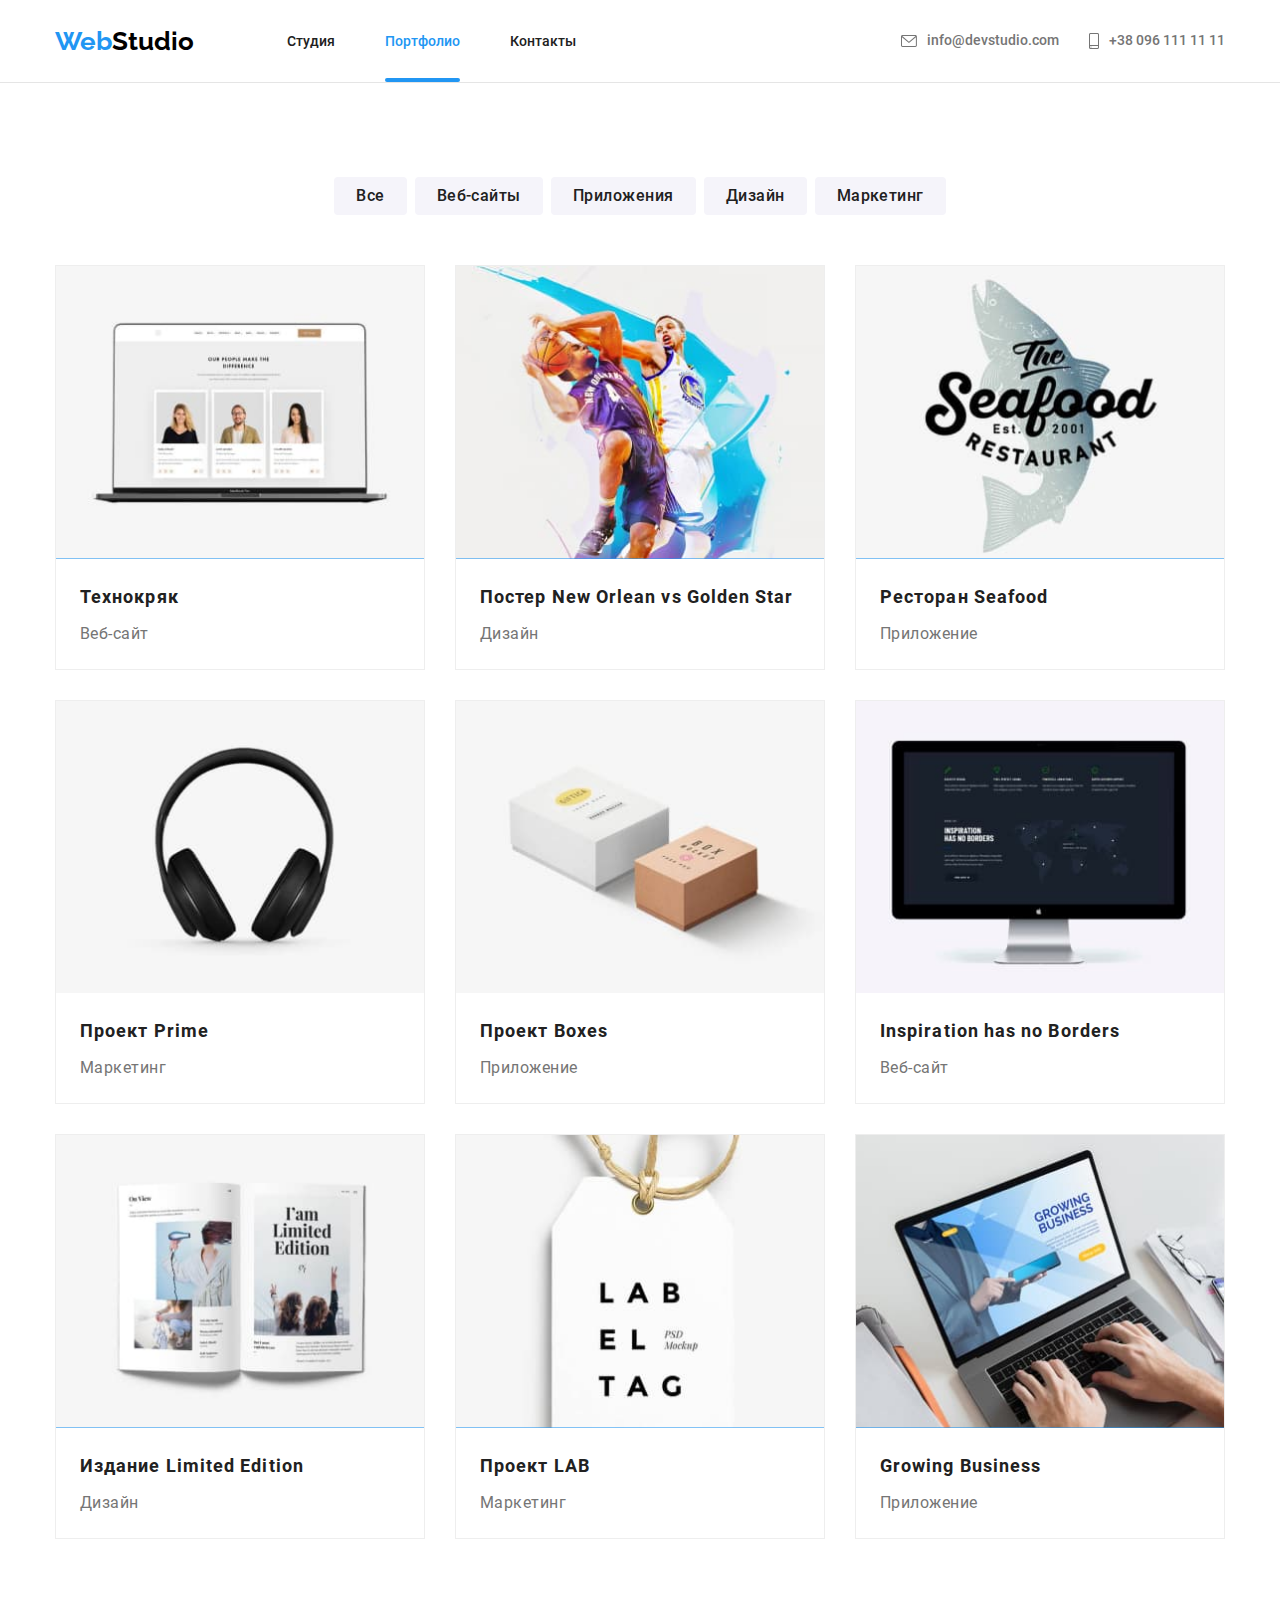
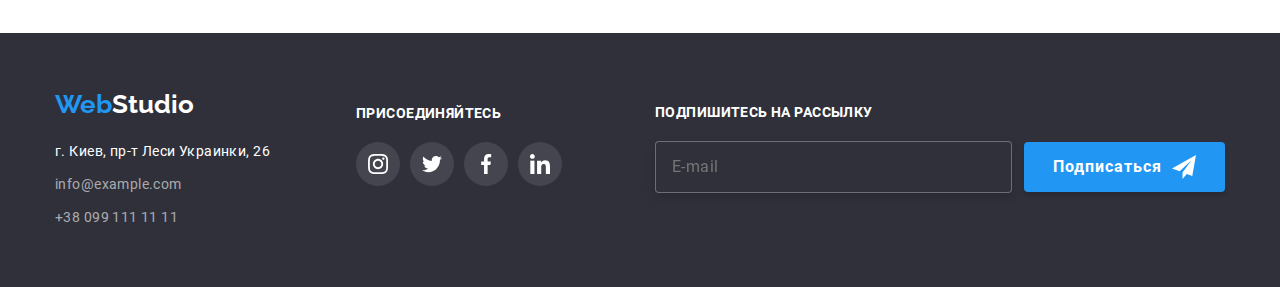
==== portfolio.html @ cd10a890 "Добавляет файлы ДЗ #7" ====
<!DOCTYPE html>
<html lang="ru">
  <head>
    <meta charset="UTF-8" />
    <meta name="viewport" content="width=device-width, initial-scale=1.0" />
    <title>Портфолио</title>
    <link rel="preconnect" href="https://fonts.gstatic.com" />
    <link
      href="https://fonts.googleapis.com/css2?family=Raleway:wght@700&family=Roboto:wght@400;500;700;900&display=swap"
      rel="stylesheet"
    />
    <link
      rel="stylesheet"
      href="https://cdnjs.cloudflare.com/ajax/libs/modern-normalize/1.0.0/modern-normalize.min.css"
    />
    <link rel="stylesheet" href="./css/main.min.css" />
  </head>

  <body>
    <!-- Хедер -->
    <header class="page-header">
      <div class="container">
        <div class="page-header__flex">
          <!-- Главная навигация -->
          <nav class="nav">
            <!-- Лого-хедер -->
            <a class="logo link" href="./index.html" lang="en">
              Web<span class="logo--header">Studio</span>
            </a>

            <!-- Переход на другие страницы -->
            <ul class="nav__list list">
              <li class="nav__item item">
                <a class="nav__link link" href="./index.html">Студия</a>
              </li>
              <li class="nav__item item">
                <a class="nav__link nav__link--current link" href="./portfolio.html">Портфолио</a>
              </li>
              <li class="nav__item item">
                <a class="nav__link link" href="#">Контакты</a>
              </li>
            </ul>
          </nav>

          <!-- Контакты хедер -->
          <ul class="contacts-header list">
            <li class="contacts-header__item item">
              <a class="contacts-header__link link" href="mailto:info@devstudio.com">
                <svg class="contacts-header__icon icon" width="16" height="12">
                  <use href="./images/svg/sprite.svg#icon-envelope"></use>
                </svg>
                info@devstudio.com
              </a>
            </li>
            <li class="contacts-header__item item">
              <a class="contacts-header__link link" href="tel:+380961111111">
                <svg class="contacts-header__icon icon" width="10" height="16">
                  <use href="./images/svg/sprite.svg#icon-smartphone"></use>
                </svg>
                +38 096 111 11 11
              </a>
            </li>
          </ul>
        </div>
      </div>
    </header>

    <!-- Главный контент -->
    <main>
      <section class="portfolio">
        <div class="container">
          <!-- Скрытый заголовок -->
          <h1 class="section__title section__title--hidden title">Портфолио</h1>

          <!-- Фильтр -->
          <ul class="filter list">
            <li class="filter__item item">
              <button class="filter__button" type="button">Все</button>
            </li>
            <li class="filter__item item">
              <button class="filter__button" type="button">Веб-сайты</button>
            </li>
            <li class="filter__item item">
              <button class="filter__button" type="button">Приложения</button>
            </li>
            <li class="filter__item item">
              <button class="filter__button" type="button">Дизайн</button>
            </li>
            <li class="filter__item item">
              <button class="filter__button" type="button">Маркетинг</button>
            </li>
          </ul>

          <!-- Скрытый заголовок -->
          <h2 class="section__title section__title--hidden title">Наши проекты</h2>

          <!-- Проекты -->
          <ul class="progects list">
            <li class="progects__item item">
              <a class="progects__link link" href="#">
                <div class="progects__thumb">
                  <img
                    src="images/portfolio/progect-1.jpg"
                    alt="Страница сайта Технокряк на ноутбуке"
                    width="100%"
                  />
                  <div class="progects__overlay">
                    <p class="progects__text text">
                      Технокряк это современная площадка распространения
                      коронавируса. Компании используют эту платформу для
                      цифрового шпионажа и атак на защищённые сервера
                      конкурентов.
                    </p>
                  </div>
                </div>
                <div class="progects__label">
                  <h3 class="progects__name title">Технокряк</h3>
                  <p class="progects__type text">Веб-сайт</p>
                </div>
              </a>
            </li>
            <li class="progects__item item">
              <a class="progects__link link" href="#">
                <div class="progects__thumb">
                  <img
                    src="images/portfolio/progect-2.jpg"
                    alt="Постер Нью-Орлеан против Золотой звезды"
                    width="100%"
                  />
                  <div class="progects__overlay">
                    <p class="progects__text text">
                      Технокряк это современная площадка распространения
                      коронавируса. Компании используют эту платформу для
                      цифрового шпионажа и атак на защищённые сервера
                      конкурентов.
                    </p>
                  </div>
                </div>
                <div class="progects__label">
                  <h3 class="progects__name title">
                    Постер <span lang="en">New Orlean vs Golden Star</span>
                  </h3>
                  <p class="progects__type text">Дизайн</p>
                </div>
              </a>
            </li>
            <li class="progects__item item">
              <a class="progects__link link" href="#">
                <div class="progects__thumb">
                  <img
                    src="images/portfolio/progect-3.jpg"
                    alt="Логотип ресторана Сифуд"
                    width="100%"
                  />
                  <div class="progects__overlay">
                    <p class="progects__text text">
                      Технокряк это современная площадка распространения
                      коронавируса. Компании используют эту платформу для
                      цифрового шпионажа и атак на защищённые сервера
                      конкурентов.
                    </p>
                  </div>
                </div>
                <div class="progects__label">
                  <h3 class="progects__name title">
                    Ресторан <span lang="en">Seafood</span>
                  </h3>
                  <p class="progects__type text">Приложение</p>
                </div>
              </a>
            </li>
            <li class="progects__item item">
              <a class="progects__link link" href="#">
                <div class="progects__thumb">
                  <img
                    src="images/portfolio/progect-4.jpg"
                    alt="Полноразмерные наушники Прайм"
                    width="100%"
                  />
                  <div class="progects__overlay">
                    <p class="progects__text text">
                      Технокряк это современная площадка распространения
                      коронавируса. Компании используют эту платформу для
                      цифрового шпионажа и атак на защищённые сервера
                      конкурентов.
                    </p>
                  </div>
                </div>
                <div class="progects__label">
                  <h3 class="progects__name title">
                    Проект <span lang="en">Prime</span>
                  </h3>
                  <p class="progects__type text">Маркетинг</p>
                </div>
              </a>
            </li>
            <li class="progects__item item">
              <a class="progects__link link" href="#">
                <div class="progects__thumb">
                  <img
                    src="images/portfolio/progect-5.jpg"
                    alt="Постер проекта Боксес"
                    width="100%"
                  />
                  <div class="progects__overlay">
                    <p class="progects__text text">
                      Технокряк это современная площадка распространения
                      коронавируса. Компании используют эту платформу для
                      цифрового шпионажа и атак на защищённые сервера
                      конкурентов.
                    </p>
                  </div>
                </div>
                <div class="progects__label">
                  <h3 class="progects__name title">
                    Проект <span lang="en">Boxes</span>
                  </h3>
                  <p class="progects__type text">Приложение</p>
                </div>
              </a>
            </li>
            <li class="progects__item item">
              <a class="progects__link link" href="#">
                <div class="progects__thumb">
                  <img
                    src="images/portfolio/progect-6.jpg"
                    alt="Cтраница сайта У вдохновения нет границ на мониторе Эппл"
                    width="100%"
                  />
                  <div class="progects__overlay">
                    <p class="progects__text text">
                      Технокряк это современная площадка распространения
                      коронавируса. Компании используют эту платформу для
                      цифрового шпионажа и атак на защищённые сервера
                      конкурентов.
                    </p>
                  </div>
                </div>
                <div class="progects__label">
                  <h3 class="progects__name title" lang="en">
                    Inspiration has no Borders
                  </h3>
                  <p class="progects__type text">Веб-сайт</p>
                </div>
              </a>
            </li>
            <li class="progects__item item">
              <a class="progects__link link" href="#">
                <div class="progects__thumb">
                  <img
                    src="images/portfolio/progect-7.jpg"
                    alt="Дизайн издания Лимитированая версия"
                    width="100%"
                  />
                  <div class="progects__overlay">
                    <p class="progects__text text">
                      Технокряк это современная площадка распространения
                      коронавируса. Компании используют эту платформу для
                      цифрового шпионажа и атак на защищённые сервера
                      конкурентов.
                    </p>
                  </div>
                </div>
                <div class="progects__label">
                  <h3 class="progects__name title">
                    Издание <span lang="en">Limited Edition</span>
                  </h3>
                  <p class="progects__type text">Дизайн</p>
                </div>
              </a>
            </li>
            <li class="progects__item item">
              <a class="progects__link link" href="#">
                <div class="progects__thumb">
                  <img
                    src="images/portfolio/progect-8.jpg"
                    alt="Постер проекта ЛАБ"
                    width="100%"
                  />
                  <div class="progects__overlay">
                    <p class="progects__text text">
                      Технокряк это современная площадка распространения
                      коронавируса. Компании используют эту платформу для
                      цифрового шпионажа и атак на защищённые сервера
                      конкурентов.
                    </p>
                  </div>
                </div>
                <div class="progects__label">
                  <h3 class="progects__name title">
                    Проект <span lang="en">LAB</span>
                  </h3>
                  <p class="progects__type text">Маркетинг</p>
                </div>
              </a>
            </li>
            <li class="progects__item item">
              <a class="progects__link link" href="#">
                <div class="progects__thumb">
                  <img
                    src="images/portfolio/progect-9.jpg"
                    alt="Страница приложения Растущий бизнес на ноутбуке"
                    width="100%"
                  />
                  <div class="progects__overlay">
                    <p class="progects__text text">
                      Технокряк это современная площадка распространения
                      коронавируса. Компании используют эту платформу для
                      цифрового шпионажа и атак на защищённые сервера
                      конкурентов.
                    </p>
                  </div>
                </div>
                <div class="progects__label">
                  <h3 class="progects__name title" lang="en">Growing Business</h3>
                  <p class="progects__type text">Приложение</p>
                </div>
              </a>
            </li>
          </ul>
        </div>
      </section>
    </main>

    <!-- Футер -->
    <footer class="page-footer">
      <div class="container">
        <div class="page-footer__flex">
          <!-- Реквизиты -->
          <div class="page-footer__requisites">
            <!-- Лого-футер -->
            <a class="logo link" href="./index.html" lang="en">
              Web<span class="logo logo--footer">Studio</span>
            </a>

            <!-- Адрес -->
            <address class="page-footer__address">г. Киев, пр-т Леси Украинки, 26</address>

            <!-- Контакты футер -->
            <ul class="contacts-footer list">
              <li class="contacts-footer__item item">
                <a class="contacts-footer__link link" href="mailto:info@example.com">
                  info@example.com
                </a>
              </li>
              <li class="contacts-footer__item item">
                <a class="contacts-footer__link link" href="tel:+380991111111"> +38 099 111 11 11 </a>
              </li>
            </ul>
          </div>

          <!-- Присоединяйтесь -->
          <div class="join">
            <p class="join__text text">Присоединяйтесь</p>
            <ul class="join__list list">
              <li class="join__item item">
                <a href="#" class="join__link link">
                  <svg class="join__icon icon" width="20" height="20">
                    <use href="./images/svg/sprite.svg#icon-instagram"></use>
                  </svg>
                </a>
              </li>
              <li class="join__item item">
                <a href="#" class="join__link link">
                  <svg class="join__icon icon" width="20" height="20">
                    <use href="./images/svg/sprite.svg#icon-twitter"></use>
                  </svg>
                </a>
              </li>
              <li class="join__item item">
                <a href="#" class="join__link link">
                  <svg class="join__icon icon" width="20" height="20">
                    <use href="./images/svg/sprite.svg#icon-facebook"></use>
                  </svg>
                </a>
              </li>
              <li class="join__item item">
                <a href="#" class="join__link link">
                  <svg class="join__icon icon" width="20" height="20">
                    <use href="./images/svg/sprite.svg#icon-linkedin"></use>
                  </svg>
                </a>
              </li>
            </ul>
          </div>

          <!--Подписка на рассылку -->
          <div class="subscription">
            <p class="subscription__text text">Подпишитесь на рассылку</p>
            <form class="subscription__form">
              <input
                class="subscription__input"
                type="email"
                name="sub-mail"
                placeholder="E-mail"
              />
              <button class="subscription__button" type="submit">
                Подписаться
                <svg class="subscription__icon icon" width="24" height="24">
                  <use href="./images/svg/sprite.svg#icon-subscribe"></use>
                </svg>
              </button>
            </form>
          </div>
        </div>
      </div>
    </footer>
  </body>
</html>
---- css/main.min.css ----
@font-face{font-family:'Roboto';font-style:normal;font-weight:400;src:url("../fonts/roboto/roboto-v20-latin_cyrillic-regular.eot");src:local(""),url("../fonts/roboto/roboto-v20-latin_cyrillic-regular.eot?#iefix") format("embedded-opentype"),url("../fonts/roboto/roboto-v20-latin_cyrillic-regular.woff2") format("woff2"),url("../fonts/roboto/roboto-v20-latin_cyrillic-regular.woff") format("woff"),url("../fonts/roboto/roboto-v20-latin_cyrillic-regular.ttf") format("truetype"),url("../fonts/roboto/roboto-v20-latin_cyrillic-regular.svg#Roboto") format("svg")}@font-face{font-family:'Roboto';font-style:normal;font-weight:500;src:url("../fonts/roboto/roboto-v20-latin_cyrillic-500.eot");src:local(""),url("../fonts/roboto/roboto-v20-latin_cyrillic-500.eot?#iefix") format("embedded-opentype"),url("../fonts/roboto/roboto-v20-latin_cyrillic-500.woff2") format("woff2"),url("../fonts/roboto/roboto-v20-latin_cyrillic-500.woff") format("woff"),url("../fonts/roboto/roboto-v20-latin_cyrillic-500.ttf") format("truetype"),url("../fonts/roboto/roboto-v20-latin_cyrillic-500.svg#Roboto") format("svg")}@font-face{font-family:'Roboto';font-style:normal;font-weight:700;src:url("../fonts/roboto/roboto-v20-latin_cyrillic-700.eot");src:local(""),url("../fonts/roboto/roboto-v20-latin_cyrillic-700.eot?#iefix") format("embedded-opentype"),url("../fonts/roboto/roboto-v20-latin_cyrillic-700.woff2") format("woff2"),url("../fonts/roboto/roboto-v20-latin_cyrillic-700.woff") format("woff"),url("../fonts/roboto/roboto-v20-latin_cyrillic-700.ttf") format("truetype"),url("../fonts/roboto/roboto-v20-latin_cyrillic-700.svg#Roboto") format("svg")}@font-face{font-family:'Roboto';font-style:normal;font-weight:900;src:url("../fonts/roboto/roboto-v20-latin_cyrillic-900.eot");src:local(""),url("../fonts/roboto/roboto-v20-latin_cyrillic-900.eot?#iefix") format("embedded-opentype"),url("../fonts/roboto/roboto-v20-latin_cyrillic-900.woff2") format("woff2"),url("../fonts/roboto/roboto-v20-latin_cyrillic-900.woff") format("woff"),url("../fonts/roboto/roboto-v20-latin_cyrillic-900.ttf") format("truetype"),url("../fonts/roboto/roboto-v20-latin_cyrillic-900.svg#Roboto") format("svg")}@font-face{font-family:'Raleway';font-style:normal;font-weight:700;src:url("../fonts/raleway/raleway-v19-latin_cyrillic-700.eot");src:local(""),url("../fonts/raleway/raleway-v19-latin_cyrillic-700.eot?#iefix") format("embedded-opentype"),url("../fonts/raleway/raleway-v19-latin_cyrillic-700.woff2") format("woff2"),url("../fonts/raleway/raleway-v19-latin_cyrillic-700.woff") format("woff"),url("../fonts/raleway/raleway-v19-latin_cyrillic-700.ttf") format("truetype"),url("../fonts/raleway/raleway-v19-latin_cyrillic-700.svg#Raleway") format("svg")}/*! normalize.css v8.0.1 | MIT License | github.com/necolas/normalize.css */html{line-height:1.15;-webkit-text-size-adjust:100%}body{margin:0}main{display:block}h1{font-size:2em;margin:0.67em 0}hr{-webkit-box-sizing:content-box;box-sizing:content-box;height:0;overflow:visible}pre{font-family:monospace, monospace;font-size:1em}a{background-color:transparent}abbr[title]{border-bottom:none;text-decoration:underline;-webkit-text-decoration:underline dotted;text-decoration:underline dotted}b,strong{font-weight:bolder}code,kbd,samp{font-family:monospace, monospace;font-size:1em}small{font-size:80%}sub,sup{font-size:75%;line-height:0;position:relative;vertical-align:baseline}sub{bottom:-0.25em}sup{top:-0.5em}img{border-style:none}button,input,optgroup,select,textarea{font-family:inherit;font-size:100%;line-height:1.15;margin:0}button,input{overflow:visible}button,select{text-transform:none}button,[type="button"],[type="reset"],[type="submit"]{-webkit-appearance:button}button::-moz-focus-inner,[type="button"]::-moz-focus-inner,[type="reset"]::-moz-focus-inner,[type="submit"]::-moz-focus-inner{border-style:none;padding:0}button:-moz-focusring,[type="button"]:-moz-focusring,[type="reset"]:-moz-focusring,[type="submit"]:-moz-focusring{outline:1px dotted ButtonText}fieldset{padding:0.35em 0.75em 0.625em}legend{-webkit-box-sizing:border-box;box-sizing:border-box;color:inherit;display:table;max-width:100%;padding:0;white-space:normal}progress{vertical-align:baseline}textarea{overflow:auto}[type="checkbox"],[type="radio"]{-webkit-box-sizing:border-box;box-sizing:border-box;padding:0}[type="number"]::-webkit-inner-spin-button,[type="number"]::-webkit-outer-spin-button{height:auto}[type="search"]{-webkit-appearance:textfield;outline-offset:-2px}[type="search"]::-webkit-search-decoration{-webkit-appearance:none}::-webkit-file-upload-button{-webkit-appearance:button;font:inherit}details{display:block}summary{display:list-item}template{display:none}[hidden]{display:none}html{-webkit-box-sizing:border-box;box-sizing:border-box}*,::before,::after{-webkit-box-sizing:inherit;box-sizing:inherit}body{font-family:"Roboto",sans-serif;font-style:normal;margin:0}img{display:block}.item,.link,.list,.text,.title{margin:0;padding:0;list-style:none;text-decoration:none}.section__title--hidden{position:absolute;width:1px;height:1px;margin:-1px;border:0;padding:0;white-space:nowrap;-webkit-clip-path:inset(100%);clip-path:inset(100%);clip:rect(0 0 0 0);overflow:hidden}.container{width:1200px;padding-left:15px;padding-right:15px;margin:0 auto}.page-header{border-bottom:#e5e5e5 1px solid;background:#fff}.page-header__flex{display:-webkit-box;display:-ms-flexbox;display:flex;-webkit-box-align:center;-ms-flex-align:center;align-items:center}.logo{font-family:"Raleway",sans-serif;font-weight:700;font-size:26px;line-height:1.19;padding-top:24px;padding-bottom:24px;color:#2196f3}.logo--header{color:#000000}.logo--footer{color:#ffffff}.nav{display:-webkit-box;display:-ms-flexbox;display:flex;-webkit-box-align:center;-ms-flex-align:center;align-items:center}.nav__list{display:-webkit-box;display:-ms-flexbox;display:flex;-webkit-box-align:center;-ms-flex-align:center;align-items:center;margin-left:93px;padding-top:32px;padding-bottom:32px}.nav__item:not(:last-child){margin-right:50px}.nav__link{font-weight:500;font-size:14px;line-height:1.14;padding-top:32px;padding-bottom:32px;color:#212121;-webkit-transition-property:color;transition-property:color;-webkit-transition-duration:250ms;transition-duration:250ms;-webkit-transition-timing-function:cubic-bezier(0.4, 0, 0.2, 1);transition-timing-function:cubic-bezier(0.4, 0, 0.2, 1)}.nav__link:hover,.nav__link:focus{color:#2196f3}.nav__link--current{position:relative;color:#2196f3}.nav__link--current::after{position:absolute;bottom:-1px;left:0;content:"";width:100%;height:4px;background-color:#2196f3;border-radius:2px}.contacts-header{display:-webkit-box;display:-ms-flexbox;display:flex;-webkit-box-align:center;-ms-flex-align:center;align-items:center;margin-left:auto}.contacts-header__icon{margin-right:10px;fill:currentColor}.contacts-header__item:not(:last-child){margin-right:30px}.contacts-header__link{display:-webkit-box;display:-ms-flexbox;display:flex;-webkit-box-align:center;-ms-flex-align:center;align-items:center;font-weight:500;font-size:14px;line-height:1.14;padding-top:32px;padding-bottom:32px;color:#757575;-webkit-transition-property:color;transition-property:color;-webkit-transition-duration:250ms;transition-duration:250ms;-webkit-transition-timing-function:cubic-bezier(0.4, 0, 0.2, 1);transition-timing-function:cubic-bezier(0.4, 0, 0.2, 1)}.contacts-header__link:hover,.contacts-header__link:focus{color:#2196f3}.section-title{margin-bottom:50px;font-weight:bold;font-size:36px;line-height:42px;text-align:center;letter-spacing:0.03em;color:#212121}.hero{text-align:center;background-color:#c4c4c4}.hero__overlay{margin-left:auto;margin-right:auto;max-width:1600px;height:600px;background-image:-webkit-gradient(linear, left top, right top, from(rgba(47,48,58,0.4)), to(rgba(47,48,58,0.4))),url(../images/studio/hero.jpg);background-image:linear-gradient(to right, rgba(47,48,58,0.4), rgba(47,48,58,0.4)),url(../images/studio/hero.jpg);background-size:cover;background-repeat:no-repeat;background-position:center}.hero__container{margin-left:auto;margin-right:auto;padding-top:200px;padding-bottom:200px}.hero__title{width:696px;margin-bottom:30px;margin-left:auto;margin-right:auto;font-weight:900;font-size:44px;line-height:1.36;letter-spacing:0.06em;text-align:center;text-transform:uppercase;color:#ffffff}.hero__button{padding:10px 32px;font-weight:700;font-size:16px;line-height:1.88;text-align:center;letter-spacing:0.06em;color:#ffffff;background-color:#2196f3;border:transparent;border-radius:4px;-webkit-transition-property:background-color,-webkit-box-shadow;transition-property:background-color,-webkit-box-shadow;transition-property:background-color,box-shadow;transition-property:background-color,box-shadow,-webkit-box-shadow;-webkit-transition-duration:250ms;transition-duration:250ms;-webkit-transition-timing-function:cubic-bezier(0.4, 0, 0.2, 1);transition-timing-function:cubic-bezier(0.4, 0, 0.2, 1);cursor:pointer}.hero__button:hover,.hero__button:focus{background-color:#188ce8;-webkit-box-shadow:0px 4px 4px rgba(0,0,0,0.15);box-shadow:0px 4px 4px rgba(0,0,0,0.15)}.features{padding-top:94px;background:#fff}.features__list{display:-webkit-box;display:-ms-flexbox;display:flex;-webkit-box-pack:center;-ms-flex-pack:center;justify-content:center}.features__item{width:270px}.features__item:not(:last-child){margin-right:30px}.features__thumb{height:120px;display:-webkit-box;display:-ms-flexbox;display:flex;-webkit-box-pack:center;-ms-flex-pack:center;justify-content:center;-webkit-box-align:center;-ms-flex-align:center;align-items:center;margin-bottom:30px;border-radius:4px;background-color:#f5f4fa}.features__title{margin-bottom:10px;font-weight:700;font-size:14px;line-height:1.14;letter-spacing:0.03em;text-transform:uppercase;color:#212121}.features__text{font-weight:400;font-size:14px;line-height:1.71;letter-spacing:0.03em;color:#757575}.we-do{padding-top:94px;padding-bottom:94px;background:#fff}.we-do__list{display:-webkit-box;display:-ms-flexbox;display:flex}.we-do__item{width:370px}.we-do__item:not(:last-child){margin-right:30px}.we-do__card{position:relative;width:100%}.we-do__card-label{position:absolute;bottom:0;width:100%;height:70px;background:rgba(47,48,58,0.8)}.we-do__card-title{padding:27px 0;font-weight:700;font-size:14px;line-height:1.14;text-align:center;letter-spacing:0.03em;text-transform:uppercase;color:#ffffff}.team{padding-top:94px;padding-bottom:94px;background:#f5f4fa}.team__list{display:-webkit-box;display:-ms-flexbox;display:flex}.team__item{width:270px;padding-bottom:30px;background-color:#fff;-webkit-box-shadow:0px 1px 3px rgba(0,0,0,0.12),0px 1px 1px rgba(0,0,0,0.14),0px 2px 1px rgba(0,0,0,0.2);box-shadow:0px 1px 3px rgba(0,0,0,0.12),0px 1px 1px rgba(0,0,0,0.14),0px 2px 1px rgba(0,0,0,0.2);border-radius:0px 0px 4px 4px}.team__item:not(:last-child){margin-right:30px}.team__name{font-weight:500;font-size:16px;line-height:1.19;text-align:center;letter-spacing:0.03em;margin-top:30px}.team__profession{font-weight:400;font-size:16px;line-height:1.19;text-align:center;letter-spacing:0.03em;margin-top:10px;color:#757575}.social{display:-webkit-box;display:-ms-flexbox;display:flex;-webkit-box-pack:center;-ms-flex-pack:center;justify-content:center;margin-top:16px}.social__item:not(:last-child){margin-right:10px}.social__link{display:-webkit-box;display:-ms-flexbox;display:flex;-webkit-box-align:center;-ms-flex-align:center;align-items:center;padding:12px;color:#afb1b8;border-radius:50%;-webkit-transition-property:color,background-color;transition-property:color,background-color;-webkit-transition-duration:250ms;transition-duration:250ms;-webkit-transition-timing-function:cubic-bezier(0.4, 0, 0.2, 1);transition-timing-function:cubic-bezier(0.4, 0, 0.2, 1)}.social__icon{fill:currentColor}.social__link:hover,.social__link:focus{color:#fff;background-color:#2196f3}.clients{padding-top:94px;padding-bottom:94px;background:#fff}.clients__list{display:-webkit-box;display:-ms-flexbox;display:flex;-webkit-box-pack:center;-ms-flex-pack:center;justify-content:center}.clients__item{display:-webkit-box;display:-ms-flexbox;display:flex;-webkit-box-pack:center;-ms-flex-pack:center;justify-content:center;-webkit-box-align:center;-ms-flex-align:center;align-items:center;width:170px;height:90px}.clients__item:not(:last-child){margin-right:30px}.clients__link{display:-webkit-box;display:-ms-flexbox;display:flex;-webkit-box-pack:center;-ms-flex-pack:center;justify-content:center;-webkit-box-align:center;-ms-flex-align:center;align-items:center;width:100%;height:100%;color:#afb1b8;border:1px solid #afb1b8;border-radius:4px;-webkit-transition-property:color;transition-property:color;-webkit-transition-duration:250ms;transition-duration:250ms;-webkit-transition-timing-function:cubic-bezier(0.4, 0, 0.2, 1);transition-timing-function:cubic-bezier(0.4, 0, 0.2, 1)}.clients__icon{fill:currentColor}.clients__link:hover,.clients__link:focus{border:1px solid #2196f3;color:#2196f3}.page-footer{background-color:#2f303a}.page-footer__flex{display:-webkit-box;display:-ms-flexbox;display:flex;-webkit-box-align:center;-ms-flex-align:center;align-items:center}.page-footer__requisites{width:231px;margin-right:70px}.page-footer__requisites .page-footer__address{margin-top:20px;font-style:normal;font-weight:400;font-size:14px;line-height:1.71;letter-spacing:0.03em;color:#ffffff}.contacts-footer{margin-top:9px}.contacts-footer__item:not(:first-child){margin-top:9px}.contacts-footer__link{font-weight:400;font-size:14px;line-height:1.71;letter-spacing:0.03em;color:rgba(255,255,255,0.6)}.join{width:206px;padding-top:72px;padding-bottom:100px}.join__text{margin-bottom:20px;font-weight:700;font-size:14px;line-height:1.14;letter-spacing:0.03em;text-transform:uppercase;color:#ffffff}.join__list{display:-webkit-box;display:-ms-flexbox;display:flex;-webkit-box-pack:center;-ms-flex-pack:center;justify-content:center;-webkit-box-align:center;-ms-flex-align:center;align-items:center}.join__item:not(:last-child){margin-right:10px}.join__link{display:-webkit-box;display:-ms-flexbox;display:flex;-webkit-box-align:center;-ms-flex-align:center;align-items:center;padding:12px;border-radius:50%;color:#ffffff;background-color:rgba(255,255,255,0.1);-webkit-transition-property:background-color;transition-property:background-color;-webkit-transition-duration:250ms;transition-duration:250ms;-webkit-transition-timing-function:cubic-bezier(0.4, 0, 0.2, 1);transition-timing-function:cubic-bezier(0.4, 0, 0.2, 1)}.join__icon{fill:currentColor}.join__link:hover,.join__link:focus{background-color:#2196f3}.subscription{width:570px;margin-left:auto;padding-top:72px;padding-bottom:94px}.subscription__text{margin-bottom:20px;font-weight:700;font-size:14px;line-height:1.14;letter-spacing:0.03em;text-transform:uppercase;color:#ffffff;-webkit-transition-property:border;transition-property:border;-webkit-transition-duration:250ms;transition-duration:250ms;-webkit-transition-timing-function:cubic-bezier(0.4, 0, 0.2, 1);transition-timing-function:cubic-bezier(0.4, 0, 0.2, 1)}.subscription__form{display:-webkit-box;display:-ms-flexbox;display:flex;-webkit-box-align:center;-ms-flex-align:center;align-items:center}.subscription__input{width:358px;margin-right:12px;padding-top:15px;padding-bottom:15px;padding-left:16px;font-weight:400;font-size:16px;line-height:1.25;letter-spacing:0.03em;color:rgba(255,255,255,0.6);background-color:#2f303a;border:1px solid rgba(255,255,255,0.3);-webkit-filter:drop-shadow(0px 4px 4px rgba(0,0,0,0.15));filter:drop-shadow(0px 4px 4px rgba(0,0,0,0.15));border-radius:4px}.subscription__button{display:-webkit-box;display:-ms-flexbox;display:flex;-webkit-box-align:center;-ms-flex-align:center;align-items:center;padding:10px 29px;font-weight:700;font-size:16px;line-height:1.88;text-align:center;letter-spacing:0.06em;color:#ffffff;background:#2196f3;-webkit-box-shadow:0px 4px 4px rgba(0,0,0,0.15);box-shadow:0px 4px 4px rgba(0,0,0,0.15);border:transparent;border-radius:4px;cursor:pointer}.subscription__icon{margin-left:10px}.portfolio{padding-top:94px;padding-bottom:94px}.filter{display:-webkit-box;display:-ms-flexbox;display:flex;-webkit-box-pack:center;-ms-flex-pack:center;justify-content:center;margin-bottom:50px}.filter__item:not(:last-child){margin-right:8px}.filter__button{padding:6px 22px;font-weight:500;font-size:16px;line-height:1.63;text-align:center;letter-spacing:0.03em;border:transparent;border-radius:4px;color:#212121;background-color:#f5f4fa;-webkit-transition-property:color,background-color,-webkit-box-shadow;transition-property:color,background-color,-webkit-box-shadow;transition-property:color,background-color,box-shadow;transition-property:color,background-color,box-shadow,-webkit-box-shadow;-webkit-transition-duration:250ms;transition-duration:250ms;-webkit-transition-timing-function:cubic-bezier(0.4, 0, 0.2, 1);transition-timing-function:cubic-bezier(0.4, 0, 0.2, 1)}.filter__button:hover,.filter__button:focus{color:#ffffff;background-color:#2196f3;-webkit-box-shadow:0px 3px 1px rgba(0,0,0,0.1),0px 1px 2px rgba(0,0,0,0.08),0px 2px 2px rgba(0,0,0,0.12);box-shadow:0px 3px 1px rgba(0,0,0,0.1),0px 1px 2px rgba(0,0,0,0.08),0px 2px 2px rgba(0,0,0,0.12);cursor:pointer}.progects{display:-webkit-box;display:-ms-flexbox;display:flex;-ms-flex-wrap:wrap;flex-wrap:wrap;margin-right:-30px;margin-bottom:-30px}.progects__item{margin-right:30px;margin-bottom:30px;-ms-flex-preferred-size:calc(100% / 3 - 30px);flex-basis:calc(100% / 3 - 30px);border:1px solid #eeeeee}.progects__link{display:block;-webkit-transition-property:-webkit-box-shadow;transition-property:-webkit-box-shadow;transition-property:box-shadow;transition-property:box-shadow, -webkit-box-shadow;-webkit-transition-duration:250ms;transition-duration:250ms;-webkit-transition-timing-function:cubic-bezier(0.4, 0, 0.2, 1);transition-timing-function:cubic-bezier(0.4, 0, 0.2, 1)}.progects__link:hover,.progects__link:focus{-webkit-box-shadow:0px 1px 1px rgba(0,0,0,0.12),0px 4px 4px rgba(0,0,0,0.06),1px 4px 6px rgba(0,0,0,0.16);box-shadow:0px 1px 1px rgba(0,0,0,0.12),0px 4px 4px rgba(0,0,0,0.06),1px 4px 6px rgba(0,0,0,0.16)}.progects__thumb{position:relative;overflow:hidden}.progects__overlay{position:absolute;top:0;left:0;width:100%;height:100%;padding:63px 24px;-webkit-transform:translateY(100%);transform:translateY(100%);-webkit-transition:-webkit-transform 250ms cubic-bezier(0.4, 0, 0.2, 1);transition:-webkit-transform 250ms cubic-bezier(0.4, 0, 0.2, 1);transition:transform 250ms cubic-bezier(0.4, 0, 0.2, 1);transition:transform 250ms cubic-bezier(0.4, 0, 0.2, 1), -webkit-transform 250ms cubic-bezier(0.4, 0, 0.2, 1);background-color:rgba(33,150,243,0.9)}.progects__text{font-weight:400;font-size:18px;line-height:1.56;letter-spacing:0.03em;color:#ffffff}.progects__label{padding:20px 24px}.progects__name{margin-bottom:4px;font-weight:700;font-size:18px;line-height:2;letter-spacing:0.06em;color:#212121}.progects__type{font-weight:400;font-size:16px;line-height:1.88;letter-spacing:0.03em;color:#757575}.progects__link:hover .progects__overlay,.progects__link:focus .progects__overlay{-webkit-transform:translateY(0);transform:translateY(0)}.backdrop{position:fixed;top:0;left:0;width:100%;height:100%;background-color:rgba(0,0,0,0.2);opacity:1;-webkit-transition-property:opacity;transition-property:opacity;-webkit-transition-duration:250ms;transition-duration:250ms;-webkit-transition-timing-function:cubic-bezier(0.4, 0, 0.2, 1);transition-timing-function:cubic-bezier(0.4, 0, 0.2, 1)}.backdrop--is-hidden{opacity:0;pointer-events:none}.backdrop--is-hidden .modal{-webkit-transform:translate(-50%, -50%) scale(0.75) rotate(90deg);transform:translate(-50%, -50%) scale(0.75) rotate(90deg)}.modal{position:absolute;top:50%;left:50%;width:528px;height:581px;padding:40px;background-color:#fff;-webkit-box-shadow:0px 1px 3px rgba(0,0,0,0.12),0px 1px 1px rgba(0,0,0,0.14),0px 2px 1px rgba(0,0,0,0.2);box-shadow:0px 1px 3px rgba(0,0,0,0.12),0px 1px 1px rgba(0,0,0,0.14),0px 2px 1px rgba(0,0,0,0.2);border-radius:4px;-webkit-transform:translate(-50%, -50%) scale(1) rotate(360deg);transform:translate(-50%, -50%) scale(1) rotate(360deg);-webkit-transition-property:-webkit-transform;transition-property:-webkit-transform;transition-property:transform;transition-property:transform, -webkit-transform;-webkit-transition-duration:250ms;transition-duration:250ms;-webkit-transition-timing-function:cubic-bezier(0.4, 0, 0.2, 1);transition-timing-function:cubic-bezier(0.4, 0, 0.2, 1)}.modal__title{margin-bottom:12px;font-weight:700;font-size:20px;line-height:1.15;text-align:center;letter-spacing:0.03em;color:#212121}.modal__field{margin-bottom:10px}.modal__field-label{display:block;margin-bottom:4px;font-weight:400;font-size:12px;line-height:1.16;letter-spacing:0.01em;color:#757575;cursor:pointer}.modal__input-block{position:relative}.modal__input{width:100%;height:40px;padding-left:42px;border:1px solid rgba(33,33,33,0.2);border-radius:4px;-webkit-transition-property:border-color;transition-property:border-color;-webkit-transition-duration:250ms;transition-duration:250ms;-webkit-transition-timing-function:cubic-bezier(0.4, 0, 0.2, 1);transition-timing-function:cubic-bezier(0.4, 0, 0.2, 1)}.modal__icon{position:absolute;top:50%;left:14px;-webkit-transition-property:fill;transition-property:fill;-webkit-transition-duration:250ms;transition-duration:250ms;-webkit-transition-timing-function:cubic-bezier(0.4, 0, 0.2, 1);transition-timing-function:cubic-bezier(0.4, 0, 0.2, 1);-webkit-transform:translateY(-50%);transform:translateY(-50%);pointer-events:none}.modal__input-block:focus-within .modal__input{border-color:#2196f3;outline:none}.modal__input-block:focus-within .modal__icon{fill:#2196f3}.modal__comment-field{margin-bottom:20px}.modal__comment{width:100%;height:120px;padding-top:12px;padding-right:12px;padding-left:16px;border:1px solid rgba(33,33,33,0.2);border-radius:4px;-webkit-transition-property:border-color;transition-property:border-color;-webkit-transition-duration:250ms;transition-duration:250ms;-webkit-transition-timing-function:cubic-bezier(0.4, 0, 0.2, 1);transition-timing-function:cubic-bezier(0.4, 0, 0.2, 1);resize:none}.modal__comment::-webkit-input-placeholder{font-weight:400;font-size:12px;line-height:1.16;letter-spacing:0.01em;color:rgba(117,117,117,0.5)}.modal__comment:-ms-input-placeholder{font-weight:400;font-size:12px;line-height:1.16;letter-spacing:0.01em;color:rgba(117,117,117,0.5)}.modal__comment::-ms-input-placeholder{font-weight:400;font-size:12px;line-height:1.16;letter-spacing:0.01em;color:rgba(117,117,117,0.5)}.modal__comment::placeholder{font-weight:400;font-size:12px;line-height:1.16;letter-spacing:0.01em;color:rgba(117,117,117,0.5)}.modal__comment:focus{border-color:#2196f3;outline:none}.modal__button--submit{display:block;margin-left:auto;margin-right:auto;padding:10px 55px;font-weight:700;font-size:16px;line-height:1.88;letter-spacing:0.06em;color:#ffffff;background-color:#2196f3;border:none;border-radius:4px;border-color:transparent;-webkit-transition-property:backgroung-color,-webkit-box-shadow;transition-property:backgroung-color,-webkit-box-shadow;transition-property:backgroung-color,box-shadow;transition-property:backgroung-color,box-shadow,-webkit-box-shadow;-webkit-transition-duration:250ms;transition-duration:250ms;-webkit-transition-timing-function:cubic-bezier(0.4, 0, 0.2, 1);transition-timing-function:cubic-bezier(0.4, 0, 0.2, 1);cursor:pointer}.modal__button--submit:hover,.modal__button--submit:focus{background-color:#188ce8;-webkit-box-shadow:0px 4px 4px rgba(0,0,0,0.15);box-shadow:0px 4px 4px rgba(0,0,0,0.15)}.modal__button--close{position:absolute;top:8px;right:8px;display:-webkit-box;display:-ms-flexbox;display:flex;-webkit-box-pack:center;-ms-flex-pack:center;justify-content:center;-webkit-box-align:center;-ms-flex-align:center;align-items:center;width:30px;height:30px;background-color:#fff;border:1px solid rgba(0,0,0,0.1);border-radius:50%;-webkit-transition-property:color;transition-property:color;-webkit-transition-duration:250ms;transition-duration:250ms;-webkit-transition-timing-function:cubic-bezier(0.4, 0, 0.2, 1);transition-timing-function:cubic-bezier(0.4, 0, 0.2, 1);cursor:pointer}.modal__button--close:hover,.modal__button--close:focus{color:#2196f3}.modal__close-icon{fill:currentColor}.modal__checkbox-label{display:-webkit-box;display:-ms-flexbox;display:flex;-webkit-box-pack:center;-ms-flex-pack:center;justify-content:center;-webkit-box-align:center;-ms-flex-align:center;align-items:center;margin-bottom:30px;font-weight:400;font-size:14px;line-height:1.71;letter-spacing:0.03em;color:#757575}.modal__link{margin-left:6px;-webkit-text-decoration-line:underline;text-decoration-line:underline;color:#2196f3}.modal__checkbox{-webkit-appearance:none;-moz-appearance:none;appearance:none}.modal__checker{display:inline-block;margin-right:8px;width:16px;height:15px;border:2px solid #212121;border-radius:4px;-webkit-transition-duration:250ms;transition-duration:250ms;-webkit-transition-timing-function:cubic-bezier(0.4, 0, 0.2, 1);transition-timing-function:cubic-bezier(0.4, 0, 0.2, 1)}.modal__checkbox:checked+.modal__checker{border-color:transparent;background-color:#2196f3;background-image:url("../images/svg/icon-modal-checker.svg");background-size:contain;background-origin:border-box}
/*# sourceMappingURL=main.min.css.map */
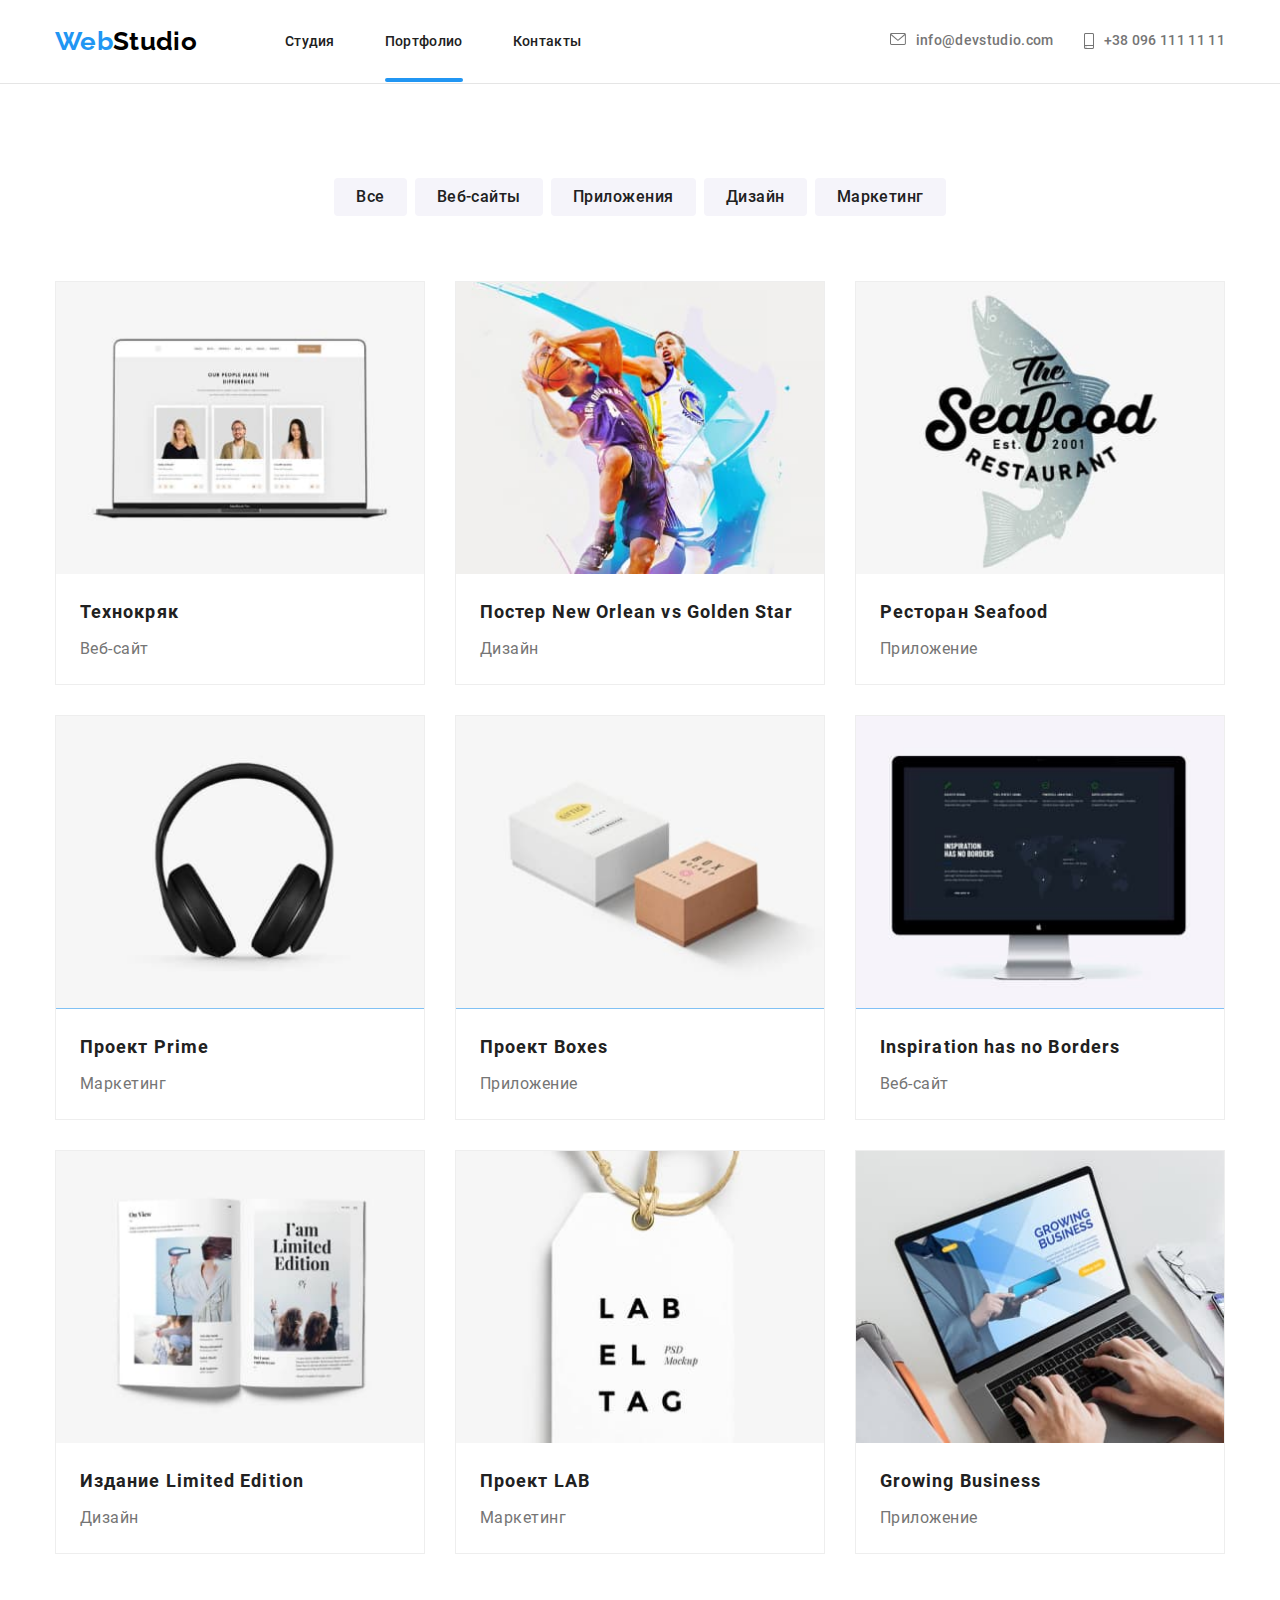
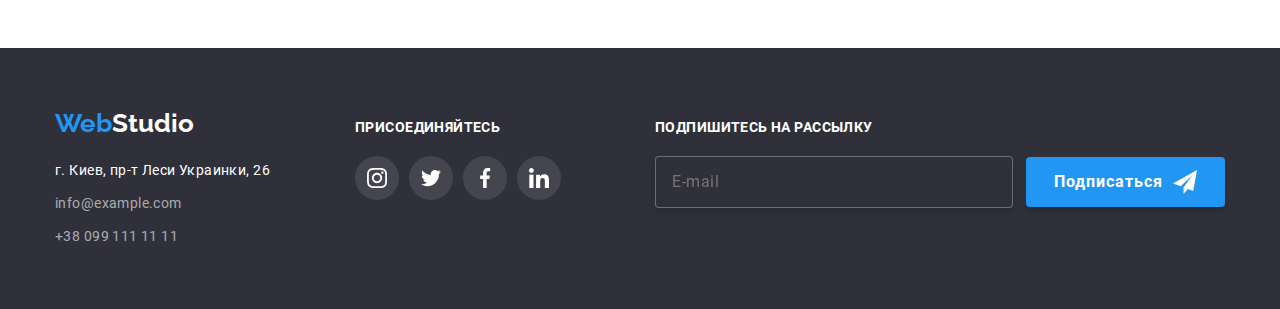
==== commit f63bb2cf: "Адаптирует портфолио" ====
--- a/portfolio.html
+++ b/portfolio.html
@@ -21,46 +21,149 @@
     <header class="page-header">
       <div class="container">
         <div class="page-header__flex">
-          <!-- Главная навигация -->
-          <nav class="nav">
-            <!-- Лого-хедер -->
-            <a class="logo link" href="./index.html" lang="en">
-              Web<span class="logo--header">Studio</span>
-            </a>
-
-            <!-- Переход на другие страницы -->
-            <ul class="nav__list list">
-              <li class="nav__item item">
-                <a class="nav__link link" href="./index.html">Студия</a>
+          <!-- Лого-хедер -->
+          <a class="logo link" href="./index.html" lang="en">
+            Web<span class="logo logo--header">Studio</span>
+          </a>
+
+          <div class="control-container">
+            <!-- Главная навигация -->
+            <nav class="nav">
+              <!-- Переход на другие страницы -->
+              <ul class="nav__list list">
+                <li class="nav__item item">
+                  <a
+                    class="nav__link link"
+                    href="./index.html"
+                    >Студия</a
+                  >
+                </li>
+                <li class="nav__item item">
+                  <a class="nav__link nav__link--current link" href="./portfolio.html"
+                    >Портфолио</a
+                  >
+                </li>
+                <li class="nav__item item">
+                  <a class="nav__link link" href="#">Контакты</a>
+                </li>
+              </ul>
+            </nav>
+
+            <!-- Контакты хедер -->
+            <ul class="contacts-header list">
+              <li class="contacts-header__item item">
+                <a
+                  class="contacts-header__link mail-header link"
+                  href="mailto:info@devstudio.com"
+                >
+                  <svg class="contacts-header__icon-mail icon">
+                    <use href="./images/svg/sprite.svg#icon-envelope"></use>
+                  </svg>
+                  info@devstudio.com
+                </a>
               </li>
-              <li class="nav__item item">
-                <a class="nav__link nav__link--current link" href="./portfolio.html">Портфолио</a>
-              </li>
-              <li class="nav__item item">
-                <a class="nav__link link" href="#">Контакты</a>
+              <li class="contacts-header__item item">
+                <a
+                  class="contacts-header__link tel-header link"
+                  href="tel:+380961111111"
+                >
+                  <svg class="contacts-header__icon-tel icon">
+                    <use href="./images/svg/sprite.svg#icon-smartphone"></use>
+                  </svg>
+                  +38 096 111 11 11
+                </a>
               </li>
             </ul>
-          </nav>
-
-          <!-- Контакты хедер -->
-          <ul class="contacts-header list">
-            <li class="contacts-header__item item">
-              <a class="contacts-header__link link" href="mailto:info@devstudio.com">
-                <svg class="contacts-header__icon icon" width="16" height="12">
-                  <use href="./images/svg/sprite.svg#icon-envelope"></use>
-                </svg>
-                info@devstudio.com
-              </a>
-            </li>
-            <li class="contacts-header__item item">
-              <a class="contacts-header__link link" href="tel:+380961111111">
-                <svg class="contacts-header__icon icon" width="10" height="16">
-                  <use href="./images/svg/sprite.svg#icon-smartphone"></use>
-                </svg>
-                +38 096 111 11 11
-              </a>
-            </li>
-          </ul>
+          </div>
+
+          <!-- Кнопка меню -->
+          <button
+            type="button"
+            class="menu-button"
+            aria-expanded="false"
+            aria-controls="menu"
+            data-menu-button
+          >
+            <svg
+              class="menu-icon icon"
+              width="25"
+              height="19"
+              aria-label="Переключатель мобильного меню"
+            >
+              <use
+                class="icon-close"
+                href="./images/svg/sprite.svg#icon-modal-close"
+              ></use>
+              <use
+                class="icon-menu"
+                href="./images/svg/sprite.svg#icon-menu-burger"
+              ></use>
+            </svg>
+          </button>
+        </div>
+        <!-- Мобильное меню -->
+        <div class="menu" id="menu" data-menu>
+          <div class="menu-container">
+            <!-- Главная навигация -->
+            <nav class="mob-nav">
+              <!-- Переход на другие страницы -->
+              <ul class="mob-nav__list list">
+                <li class="mob-nav__item item">
+                  <a
+                    class="mob-nav__link link"
+                    href="./index.html"
+                    >Студия</a
+                  >
+                </li>
+                <li class="mob-nav__item item">
+                  <a class="mob-nav__link mob-nav__link--current link" href="./portfolio.html"
+                    >Портфолио</a
+                  >
+                </li>
+                <li class="mob-nav__item item">
+                  <a class="mob-nav__link link" href="#">Контакты</a>
+                </li>
+              </ul>
+            </nav>
+
+            <div>
+              <!-- Контакты хедер -->
+              <ul class="mob-contacts list">
+                <li class="mob-contacts__item item">
+                  <a
+                    class="mob-contacts__link tel link"
+                    href="tel:+380961111111"
+                  >
+                    +38 096 111 11 11
+                  </a>
+                </li>
+                <li class="mob-contacts__item item">
+                  <a
+                    class="mob-contacts__link mail link"
+                    href="mailto:info@devstudio.com"
+                  >
+                    info@devstudio.com
+                  </a>
+                </li>
+              </ul>
+
+              <!-- Социальные сети -->
+              <ul class="mob-social list">
+                <li class="mob-social__item item">
+                  <a class="mob-social__link link" href="#">Instagram</a>
+                </li>
+                <li class="mob-social__item item">
+                  <a class="mob-social__link link" href="#">Twitter</a>
+                </li>
+                <li class="mob-social__item item">
+                  <a class="mob-social__link link" href="#">Facebook</a>
+                </li>
+                <li class="mob-social__item item">
+                  <a class="mob-social__link link" href="#">LinkedIn</a>
+                </li>
+              </ul>
+            </div>
+          </div>
         </div>
       </div>
     </header>
@@ -327,30 +430,41 @@
       <div class="container">
         <div class="page-footer__flex">
           <!-- Реквизиты -->
-          <div class="page-footer__requisites">
+          <div class="page-footer__widget">
             <!-- Лого-футер -->
             <a class="logo link" href="./index.html" lang="en">
               Web<span class="logo logo--footer">Studio</span>
             </a>
-
-            <!-- Адрес -->
-            <address class="page-footer__address">г. Киев, пр-т Леси Украинки, 26</address>
-
-            <!-- Контакты футер -->
-            <ul class="contacts-footer list">
-              <li class="contacts-footer__item item">
-                <a class="contacts-footer__link link" href="mailto:info@example.com">
-                  info@example.com
-                </a>
-              </li>
-              <li class="contacts-footer__item item">
-                <a class="contacts-footer__link link" href="tel:+380991111111"> +38 099 111 11 11 </a>
-              </li>
-            </ul>
+            <div class="requisites">
+              <!-- Адрес -->
+              <address class="page-footer__address">
+                г. Киев, пр-т Леси Украинки, 26
+              </address>
+
+              <!-- Контакты футер -->
+              <ul class="contacts-footer list">
+                <li class="contacts-footer__item item">
+                  <a
+                    class="contacts-footer__link link"
+                    href="mailto:info@example.com"
+                  >
+                    info@example.com
+                  </a>
+                </li>
+                <li class="contacts-footer__item item">
+                  <a
+                    class="contacts-footer__link link"
+                    href="tel:+380991111111"
+                  >
+                    +38 099 111 11 11
+                  </a>
+                </li>
+              </ul>
+            </div>
           </div>
 
           <!-- Присоединяйтесь -->
-          <div class="join">
+          <div class="page-footer__widget">
             <p class="join__text text">Присоединяйтесь</p>
             <ul class="join__list list">
               <li class="join__item item">
@@ -385,7 +499,7 @@
           </div>
 
           <!--Подписка на рассылку -->
-          <div class="subscription">
+          <div class="page-footer__widget">
             <p class="subscription__text text">Подпишитесь на рассылку</p>
             <form class="subscription__form">
               <input
@@ -405,5 +519,8 @@
         </div>
       </div>
     </footer>
+
+    <!-- Скрипт открытия-закрытия меню -->
+    <script src="./js/menu.js"></script>
   </body>
 </html>
--- a/css/main.min.css
+++ b/css/main.min.css
@@ -1,2 +1,2 @@
-@font-face{font-family:'Roboto';font-style:normal;font-weight:400;src:url("../fonts/roboto/roboto-v20-latin_cyrillic-regular.eot");src:local(""),url("../fonts/roboto/roboto-v20-latin_cyrillic-regular.eot?#iefix") format("embedded-opentype"),url("../fonts/roboto/roboto-v20-latin_cyrillic-regular.woff2") format("woff2"),url("../fonts/roboto/roboto-v20-latin_cyrillic-regular.woff") format("woff"),url("../fonts/roboto/roboto-v20-latin_cyrillic-regular.ttf") format("truetype"),url("../fonts/roboto/roboto-v20-latin_cyrillic-regular.svg#Roboto") format("svg")}@font-face{font-family:'Roboto';font-style:normal;font-weight:500;src:url("../fonts/roboto/roboto-v20-latin_cyrillic-500.eot");src:local(""),url("../fonts/roboto/roboto-v20-latin_cyrillic-500.eot?#iefix") format("embedded-opentype"),url("../fonts/roboto/roboto-v20-latin_cyrillic-500.woff2") format("woff2"),url("../fonts/roboto/roboto-v20-latin_cyrillic-500.woff") format("woff"),url("../fonts/roboto/roboto-v20-latin_cyrillic-500.ttf") format("truetype"),url("../fonts/roboto/roboto-v20-latin_cyrillic-500.svg#Roboto") format("svg")}@font-face{font-family:'Roboto';font-style:normal;font-weight:700;src:url("../fonts/roboto/roboto-v20-latin_cyrillic-700.eot");src:local(""),url("../fonts/roboto/roboto-v20-latin_cyrillic-700.eot?#iefix") format("embedded-opentype"),url("../fonts/roboto/roboto-v20-latin_cyrillic-700.woff2") format("woff2"),url("../fonts/roboto/roboto-v20-latin_cyrillic-700.woff") format("woff"),url("../fonts/roboto/roboto-v20-latin_cyrillic-700.ttf") format("truetype"),url("../fonts/roboto/roboto-v20-latin_cyrillic-700.svg#Roboto") format("svg")}@font-face{font-family:'Roboto';font-style:normal;font-weight:900;src:url("../fonts/roboto/roboto-v20-latin_cyrillic-900.eot");src:local(""),url("../fonts/roboto/roboto-v20-latin_cyrillic-900.eot?#iefix") format("embedded-opentype"),url("../fonts/roboto/roboto-v20-latin_cyrillic-900.woff2") format("woff2"),url("../fonts/roboto/roboto-v20-latin_cyrillic-900.woff") format("woff"),url("../fonts/roboto/roboto-v20-latin_cyrillic-900.ttf") format("truetype"),url("../fonts/roboto/roboto-v20-latin_cyrillic-900.svg#Roboto") format("svg")}@font-face{font-family:'Raleway';font-style:normal;font-weight:700;src:url("../fonts/raleway/raleway-v19-latin_cyrillic-700.eot");src:local(""),url("../fonts/raleway/raleway-v19-latin_cyrillic-700.eot?#iefix") format("embedded-opentype"),url("../fonts/raleway/raleway-v19-latin_cyrillic-700.woff2") format("woff2"),url("../fonts/raleway/raleway-v19-latin_cyrillic-700.woff") format("woff"),url("../fonts/raleway/raleway-v19-latin_cyrillic-700.ttf") format("truetype"),url("../fonts/raleway/raleway-v19-latin_cyrillic-700.svg#Raleway") format("svg")}/*! normalize.css v8.0.1 | MIT License | github.com/necolas/normalize.css */html{line-height:1.15;-webkit-text-size-adjust:100%}body{margin:0}main{display:block}h1{font-size:2em;margin:0.67em 0}hr{-webkit-box-sizing:content-box;box-sizing:content-box;height:0;overflow:visible}pre{font-family:monospace, monospace;font-size:1em}a{background-color:transparent}abbr[title]{border-bottom:none;text-decoration:underline;-webkit-text-decoration:underline dotted;text-decoration:underline dotted}b,strong{font-weight:bolder}code,kbd,samp{font-family:monospace, monospace;font-size:1em}small{font-size:80%}sub,sup{font-size:75%;line-height:0;position:relative;vertical-align:baseline}sub{bottom:-0.25em}sup{top:-0.5em}img{border-style:none}button,input,optgroup,select,textarea{font-family:inherit;font-size:100%;line-height:1.15;margin:0}button,input{overflow:visible}button,select{text-transform:none}button,[type="button"],[type="reset"],[type="submit"]{-webkit-appearance:button}button::-moz-focus-inner,[type="button"]::-moz-focus-inner,[type="reset"]::-moz-focus-inner,[type="submit"]::-moz-focus-inner{border-style:none;padding:0}button:-moz-focusring,[type="button"]:-moz-focusring,[type="reset"]:-moz-focusring,[type="submit"]:-moz-focusring{outline:1px dotted ButtonText}fieldset{padding:0.35em 0.75em 0.625em}legend{-webkit-box-sizing:border-box;box-sizing:border-box;color:inherit;display:table;max-width:100%;padding:0;white-space:normal}progress{vertical-align:baseline}textarea{overflow:auto}[type="checkbox"],[type="radio"]{-webkit-box-sizing:border-box;box-sizing:border-box;padding:0}[type="number"]::-webkit-inner-spin-button,[type="number"]::-webkit-outer-spin-button{height:auto}[type="search"]{-webkit-appearance:textfield;outline-offset:-2px}[type="search"]::-webkit-search-decoration{-webkit-appearance:none}::-webkit-file-upload-button{-webkit-appearance:button;font:inherit}details{display:block}summary{display:list-item}template{display:none}[hidden]{display:none}html{-webkit-box-sizing:border-box;box-sizing:border-box}*,::before,::after{-webkit-box-sizing:inherit;box-sizing:inherit}body{font-family:"Roboto",sans-serif;font-style:normal;margin:0}img{display:block}.item,.link,.list,.text,.title{margin:0;padding:0;list-style:none;text-decoration:none}.section__title--hidden{position:absolute;width:1px;height:1px;margin:-1px;border:0;padding:0;white-space:nowrap;-webkit-clip-path:inset(100%);clip-path:inset(100%);clip:rect(0 0 0 0);overflow:hidden}.container{width:1200px;padding-left:15px;padding-right:15px;margin:0 auto}.page-header{border-bottom:#e5e5e5 1px solid;background:#fff}.page-header__flex{display:-webkit-box;display:-ms-flexbox;display:flex;-webkit-box-align:center;-ms-flex-align:center;align-items:center}.logo{font-family:"Raleway",sans-serif;font-weight:700;font-size:26px;line-height:1.19;padding-top:24px;padding-bottom:24px;color:#2196f3}.logo--header{color:#000000}.logo--footer{color:#ffffff}.nav{display:-webkit-box;display:-ms-flexbox;display:flex;-webkit-box-align:center;-ms-flex-align:center;align-items:center}.nav__list{display:-webkit-box;display:-ms-flexbox;display:flex;-webkit-box-align:center;-ms-flex-align:center;align-items:center;margin-left:93px;padding-top:32px;padding-bottom:32px}.nav__item:not(:last-child){margin-right:50px}.nav__link{font-weight:500;font-size:14px;line-height:1.14;padding-top:32px;padding-bottom:32px;color:#212121;-webkit-transition-property:color;transition-property:color;-webkit-transition-duration:250ms;transition-duration:250ms;-webkit-transition-timing-function:cubic-bezier(0.4, 0, 0.2, 1);transition-timing-function:cubic-bezier(0.4, 0, 0.2, 1)}.nav__link:hover,.nav__link:focus{color:#2196f3}.nav__link--current{position:relative;color:#2196f3}.nav__link--current::after{position:absolute;bottom:-1px;left:0;content:"";width:100%;height:4px;background-color:#2196f3;border-radius:2px}.contacts-header{display:-webkit-box;display:-ms-flexbox;display:flex;-webkit-box-align:center;-ms-flex-align:center;align-items:center;margin-left:auto}.contacts-header__icon{margin-right:10px;fill:currentColor}.contacts-header__item:not(:last-child){margin-right:30px}.contacts-header__link{display:-webkit-box;display:-ms-flexbox;display:flex;-webkit-box-align:center;-ms-flex-align:center;align-items:center;font-weight:500;font-size:14px;line-height:1.14;padding-top:32px;padding-bottom:32px;color:#757575;-webkit-transition-property:color;transition-property:color;-webkit-transition-duration:250ms;transition-duration:250ms;-webkit-transition-timing-function:cubic-bezier(0.4, 0, 0.2, 1);transition-timing-function:cubic-bezier(0.4, 0, 0.2, 1)}.contacts-header__link:hover,.contacts-header__link:focus{color:#2196f3}.section-title{margin-bottom:50px;font-weight:bold;font-size:36px;line-height:42px;text-align:center;letter-spacing:0.03em;color:#212121}.hero{text-align:center;background-color:#c4c4c4}.hero__overlay{margin-left:auto;margin-right:auto;max-width:1600px;height:600px;background-image:-webkit-gradient(linear, left top, right top, from(rgba(47,48,58,0.4)), to(rgba(47,48,58,0.4))),url(../images/studio/hero.jpg);background-image:linear-gradient(to right, rgba(47,48,58,0.4), rgba(47,48,58,0.4)),url(../images/studio/hero.jpg);background-size:cover;background-repeat:no-repeat;background-position:center}.hero__container{margin-left:auto;margin-right:auto;padding-top:200px;padding-bottom:200px}.hero__title{width:696px;margin-bottom:30px;margin-left:auto;margin-right:auto;font-weight:900;font-size:44px;line-height:1.36;letter-spacing:0.06em;text-align:center;text-transform:uppercase;color:#ffffff}.hero__button{padding:10px 32px;font-weight:700;font-size:16px;line-height:1.88;text-align:center;letter-spacing:0.06em;color:#ffffff;background-color:#2196f3;border:transparent;border-radius:4px;-webkit-transition-property:background-color,-webkit-box-shadow;transition-property:background-color,-webkit-box-shadow;transition-property:background-color,box-shadow;transition-property:background-color,box-shadow,-webkit-box-shadow;-webkit-transition-duration:250ms;transition-duration:250ms;-webkit-transition-timing-function:cubic-bezier(0.4, 0, 0.2, 1);transition-timing-function:cubic-bezier(0.4, 0, 0.2, 1);cursor:pointer}.hero__button:hover,.hero__button:focus{background-color:#188ce8;-webkit-box-shadow:0px 4px 4px rgba(0,0,0,0.15);box-shadow:0px 4px 4px rgba(0,0,0,0.15)}.features{padding-top:94px;background:#fff}.features__list{display:-webkit-box;display:-ms-flexbox;display:flex;-webkit-box-pack:center;-ms-flex-pack:center;justify-content:center}.features__item{width:270px}.features__item:not(:last-child){margin-right:30px}.features__thumb{height:120px;display:-webkit-box;display:-ms-flexbox;display:flex;-webkit-box-pack:center;-ms-flex-pack:center;justify-content:center;-webkit-box-align:center;-ms-flex-align:center;align-items:center;margin-bottom:30px;border-radius:4px;background-color:#f5f4fa}.features__title{margin-bottom:10px;font-weight:700;font-size:14px;line-height:1.14;letter-spacing:0.03em;text-transform:uppercase;color:#212121}.features__text{font-weight:400;font-size:14px;line-height:1.71;letter-spacing:0.03em;color:#757575}.we-do{padding-top:94px;padding-bottom:94px;background:#fff}.we-do__list{display:-webkit-box;display:-ms-flexbox;display:flex}.we-do__item{width:370px}.we-do__item:not(:last-child){margin-right:30px}.we-do__card{position:relative;width:100%}.we-do__card-label{position:absolute;bottom:0;width:100%;height:70px;background:rgba(47,48,58,0.8)}.we-do__card-title{padding:27px 0;font-weight:700;font-size:14px;line-height:1.14;text-align:center;letter-spacing:0.03em;text-transform:uppercase;color:#ffffff}.team{padding-top:94px;padding-bottom:94px;background:#f5f4fa}.team__list{display:-webkit-box;display:-ms-flexbox;display:flex}.team__item{width:270px;padding-bottom:30px;background-color:#fff;-webkit-box-shadow:0px 1px 3px rgba(0,0,0,0.12),0px 1px 1px rgba(0,0,0,0.14),0px 2px 1px rgba(0,0,0,0.2);box-shadow:0px 1px 3px rgba(0,0,0,0.12),0px 1px 1px rgba(0,0,0,0.14),0px 2px 1px rgba(0,0,0,0.2);border-radius:0px 0px 4px 4px}.team__item:not(:last-child){margin-right:30px}.team__name{font-weight:500;font-size:16px;line-height:1.19;text-align:center;letter-spacing:0.03em;margin-top:30px}.team__profession{font-weight:400;font-size:16px;line-height:1.19;text-align:center;letter-spacing:0.03em;margin-top:10px;color:#757575}.social{display:-webkit-box;display:-ms-flexbox;display:flex;-webkit-box-pack:center;-ms-flex-pack:center;justify-content:center;margin-top:16px}.social__item:not(:last-child){margin-right:10px}.social__link{display:-webkit-box;display:-ms-flexbox;display:flex;-webkit-box-align:center;-ms-flex-align:center;align-items:center;padding:12px;color:#afb1b8;border-radius:50%;-webkit-transition-property:color,background-color;transition-property:color,background-color;-webkit-transition-duration:250ms;transition-duration:250ms;-webkit-transition-timing-function:cubic-bezier(0.4, 0, 0.2, 1);transition-timing-function:cubic-bezier(0.4, 0, 0.2, 1)}.social__icon{fill:currentColor}.social__link:hover,.social__link:focus{color:#fff;background-color:#2196f3}.clients{padding-top:94px;padding-bottom:94px;background:#fff}.clients__list{display:-webkit-box;display:-ms-flexbox;display:flex;-webkit-box-pack:center;-ms-flex-pack:center;justify-content:center}.clients__item{display:-webkit-box;display:-ms-flexbox;display:flex;-webkit-box-pack:center;-ms-flex-pack:center;justify-content:center;-webkit-box-align:center;-ms-flex-align:center;align-items:center;width:170px;height:90px}.clients__item:not(:last-child){margin-right:30px}.clients__link{display:-webkit-box;display:-ms-flexbox;display:flex;-webkit-box-pack:center;-ms-flex-pack:center;justify-content:center;-webkit-box-align:center;-ms-flex-align:center;align-items:center;width:100%;height:100%;color:#afb1b8;border:1px solid #afb1b8;border-radius:4px;-webkit-transition-property:color;transition-property:color;-webkit-transition-duration:250ms;transition-duration:250ms;-webkit-transition-timing-function:cubic-bezier(0.4, 0, 0.2, 1);transition-timing-function:cubic-bezier(0.4, 0, 0.2, 1)}.clients__icon{fill:currentColor}.clients__link:hover,.clients__link:focus{border:1px solid #2196f3;color:#2196f3}.page-footer{background-color:#2f303a}.page-footer__flex{display:-webkit-box;display:-ms-flexbox;display:flex;-webkit-box-align:center;-ms-flex-align:center;align-items:center}.page-footer__requisites{width:231px;margin-right:70px}.page-footer__requisites .page-footer__address{margin-top:20px;font-style:normal;font-weight:400;font-size:14px;line-height:1.71;letter-spacing:0.03em;color:#ffffff}.contacts-footer{margin-top:9px}.contacts-footer__item:not(:first-child){margin-top:9px}.contacts-footer__link{font-weight:400;font-size:14px;line-height:1.71;letter-spacing:0.03em;color:rgba(255,255,255,0.6)}.join{width:206px;padding-top:72px;padding-bottom:100px}.join__text{margin-bottom:20px;font-weight:700;font-size:14px;line-height:1.14;letter-spacing:0.03em;text-transform:uppercase;color:#ffffff}.join__list{display:-webkit-box;display:-ms-flexbox;display:flex;-webkit-box-pack:center;-ms-flex-pack:center;justify-content:center;-webkit-box-align:center;-ms-flex-align:center;align-items:center}.join__item:not(:last-child){margin-right:10px}.join__link{display:-webkit-box;display:-ms-flexbox;display:flex;-webkit-box-align:center;-ms-flex-align:center;align-items:center;padding:12px;border-radius:50%;color:#ffffff;background-color:rgba(255,255,255,0.1);-webkit-transition-property:background-color;transition-property:background-color;-webkit-transition-duration:250ms;transition-duration:250ms;-webkit-transition-timing-function:cubic-bezier(0.4, 0, 0.2, 1);transition-timing-function:cubic-bezier(0.4, 0, 0.2, 1)}.join__icon{fill:currentColor}.join__link:hover,.join__link:focus{background-color:#2196f3}.subscription{width:570px;margin-left:auto;padding-top:72px;padding-bottom:94px}.subscription__text{margin-bottom:20px;font-weight:700;font-size:14px;line-height:1.14;letter-spacing:0.03em;text-transform:uppercase;color:#ffffff;-webkit-transition-property:border;transition-property:border;-webkit-transition-duration:250ms;transition-duration:250ms;-webkit-transition-timing-function:cubic-bezier(0.4, 0, 0.2, 1);transition-timing-function:cubic-bezier(0.4, 0, 0.2, 1)}.subscription__form{display:-webkit-box;display:-ms-flexbox;display:flex;-webkit-box-align:center;-ms-flex-align:center;align-items:center}.subscription__input{width:358px;margin-right:12px;padding-top:15px;padding-bottom:15px;padding-left:16px;font-weight:400;font-size:16px;line-height:1.25;letter-spacing:0.03em;color:rgba(255,255,255,0.6);background-color:#2f303a;border:1px solid rgba(255,255,255,0.3);-webkit-filter:drop-shadow(0px 4px 4px rgba(0,0,0,0.15));filter:drop-shadow(0px 4px 4px rgba(0,0,0,0.15));border-radius:4px}.subscription__button{display:-webkit-box;display:-ms-flexbox;display:flex;-webkit-box-align:center;-ms-flex-align:center;align-items:center;padding:10px 29px;font-weight:700;font-size:16px;line-height:1.88;text-align:center;letter-spacing:0.06em;color:#ffffff;background:#2196f3;-webkit-box-shadow:0px 4px 4px rgba(0,0,0,0.15);box-shadow:0px 4px 4px rgba(0,0,0,0.15);border:transparent;border-radius:4px;cursor:pointer}.subscription__icon{margin-left:10px}.portfolio{padding-top:94px;padding-bottom:94px}.filter{display:-webkit-box;display:-ms-flexbox;display:flex;-webkit-box-pack:center;-ms-flex-pack:center;justify-content:center;margin-bottom:50px}.filter__item:not(:last-child){margin-right:8px}.filter__button{padding:6px 22px;font-weight:500;font-size:16px;line-height:1.63;text-align:center;letter-spacing:0.03em;border:transparent;border-radius:4px;color:#212121;background-color:#f5f4fa;-webkit-transition-property:color,background-color,-webkit-box-shadow;transition-property:color,background-color,-webkit-box-shadow;transition-property:color,background-color,box-shadow;transition-property:color,background-color,box-shadow,-webkit-box-shadow;-webkit-transition-duration:250ms;transition-duration:250ms;-webkit-transition-timing-function:cubic-bezier(0.4, 0, 0.2, 1);transition-timing-function:cubic-bezier(0.4, 0, 0.2, 1)}.filter__button:hover,.filter__button:focus{color:#ffffff;background-color:#2196f3;-webkit-box-shadow:0px 3px 1px rgba(0,0,0,0.1),0px 1px 2px rgba(0,0,0,0.08),0px 2px 2px rgba(0,0,0,0.12);box-shadow:0px 3px 1px rgba(0,0,0,0.1),0px 1px 2px rgba(0,0,0,0.08),0px 2px 2px rgba(0,0,0,0.12);cursor:pointer}.progects{display:-webkit-box;display:-ms-flexbox;display:flex;-ms-flex-wrap:wrap;flex-wrap:wrap;margin-right:-30px;margin-bottom:-30px}.progects__item{margin-right:30px;margin-bottom:30px;-ms-flex-preferred-size:calc(100% / 3 - 30px);flex-basis:calc(100% / 3 - 30px);border:1px solid #eeeeee}.progects__link{display:block;-webkit-transition-property:-webkit-box-shadow;transition-property:-webkit-box-shadow;transition-property:box-shadow;transition-property:box-shadow, -webkit-box-shadow;-webkit-transition-duration:250ms;transition-duration:250ms;-webkit-transition-timing-function:cubic-bezier(0.4, 0, 0.2, 1);transition-timing-function:cubic-bezier(0.4, 0, 0.2, 1)}.progects__link:hover,.progects__link:focus{-webkit-box-shadow:0px 1px 1px rgba(0,0,0,0.12),0px 4px 4px rgba(0,0,0,0.06),1px 4px 6px rgba(0,0,0,0.16);box-shadow:0px 1px 1px rgba(0,0,0,0.12),0px 4px 4px rgba(0,0,0,0.06),1px 4px 6px rgba(0,0,0,0.16)}.progects__thumb{position:relative;overflow:hidden}.progects__overlay{position:absolute;top:0;left:0;width:100%;height:100%;padding:63px 24px;-webkit-transform:translateY(100%);transform:translateY(100%);-webkit-transition:-webkit-transform 250ms cubic-bezier(0.4, 0, 0.2, 1);transition:-webkit-transform 250ms cubic-bezier(0.4, 0, 0.2, 1);transition:transform 250ms cubic-bezier(0.4, 0, 0.2, 1);transition:transform 250ms cubic-bezier(0.4, 0, 0.2, 1), -webkit-transform 250ms cubic-bezier(0.4, 0, 0.2, 1);background-color:rgba(33,150,243,0.9)}.progects__text{font-weight:400;font-size:18px;line-height:1.56;letter-spacing:0.03em;color:#ffffff}.progects__label{padding:20px 24px}.progects__name{margin-bottom:4px;font-weight:700;font-size:18px;line-height:2;letter-spacing:0.06em;color:#212121}.progects__type{font-weight:400;font-size:16px;line-height:1.88;letter-spacing:0.03em;color:#757575}.progects__link:hover .progects__overlay,.progects__link:focus .progects__overlay{-webkit-transform:translateY(0);transform:translateY(0)}.backdrop{position:fixed;top:0;left:0;width:100%;height:100%;background-color:rgba(0,0,0,0.2);opacity:1;-webkit-transition-property:opacity;transition-property:opacity;-webkit-transition-duration:250ms;transition-duration:250ms;-webkit-transition-timing-function:cubic-bezier(0.4, 0, 0.2, 1);transition-timing-function:cubic-bezier(0.4, 0, 0.2, 1)}.backdrop--is-hidden{opacity:0;pointer-events:none}.backdrop--is-hidden .modal{-webkit-transform:translate(-50%, -50%) scale(0.75) rotate(90deg);transform:translate(-50%, -50%) scale(0.75) rotate(90deg)}.modal{position:absolute;top:50%;left:50%;width:528px;height:581px;padding:40px;background-color:#fff;-webkit-box-shadow:0px 1px 3px rgba(0,0,0,0.12),0px 1px 1px rgba(0,0,0,0.14),0px 2px 1px rgba(0,0,0,0.2);box-shadow:0px 1px 3px rgba(0,0,0,0.12),0px 1px 1px rgba(0,0,0,0.14),0px 2px 1px rgba(0,0,0,0.2);border-radius:4px;-webkit-transform:translate(-50%, -50%) scale(1) rotate(360deg);transform:translate(-50%, -50%) scale(1) rotate(360deg);-webkit-transition-property:-webkit-transform;transition-property:-webkit-transform;transition-property:transform;transition-property:transform, -webkit-transform;-webkit-transition-duration:250ms;transition-duration:250ms;-webkit-transition-timing-function:cubic-bezier(0.4, 0, 0.2, 1);transition-timing-function:cubic-bezier(0.4, 0, 0.2, 1)}.modal__title{margin-bottom:12px;font-weight:700;font-size:20px;line-height:1.15;text-align:center;letter-spacing:0.03em;color:#212121}.modal__field{margin-bottom:10px}.modal__field-label{display:block;margin-bottom:4px;font-weight:400;font-size:12px;line-height:1.16;letter-spacing:0.01em;color:#757575;cursor:pointer}.modal__input-block{position:relative}.modal__input{width:100%;height:40px;padding-left:42px;border:1px solid rgba(33,33,33,0.2);border-radius:4px;-webkit-transition-property:border-color;transition-property:border-color;-webkit-transition-duration:250ms;transition-duration:250ms;-webkit-transition-timing-function:cubic-bezier(0.4, 0, 0.2, 1);transition-timing-function:cubic-bezier(0.4, 0, 0.2, 1)}.modal__icon{position:absolute;top:50%;left:14px;-webkit-transition-property:fill;transition-property:fill;-webkit-transition-duration:250ms;transition-duration:250ms;-webkit-transition-timing-function:cubic-bezier(0.4, 0, 0.2, 1);transition-timing-function:cubic-bezier(0.4, 0, 0.2, 1);-webkit-transform:translateY(-50%);transform:translateY(-50%);pointer-events:none}.modal__input-block:focus-within .modal__input{border-color:#2196f3;outline:none}.modal__input-block:focus-within .modal__icon{fill:#2196f3}.modal__comment-field{margin-bottom:20px}.modal__comment{width:100%;height:120px;padding-top:12px;padding-right:12px;padding-left:16px;border:1px solid rgba(33,33,33,0.2);border-radius:4px;-webkit-transition-property:border-color;transition-property:border-color;-webkit-transition-duration:250ms;transition-duration:250ms;-webkit-transition-timing-function:cubic-bezier(0.4, 0, 0.2, 1);transition-timing-function:cubic-bezier(0.4, 0, 0.2, 1);resize:none}.modal__comment::-webkit-input-placeholder{font-weight:400;font-size:12px;line-height:1.16;letter-spacing:0.01em;color:rgba(117,117,117,0.5)}.modal__comment:-ms-input-placeholder{font-weight:400;font-size:12px;line-height:1.16;letter-spacing:0.01em;color:rgba(117,117,117,0.5)}.modal__comment::-ms-input-placeholder{font-weight:400;font-size:12px;line-height:1.16;letter-spacing:0.01em;color:rgba(117,117,117,0.5)}.modal__comment::placeholder{font-weight:400;font-size:12px;line-height:1.16;letter-spacing:0.01em;color:rgba(117,117,117,0.5)}.modal__comment:focus{border-color:#2196f3;outline:none}.modal__button--submit{display:block;margin-left:auto;margin-right:auto;padding:10px 55px;font-weight:700;font-size:16px;line-height:1.88;letter-spacing:0.06em;color:#ffffff;background-color:#2196f3;border:none;border-radius:4px;border-color:transparent;-webkit-transition-property:backgroung-color,-webkit-box-shadow;transition-property:backgroung-color,-webkit-box-shadow;transition-property:backgroung-color,box-shadow;transition-property:backgroung-color,box-shadow,-webkit-box-shadow;-webkit-transition-duration:250ms;transition-duration:250ms;-webkit-transition-timing-function:cubic-bezier(0.4, 0, 0.2, 1);transition-timing-function:cubic-bezier(0.4, 0, 0.2, 1);cursor:pointer}.modal__button--submit:hover,.modal__button--submit:focus{background-color:#188ce8;-webkit-box-shadow:0px 4px 4px rgba(0,0,0,0.15);box-shadow:0px 4px 4px rgba(0,0,0,0.15)}.modal__button--close{position:absolute;top:8px;right:8px;display:-webkit-box;display:-ms-flexbox;display:flex;-webkit-box-pack:center;-ms-flex-pack:center;justify-content:center;-webkit-box-align:center;-ms-flex-align:center;align-items:center;width:30px;height:30px;background-color:#fff;border:1px solid rgba(0,0,0,0.1);border-radius:50%;-webkit-transition-property:color;transition-property:color;-webkit-transition-duration:250ms;transition-duration:250ms;-webkit-transition-timing-function:cubic-bezier(0.4, 0, 0.2, 1);transition-timing-function:cubic-bezier(0.4, 0, 0.2, 1);cursor:pointer}.modal__button--close:hover,.modal__button--close:focus{color:#2196f3}.modal__close-icon{fill:currentColor}.modal__checkbox-label{display:-webkit-box;display:-ms-flexbox;display:flex;-webkit-box-pack:center;-ms-flex-pack:center;justify-content:center;-webkit-box-align:center;-ms-flex-align:center;align-items:center;margin-bottom:30px;font-weight:400;font-size:14px;line-height:1.71;letter-spacing:0.03em;color:#757575}.modal__link{margin-left:6px;-webkit-text-decoration-line:underline;text-decoration-line:underline;color:#2196f3}.modal__checkbox{-webkit-appearance:none;-moz-appearance:none;appearance:none}.modal__checker{display:inline-block;margin-right:8px;width:16px;height:15px;border:2px solid #212121;border-radius:4px;-webkit-transition-duration:250ms;transition-duration:250ms;-webkit-transition-timing-function:cubic-bezier(0.4, 0, 0.2, 1);transition-timing-function:cubic-bezier(0.4, 0, 0.2, 1)}.modal__checkbox:checked+.modal__checker{border-color:transparent;background-color:#2196f3;background-image:url("../images/svg/icon-modal-checker.svg");background-size:contain;background-origin:border-box}
+@font-face{font-family:'Roboto';font-style:normal;font-weight:400;src:url("../fonts/roboto/roboto-v20-latin_cyrillic-regular.eot");src:local(""),url("../fonts/roboto/roboto-v20-latin_cyrillic-regular.eot?#iefix") format("embedded-opentype"),url("../fonts/roboto/roboto-v20-latin_cyrillic-regular.woff2") format("woff2"),url("../fonts/roboto/roboto-v20-latin_cyrillic-regular.woff") format("woff"),url("../fonts/roboto/roboto-v20-latin_cyrillic-regular.ttf") format("truetype"),url("../fonts/roboto/roboto-v20-latin_cyrillic-regular.svg#Roboto") format("svg")}@font-face{font-family:'Roboto';font-style:normal;font-weight:500;src:url("../fonts/roboto/roboto-v20-latin_cyrillic-500.eot");src:local(""),url("../fonts/roboto/roboto-v20-latin_cyrillic-500.eot?#iefix") format("embedded-opentype"),url("../fonts/roboto/roboto-v20-latin_cyrillic-500.woff2") format("woff2"),url("../fonts/roboto/roboto-v20-latin_cyrillic-500.woff") format("woff"),url("../fonts/roboto/roboto-v20-latin_cyrillic-500.ttf") format("truetype"),url("../fonts/roboto/roboto-v20-latin_cyrillic-500.svg#Roboto") format("svg")}@font-face{font-family:'Roboto';font-style:normal;font-weight:700;src:url("../fonts/roboto/roboto-v20-latin_cyrillic-700.eot");src:local(""),url("../fonts/roboto/roboto-v20-latin_cyrillic-700.eot?#iefix") format("embedded-opentype"),url("../fonts/roboto/roboto-v20-latin_cyrillic-700.woff2") format("woff2"),url("../fonts/roboto/roboto-v20-latin_cyrillic-700.woff") format("woff"),url("../fonts/roboto/roboto-v20-latin_cyrillic-700.ttf") format("truetype"),url("../fonts/roboto/roboto-v20-latin_cyrillic-700.svg#Roboto") format("svg")}@font-face{font-family:'Roboto';font-style:normal;font-weight:900;src:url("../fonts/roboto/roboto-v20-latin_cyrillic-900.eot");src:local(""),url("../fonts/roboto/roboto-v20-latin_cyrillic-900.eot?#iefix") format("embedded-opentype"),url("../fonts/roboto/roboto-v20-latin_cyrillic-900.woff2") format("woff2"),url("../fonts/roboto/roboto-v20-latin_cyrillic-900.woff") format("woff"),url("../fonts/roboto/roboto-v20-latin_cyrillic-900.ttf") format("truetype"),url("../fonts/roboto/roboto-v20-latin_cyrillic-900.svg#Roboto") format("svg")}@font-face{font-family:'Raleway';font-style:normal;font-weight:700;src:url("../fonts/raleway/raleway-v19-latin_cyrillic-700.eot");src:local(""),url("../fonts/raleway/raleway-v19-latin_cyrillic-700.eot?#iefix") format("embedded-opentype"),url("../fonts/raleway/raleway-v19-latin_cyrillic-700.woff2") format("woff2"),url("../fonts/raleway/raleway-v19-latin_cyrillic-700.woff") format("woff"),url("../fonts/raleway/raleway-v19-latin_cyrillic-700.ttf") format("truetype"),url("../fonts/raleway/raleway-v19-latin_cyrillic-700.svg#Raleway") format("svg")}/*! normalize.css v8.0.1 | MIT License | github.com/necolas/normalize.css */html{line-height:1.15;-webkit-text-size-adjust:100%}body{margin:0}main{display:block}h1{font-size:2em;margin:0.67em 0}hr{box-sizing:content-box;height:0;overflow:visible}pre{font-family:monospace, monospace;font-size:1em}a{background-color:transparent}abbr[title]{border-bottom:none;text-decoration:underline;text-decoration:underline dotted}b,strong{font-weight:bolder}code,kbd,samp{font-family:monospace, monospace;font-size:1em}small{font-size:80%}sub,sup{font-size:75%;line-height:0;position:relative;vertical-align:baseline}sub{bottom:-0.25em}sup{top:-0.5em}img{border-style:none}button,input,optgroup,select,textarea{font-family:inherit;font-size:100%;line-height:1.15;margin:0}button,input{overflow:visible}button,select{text-transform:none}button,[type="button"],[type="reset"],[type="submit"]{-webkit-appearance:button}button::-moz-focus-inner,[type="button"]::-moz-focus-inner,[type="reset"]::-moz-focus-inner,[type="submit"]::-moz-focus-inner{border-style:none;padding:0}button:-moz-focusring,[type="button"]:-moz-focusring,[type="reset"]:-moz-focusring,[type="submit"]:-moz-focusring{outline:1px dotted ButtonText}fieldset{padding:0.35em 0.75em 0.625em}legend{box-sizing:border-box;color:inherit;display:table;max-width:100%;padding:0;white-space:normal}progress{vertical-align:baseline}textarea{overflow:auto}[type="checkbox"],[type="radio"]{box-sizing:border-box;padding:0}[type="number"]::-webkit-inner-spin-button,[type="number"]::-webkit-outer-spin-button{height:auto}[type="search"]{-webkit-appearance:textfield;outline-offset:-2px}[type="search"]::-webkit-search-decoration{-webkit-appearance:none}::-webkit-file-upload-button{-webkit-appearance:button;font:inherit}details{display:block}summary{display:list-item}template{display:none}[hidden]{display:none}html{box-sizing:border-box}*,::before,::after{box-sizing:inherit}body{font-family:"Roboto",sans-serif;font-style:normal;margin:0}img{display:block}.item,.link,.list,.text,.title{margin:0;padding:0;list-style:none;text-decoration:none}.section__title--hidden{position:absolute;width:1px;height:1px;margin:-1px;border:0;padding:0;white-space:nowrap;clip-path:inset(100%);clip:rect(0 0 0 0);overflow:hidden}.container{padding-left:15px;padding-right:15px;margin-left:auto;margin-right:auto}@media screen and (min-width: 480px){.container{width:480px}}@media screen and (min-width: 768px){.container{width:768px}}@media screen and (min-width: 1200px){.container{width:1200px}}.page-header{position:relative;width:100%;top:0;left:50%;transform:translateX(-50%);border-bottom:#e5e5e5 1px solid;background:#fff}.page-header__flex{display:flex;align-items:center;justify-content:space-between;font-weight:500;letter-spacing:0.02em}@media screen and (max-width: 767px){.page-header__flex{padding-top:10px;padding-bottom:10px}}@media screen and (max-width: 767px){.control-container{display:none}}@media screen and (min-width: 768px){.control-container{display:flex;align-items:center;justify-content:space-between;width:100%;margin-left:88px}}.nav__list{display:flex;align-items:center}.nav__item:not(:last-child){margin-right:50px}.nav .nav__link{font-weight:500;font-size:14px;line-height:1.14;padding-top:32px;padding-bottom:32px;color:#212121;transition-property:color;transition-duration:250ms;transition-timing-function:cubic-bezier(0.4, 0, 0.2, 1)}.nav .nav__link:hover,.nav .nav__link:focus{color:#2196f3}.nav__link--current{position:relative;color:#2196f3}.nav__link--current::after{position:absolute;bottom:-1px;left:0;content:"";width:100%;height:4px;background-color:#2196f3;border-radius:2px}.contacts-header{flex-wrap:wrap;align-items:center;margin-left:auto}@media screen and (min-width: 1200px){.contacts-header{display:flex;flex-wrap:nowrap}}.contacts-header__icon-mail{margin-right:10px;fill:currentColor;width:14px;height:10px}@media screen and (min-width: 1200px){.contacts-header__icon-mail{width:16px;height:12px}}.contacts-header__icon-tel{margin-right:10px;fill:currentColor;width:10px;height:14px}@media screen and (min-width: 1200px){.contacts-header__icon-tel{height:16px}}@media screen and (min-width: 768px) and (max-width: 1199px){.contacts-header .mail-header{margin-bottom:10px}}@media screen and (min-width: 1200px){.contacts-header .mail-header{margin-right:30px}}.contacts-header .contacts-header__link{display:flex;font-weight:500;font-size:12px;line-height:1.16;color:#757575;transition-property:color;transition-duration:250ms;transition-timing-function:cubic-bezier(0.4, 0, 0.2, 1)}@media screen and (min-width: 1200px){.contacts-header .contacts-header__link{padding-top:32px;padding-bottom:32px;font-size:14px;line-height:1.14}}.contacts-header .contacts-header__link:hover,.contacts-header .contacts-header__link:focus{color:#2196f3}.menu{display:none;font-weight:500}@media screen and (max-width: 767px){.menu{position:fixed;top:0;left:0;width:100%;min-height:100vh;padding:48px 40px;line-height:1.7;letter-spacing:0.02em;background-color:#fff;box-shadow:0px 4px 8px rgba(0,0,0,0.04),0px 2px 4px rgba(0,0,0,0.08),0px 1px 3px rgba(0,0,0,0.16)}}@media screen and (max-width: 767px){.menu.is-open{display:block}}.menu-button{padding:11px;background-color:transparent;border:none;transition-property:color;transition-duration:250ms;transition-timing-function:cubic-bezier(0.4, 0, 0.2, 1);z-index:10}.menu-button:hover,.menu-button:focus{color:#2196f3;outline:none}.menu-button .menu-icon{fill:currentColor}.menu-button .icon-close{display:none}.menu-button .icon-menu{display:block}@media screen and (min-width: 768px){.menu-button{display:none}}.menu-button.is-open .icon-close{display:block}.menu-button.is-open .icon-menu{display:none}.logo{padding:16px 0;font-family:"Raleway",sans-serif;font-weight:700;font-size:24px;line-height:1.17;color:#2196f3}@media screen and (min-width: 768px){.logo{padding:26px 0}}@media screen and (min-width: 1200px){.logo{font-size:26px;line-height:1.19}}.logo--header{color:#000000}.logo--footer{color:#ffffff}.mob-nav{margin-bottom:300px}.mob-nav__list{display:flex;flex-direction:column}.mob-nav__item:not(:last-child),.mob-contacts__item:not(:last-child){margin-bottom:32px}.mob-nav__link{font-size:40px;color:#212121}.mob-nav__link--current{color:#2196f3}.mob-contacts{display:flex;flex-direction:column;margin-bottom:64px}.mob-contacts .tel{font-size:34px;color:#2196f3}.mob-contacts .mail{font-size:24px;color:#757575}.mob-social{display:flex}.mob-social__link{font-size:18px;color:#2196f3}.mob-social__item:not(:last-child){position:relative;margin-right:21px}.mob-social__item:not(:last-child)::after{position:absolute;right:-10px;bottom:0;content:"";width:1px;height:100%;background-color:rgba(33,33,33,0.2)}.section-title{margin-top:0;margin-bottom:30px;text-align:center;color:#212121;font-size:28px;font-weight:700;line-height:1.7}@media screen and (min-width: 1200px){.section-title{margin-bottom:50px;font-size:36px}}.hero{text-align:center;background-color:#c4c4c4}.hero__container{margin-left:auto;margin-right:auto;padding-top:118px;padding-bottom:118px}@media screen and (min-width: 1200px){.hero__container{padding-top:200px;padding-bottom:200px}}.hero__title{max-width:360px;margin-bottom:30px;margin-left:auto;margin-right:auto;font-weight:900;font-size:26px;line-height:1.61;letter-spacing:0.06em;text-align:center;text-transform:uppercase;color:#ffffff}@media screen and (min-width: 1200px){.hero__title{max-width:696px;font-size:44px;line-height:1.36}}.hero__button{padding:10px 32px;font-weight:700;font-size:16px;line-height:1.88;text-align:center;letter-spacing:0.06em;color:#ffffff;background-color:#2196f3;border:transparent;border-radius:4px;transition-property:background-color,box-shadow;transition-duration:250ms;transition-timing-function:cubic-bezier(0.4, 0, 0.2, 1);cursor:pointer}.hero__button:hover,.hero__button:focus{background-color:#188ce8;box-shadow:0px 4px 4px rgba(0,0,0,0.15)}.hero__overlay{margin-left:auto;margin-right:auto;max-width:480px;height:400px;background-size:cover;background-repeat:no-repeat;background-position:center;background-image:linear-gradient(to right, rgba(47,48,58,0.4), rgba(47,48,58,0.4)),url(../images/mobile/studio/hero.jpg)}@media screen and (-webkit-min-device-pixel-ratio: 2), screen and (min-resolution: 192dpi), screen and (min-resolution: 2dppx){.hero__overlay{background-image:linear-gradient(to right, rgba(47,48,58,0.4), rgba(47,48,58,0.4)),url(../images/mobile/studio/hero@2x.jpg)}}@media screen and (min-width: 768px){.hero__overlay{max-width:768px;background-image:linear-gradient(to right, rgba(47,48,58,0.4), rgba(47,48,58,0.4)),url(../images/tablet/studio/hero.jpg)}}@media screen and (min-width: 768px) and (-webkit-min-device-pixel-ratio: 2), screen and (min-width: 768px) and (min-resolution: 192dpi), screen and (min-width: 768px) and (min-resolution: 2dppx){.hero__overlay{background-image:linear-gradient(to right, rgba(47,48,58,0.4), rgba(47,48,58,0.4)),url(../images/tablet/studio/hero@2x.jpg)}}@media screen and (min-width: 1200px){.hero__overlay{max-width:1600px;height:600px;background-image:linear-gradient(to right, rgba(47,48,58,0.4), rgba(47,48,58,0.4)),url(../images/desktop/studio/hero.jpg)}}@media screen and (min-width: 1200px) and (-webkit-min-device-pixel-ratio: 2), screen and (min-width: 1200px) and (min-resolution: 192dpi), screen and (min-width: 1200px) and (min-resolution: 2dppx){.hero__overlay{background-image:linear-gradient(to right, rgba(47,48,58,0.4), rgba(47,48,58,0.4)),url(../images/desktop/studio/hero@2x.jpg)}}.features{padding-top:60px;background:#fff}@media screen and (min-width: 1200px){.features{padding-top:94px}}@media screen and (min-width: 768px){.features__list{display:flex;flex-wrap:wrap;justify-content:space-between}}@media screen and (max-width: 1199px){.features__list{padding-bottom:30px}}.features__item{margin-bottom:30px}@media screen and (min-width: 768px) and (max-width: 1199px){.features__item{width:calc((100% - 30px) / 2)}}@media screen and (min-width: 1200px){.features__item{width:calc((100% - 90px) / 4);margin-bottom:0}}.features__thumb{height:120px;display:flex;justify-content:center;align-items:center;margin-bottom:30px;border-radius:4px;background-color:#f5f4fa}.features__title{margin-bottom:10px;text-align:center;font-weight:700;font-size:14px;line-height:1.14;letter-spacing:0.03em;text-transform:uppercase;color:#212121}@media screen and (min-width: 768px){.features__title{text-align:left}}.features__text{font-weight:400;font-size:14px;line-height:1.71;letter-spacing:0.03em;text-align:center;color:#757575}@media screen and (min-width: 768px){.features__text{text-align:left}}.we-do{padding-top:94px;padding-bottom:94px;background:#fff}@media screen and (max-width: 1199px){.we-do{display:none}}.we-do__list{display:flex}.we-do__item{width:370px}.we-do__item:not(:last-child){margin-right:30px}.we-do__card{position:relative;width:100%}.we-do__card-label{position:absolute;bottom:0;width:100%;height:70px;background:rgba(47,48,58,0.8)}.we-do__card-title{padding:27px 0;font-weight:700;font-size:14px;line-height:1.14;text-align:center;letter-spacing:0.03em;text-transform:uppercase;color:#ffffff}.team{padding-top:60px;padding-bottom:60px;background:#f5f4fa}@media screen and (min-width: 1200px){.team{padding-top:94px;padding-bottom:94px}}@media screen and (min-width: 768px){.team__list{display:flex;flex-wrap:wrap;justify-content:space-between}}@media screen and (min-width: 768px) and (max-width: 1199px){.team__list{margin-top:-30px}}.team__item{max-width:450px;padding-bottom:24px;background-color:#fff;box-shadow:0px 1px 3px rgba(0,0,0,0.12),0px 1px 1px rgba(0,0,0,0.14),0px 2px 1px rgba(0,0,0,0.2);border-radius:0px 0px 4px 4px}@media screen and (min-width: 768px) and (max-width: 1199px){.team__item{width:calc((100% - 30px) / 2)}}@media screen and (min-width: 1200px){.team__item{width:calc((100% - 90px) / 4);padding-bottom:30px}}@media screen and (max-width: 1199px){.team__item{margin-top:30px}}.team__name{margin-top:30px;font-weight:500;font-size:16px;line-height:1.19;text-align:center;letter-spacing:0.03em;color:#212121}.team__profession{margin-top:10px;font-weight:400;font-size:16px;line-height:1.19;text-align:center;letter-spacing:0.03em;color:#757575}.social{display:flex;justify-content:center;margin-top:16px}.social__item:not(:last-child){margin-right:10px}.social__link{display:flex;align-items:center;padding:12px;color:#afb1b8;border-radius:50%;transition-property:color,background-color;transition-duration:250ms;transition-timing-function:cubic-bezier(0.4, 0, 0.2, 1)}.social__icon{fill:currentColor}.social__link:hover,.social__link:focus{color:#fff;background-color:#2196f3}.clients{padding-top:60px;padding-bottom:60px;background:#fff}@media screen and (min-width: 1200px){.clients{padding-top:94px;padding-bottom:94px}}.clients__list{display:flex;flex-wrap:wrap;justify-content:space-between}@media screen and (max-width: 1199px){.clients__list{margin-top:-30px}}.clients__item{display:flex;justify-content:center;align-items:center;width:calc((100% - 30px) / 2);height:90px}@media screen and (min-width: 768px) and (max-width: 1199px){.clients__item{width:calc((100% - 60px) / 3)}}@media screen and (min-width: 1200px){.clients__item{width:calc((100% - 150px) / 6)}}@media screen and (max-width: 1199px){.clients__item{margin-top:30px}}.clients__link{display:flex;justify-content:center;align-items:center;width:100%;height:100%;color:#afb1b8;border:1px solid #afb1b8;border-radius:4px;transition-property:color;transition-duration:250ms;transition-timing-function:cubic-bezier(0.4, 0, 0.2, 1)}.clients__icon{fill:currentColor}.clients__link:hover,.clients__link:focus{border:1px solid #2196f3;color:#2196f3}.page-footer{padding:60px 0;text-align:center;background-color:#2f303a}@media screen and (min-width: 1200px){.page-footer{text-align:left}}@media screen and (min-width: 768px){.page-footer__flex{display:flex;flex-wrap:wrap;justify-content:space-around;align-items:baseline}}@media screen and (min-width: 1200px){.page-footer{display:flex;flex-wrap:nowrap;justify-content:space-between}}.page-footer__widget{width:100%;margin-bottom:60px}@media screen and (min-width: 1200px){.page-footer__widget{margin-bottom:0}}@media screen and (min-width: 768px){.page-footer__widget:not(:last-child){width:50%}}@media screen and (min-width: 1200px){.page-footer__widget:not(:last-child){width:calc((50% - 45px) / 2);margin-right:30px}}@media screen and (min-width: 1200px){.page-footer__widget:nth-last-child(1){width:calc(50% - 15px);margin-right:30px;margin-right:auto}}.page-footer__address{margin-top:20px;font-style:normal;font-weight:400;font-size:14px;line-height:1.71;letter-spacing:0.03em;color:#ffffff}.contacts-footer{margin-top:9px}.contacts-footer__item:not(:first-child){margin-top:9px}.contacts-footer__link{font-weight:400;font-size:14px;line-height:1.71;letter-spacing:0.03em;color:rgba(255,255,255,0.6)}.join__text{margin-bottom:20px;font-weight:700;font-size:14px;line-height:1.14;letter-spacing:0.03em;text-transform:uppercase;color:#ffffff}.join__list{display:flex;justify-content:center;align-items:center}@media screen and (min-width: 1200px){.join__list{justify-content:flex-start}}.join__item:not(:last-child){margin-right:10px}.join__link{display:flex;align-items:center;padding:12px;border-radius:50%;color:#ffffff;background-color:rgba(255,255,255,0.1);transition-property:background-color;transition-duration:250ms;transition-timing-function:cubic-bezier(0.4, 0, 0.2, 1)}.join__icon{fill:currentColor}.join__link:hover,.join__link:focus{background-color:#2196f3}.subscription__text{margin-bottom:20px;font-weight:700;font-size:14px;line-height:1.14;letter-spacing:0.03em;text-transform:uppercase;color:#ffffff;transition-property:border;transition-duration:250ms;transition-timing-function:cubic-bezier(0.4, 0, 0.2, 1)}.subscription__form{display:block}@media screen and (min-width: 1200px){.subscription__form{display:flex;align-items:center}}.subscription__input{display:flex;width:100%;margin-bottom:20px;padding:15px 16px;font-weight:400;font-size:16px;line-height:1.25;letter-spacing:0.03em;color:rgba(255,255,255,0.6);background-color:#2f303a;border:1px solid rgba(255,255,255,0.3);filter:drop-shadow(0px 4px 4px rgba(0,0,0,0.15));border-radius:4px;transition-property:border-color,outline-color;transition-duration:250ms;transition-timing-function:cubic-bezier(0.4, 0, 0.2, 1)}@media screen and (min-width: 768px){.subscription__input{width:450px;margin-left:auto;margin-right:auto}}@media screen and (min-width: 1200px){.subscription__input{width:358px;margin-bottom:0;margin-right:12px}}.subscription__button{display:flex;align-items:center;margin:0 auto;padding:10px 28px;font-weight:700;font-size:16px;line-height:1.88;text-align:center;letter-spacing:0.06em;color:#ffffff;background:#2196f3;box-shadow:0px 4px 4px rgba(0,0,0,0.15);border:transparent;border-radius:4px;cursor:pointer}.subscription__icon{margin-left:10px}.portfolio{padding-top:60px;padding-bottom:60px}@media screen and (min-width: 1200px){.portfolio{padding-top:94px;padding-bottom:94px}}.filter{display:flex;flex-wrap:wrap;align-content:flex-start}@media screen and (min-width: 768px){.filter{justify-content:center}}.filter__item{margin-bottom:15px}.filter__item:not(:last-child){margin-right:8px}.filter__button{padding:6px 22px;font-weight:500;font-size:16px;line-height:1.63;text-align:center;letter-spacing:0.03em;border:transparent;border-radius:4px;color:#212121;background-color:#f5f4fa;transition-property:color,background-color,box-shadow;transition-duration:250ms;transition-timing-function:cubic-bezier(0.4, 0, 0.2, 1)}.filter__button:hover,.filter__button:focus{color:#ffffff;background-color:#2196f3;box-shadow:0px 3px 1px rgba(0,0,0,0.1),0px 1px 2px rgba(0,0,0,0.08),0px 2px 2px rgba(0,0,0,0.12);cursor:pointer}.progects{display:flex;flex-wrap:wrap;margin-top:40px;margin-right:-30px;margin-bottom:-30px}@media screen and (min-width: 1200px){.progects{margin-top:30px}}@media screen and (min-width: 1200px){.progects{margin-top:50px}}.progects__item{margin-right:30px;margin-bottom:30px;flex-basis:100%;border:1px solid #eeeeee}@media screen and (min-width: 768px){.progects__item{flex-basis:calc(100% / 2 - 30px)}}@media screen and (min-width: 1200px){.progects__item{flex-basis:calc(100% / 3 - 30px)}}.progects__link{display:block;transition-property:box-shadow;transition-duration:250ms;transition-timing-function:cubic-bezier(0.4, 0, 0.2, 1)}.progects__link:hover,.progects__link:focus{box-shadow:0px 1px 1px rgba(0,0,0,0.12),0px 4px 4px rgba(0,0,0,0.06),1px 4px 6px rgba(0,0,0,0.16)}.progects__thumb{position:relative;overflow:hidden}.progects__overlay{position:absolute;top:0;left:0;width:100%;height:100%;padding:63px 24px;transform:translateY(100%);transition:transform 250ms cubic-bezier(0.4, 0, 0.2, 1);background-color:rgba(33,150,243,0.9)}.progects__text{font-weight:400;font-size:18px;line-height:1.56;letter-spacing:0.03em;color:#ffffff}.progects__label{padding:20px 24px}.progects__name{margin-bottom:4px;font-weight:700;font-size:18px;line-height:2;letter-spacing:0.06em;color:#212121}.progects__type{font-weight:400;font-size:16px;line-height:1.88;letter-spacing:0.03em;color:#757575}.progects__link:hover .progects__overlay,.progects__link:focus .progects__overlay{transform:translateY(0)}.backdrop{position:fixed;top:0;left:0;width:100%;height:100%;background-color:rgba(0,0,0,0.2);opacity:1;transition-property:opacity;transition-duration:250ms;transition-timing-function:cubic-bezier(0.4, 0, 0.2, 1)}.backdrop--is-hidden{opacity:0;pointer-events:none}.backdrop--is-hidden .modal{transform:translate(-50%, -50%) scale(0.75) rotate(90deg)}.modal{position:absolute;top:50%;left:50%;width:450px;padding:40px;background-color:#fff;box-shadow:0px 1px 3px rgba(0,0,0,0.12),0px 1px 1px rgba(0,0,0,0.14),0px 2px 1px rgba(0,0,0,0.2);border-radius:4px;transform:translate(-50%, -50%) scale(1) rotate(360deg);transition-property:transform;transition-duration:250ms;transition-timing-function:cubic-bezier(0.4, 0, 0.2, 1)}@media screen and (min-width: 1200px){.modal{width:528px;max-width:528px}}.modal__title{margin-bottom:12px;font-weight:700;font-size:20px;line-height:1.15;text-align:center;letter-spacing:0.03em;color:#212121}.modal__field{margin-bottom:10px}.modal__field-label{display:block;margin-bottom:4px;font-weight:400;font-size:12px;line-height:1.16;letter-spacing:0.01em;color:#757575;cursor:pointer}.modal__input-block{position:relative}.modal__input{width:100%;height:40px;padding-left:42px;border:1px solid rgba(33,33,33,0.2);border-radius:4px;transition-property:border-color;transition-duration:250ms;transition-timing-function:cubic-bezier(0.4, 0, 0.2, 1)}.modal__icon{position:absolute;top:50%;left:14px;transition-property:fill;transition-duration:250ms;transition-timing-function:cubic-bezier(0.4, 0, 0.2, 1);transform:translateY(-50%);pointer-events:none}.modal__input-block:focus-within .modal__input{border-color:#2196f3;outline:none}.modal__input-block:focus-within .modal__icon{fill:#2196f3}.modal__comment-field{margin-bottom:20px}.modal__comment{width:100%;height:120px;padding-top:12px;padding-right:12px;padding-left:16px;border:1px solid rgba(33,33,33,0.2);border-radius:4px;transition-property:border-color;transition-duration:250ms;transition-timing-function:cubic-bezier(0.4, 0, 0.2, 1);resize:none}.modal__comment::placeholder{font-weight:400;font-size:12px;line-height:1.16;letter-spacing:0.01em;color:rgba(117,117,117,0.5)}.modal__comment:focus{border-color:#2196f3;outline:none}.modal__button--submit{display:block;margin-left:auto;margin-right:auto;padding:10px 55px;font-weight:700;font-size:16px;line-height:1.88;letter-spacing:0.06em;color:#ffffff;background-color:#2196f3;border:none;border-radius:4px;border-color:transparent;transition-property:backgroung-color,box-shadow;transition-duration:250ms;transition-timing-function:cubic-bezier(0.4, 0, 0.2, 1);cursor:pointer}.modal__button--submit:hover,.modal__button--submit:focus{background-color:#188ce8;box-shadow:0px 4px 4px rgba(0,0,0,0.15)}.modal__button--close{position:absolute;top:8px;right:8px;display:flex;justify-content:center;align-items:center;width:30px;height:30px;background-color:#fff;border:1px solid rgba(0,0,0,0.1);border-radius:50%;transition-property:color;transition-duration:250ms;transition-timing-function:cubic-bezier(0.4, 0, 0.2, 1);cursor:pointer}.modal__button--close:hover,.modal__button--close:focus{color:#2196f3}.modal__close-icon{fill:currentColor}.modal__checkbox-label{display:flex;justify-content:center;align-items:center;margin-bottom:30px;font-weight:400;font-size:12px;line-height:1.71;letter-spacing:0.03em;color:#757575}@media screen and (min-width: 1200px){.modal__checkbox-label{font-size:14px}}.modal__link{text-decoration-line:underline;color:#2196f3}.modal__checkbox{appearance:none}.modal__checker{display:inline-block;margin-right:8px;width:16px;height:15px;border:2px solid #212121;border-radius:4px;transition-duration:250ms;transition-timing-function:cubic-bezier(0.4, 0, 0.2, 1)}.modal__checkbox:checked+.modal__checker{border-color:transparent;background-color:#2196f3;background-image:url("../images/svg/icon-modal-checker.svg");background-size:contain;background-origin:border-box}
 /*# sourceMappingURL=main.min.css.map */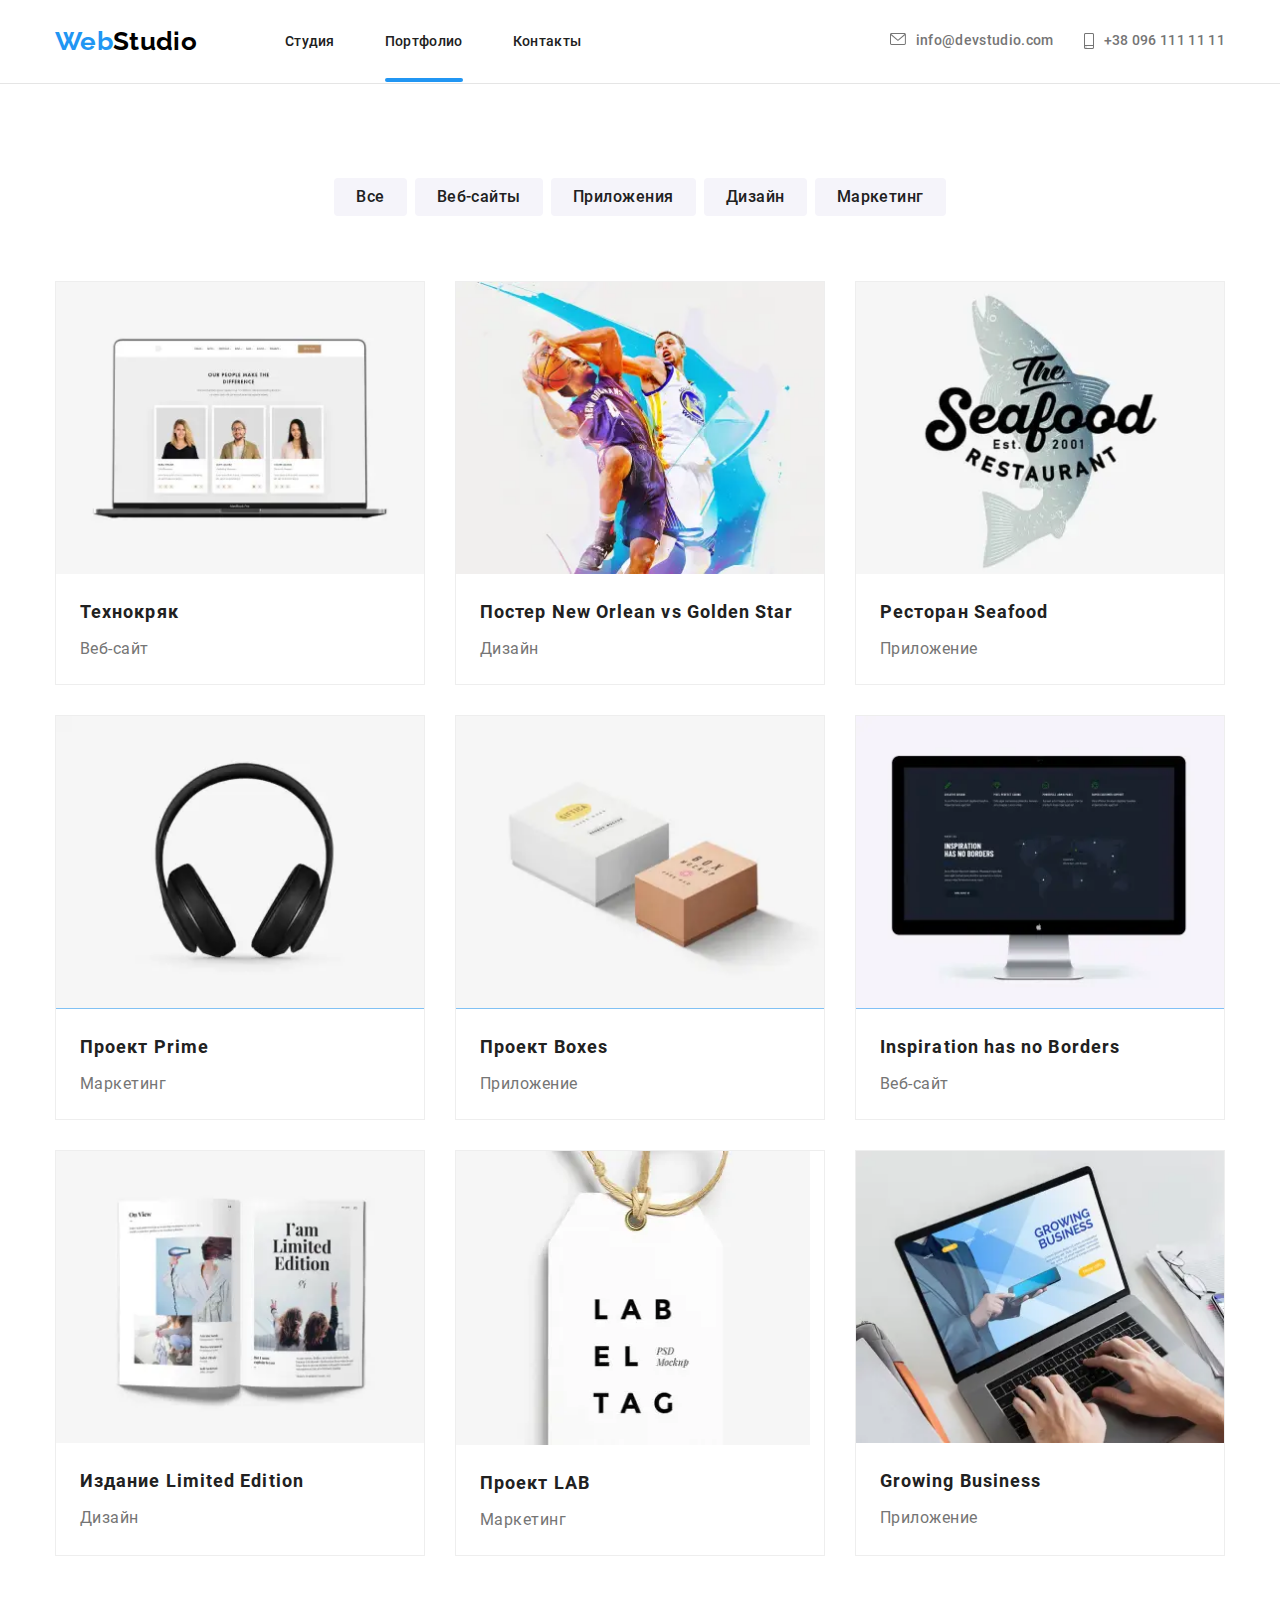
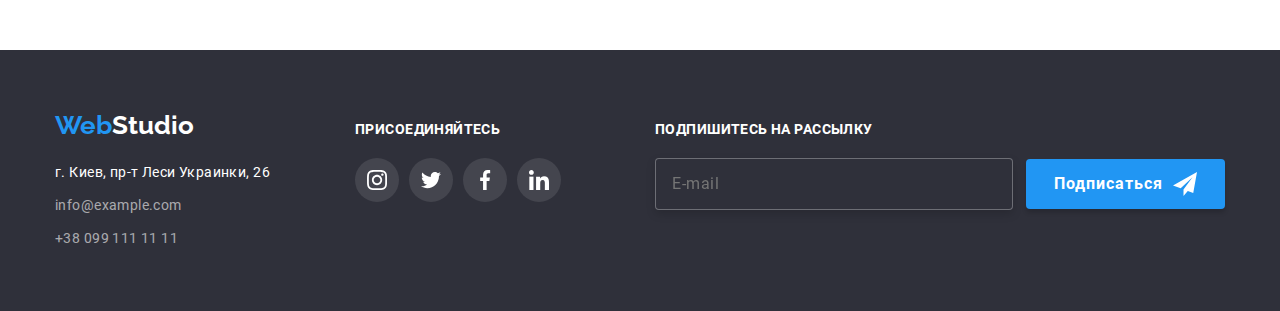
==== commit a6bd790a: "Адапритует все изображения" ====
--- a/portfolio.html
+++ b/portfolio.html
@@ -100,68 +100,68 @@
               ></use>
             </svg>
           </button>
-        </div>
-        <!-- Мобильное меню -->
-        <div class="menu" id="menu" data-menu>
-          <div class="menu-container">
-            <!-- Главная навигация -->
-            <nav class="mob-nav">
-              <!-- Переход на другие страницы -->
-              <ul class="mob-nav__list list">
-                <li class="mob-nav__item item">
-                  <a
-                    class="mob-nav__link link"
-                    href="./index.html"
-                    >Студия</a
-                  >
-                </li>
-                <li class="mob-nav__item item">
-                  <a class="mob-nav__link mob-nav__link--current link" href="./portfolio.html"
-                    >Портфолио</a
-                  >
-                </li>
-                <li class="mob-nav__item item">
-                  <a class="mob-nav__link link" href="#">Контакты</a>
-                </li>
-              </ul>
-            </nav>
-
-            <div>
-              <!-- Контакты хедер -->
-              <ul class="mob-contacts list">
-                <li class="mob-contacts__item item">
-                  <a
-                    class="mob-contacts__link tel link"
-                    href="tel:+380961111111"
-                  >
-                    +38 096 111 11 11
-                  </a>
-                </li>
-                <li class="mob-contacts__item item">
-                  <a
-                    class="mob-contacts__link mail link"
-                    href="mailto:info@devstudio.com"
-                  >
-                    info@devstudio.com
-                  </a>
-                </li>
-              </ul>
-
-              <!-- Социальные сети -->
-              <ul class="mob-social list">
-                <li class="mob-social__item item">
-                  <a class="mob-social__link link" href="#">Instagram</a>
-                </li>
-                <li class="mob-social__item item">
-                  <a class="mob-social__link link" href="#">Twitter</a>
-                </li>
-                <li class="mob-social__item item">
-                  <a class="mob-social__link link" href="#">Facebook</a>
-                </li>
-                <li class="mob-social__item item">
-                  <a class="mob-social__link link" href="#">LinkedIn</a>
-                </li>
-              </ul>
+
+          <div class="menu" id="menu" data-menu>
+            <div class="menu-container">
+              <!-- Главная навигация -->
+              <nav class="mob-nav">
+                <!-- Переход на другие страницы -->
+                <ul class="mob-nav__list list">
+                  <li class="mob-nav__item item">
+                    <a
+                      class="mob-nav__link link"
+                      href="./index.html"
+                      >Студия</a
+                    >
+                  </li>
+                  <li class="mob-nav__item item">
+                    <a class="mob-nav__link mob-nav__link--current link" href="./portfolio.html"
+                      >Портфолио</a
+                    >
+                  </li>
+                  <li class="mob-nav__item item">
+                    <a class="mob-nav__link link" href="#">Контакты</a>
+                  </li>
+                </ul>
+              </nav>
+              
+              <div>
+                <!-- Контакты -->
+                <ul class="mob-contacts list">
+                  <li class="mob-contacts__item item">
+                    <a
+                      class="mob-contacts__link tel link"
+                      href="tel:+380961111111"
+                    >
+                      +38 096 111 11 11
+                    </a>
+                  </li>
+                  <li class="mob-contacts__item item">
+                    <a
+                      class="mob-contacts__link mail link"
+                      href="mailto:info@devstudio.com"
+                    >
+                      info@devstudio.com
+                    </a>
+                  </li>
+                </ul>
+
+                <!-- Социальные сети -->
+                <ul class="mob-social list">
+                  <li class="mob-social__item item">
+                    <a class="mob-social__link link" href="#">Instagram</a>
+                  </li>
+                  <li class="mob-social__item item">
+                    <a class="mob-social__link link" href="#">Twitter</a>
+                  </li>
+                  <li class="mob-social__item item">
+                    <a class="mob-social__link link" href="#">Facebook</a>
+                  </li>
+                  <li class="mob-social__item item">
+                    <a class="mob-social__link link" href="#">LinkedIn</a>
+                  </li>
+                </ul>
+              </div>
             </div>
           </div>
         </div>
@@ -202,11 +202,46 @@
             <li class="progects__item item">
               <a class="progects__link link" href="#">
                 <div class="progects__thumb">
-                  <img
-                    src="images/portfolio/progect-1.jpg"
-                    alt="Страница сайта Технокряк на ноутбуке"
-                    width="100%"
-                  />
+                  <picture>
+                    <source
+                      srcset="
+                      ./images/mobile/portfolio/progect-1.webp 1x,
+                      ./images/mobile/portfolio/progect-1@2x.webp 2x,
+                      ./images/mobile/portfolio/progect-1.jpg 1x,
+                      ./images/mobile/portfolio/progect-1@2x.jpg 2x
+                      "
+                      media="(max-width: 767px)"
+                      type="image/webp"
+                    />
+                    <source
+                      srcset="
+                      ./images/tablet/portfolio/progect-1.webp 1x,
+                      ./images/tablet/portfolio/progect-1@2x.webp 2x,
+                      ./images/tablet/portfolio/progect-1.jpg 1x,
+                      ./images/tablet/portfolio/progect-1@2x.jpg 2x
+                      "
+                      media="(min-width: 768px) and (max-width: 1199px)"
+                      type="image/webp"
+                    />
+                    <source
+                      srcset="
+                        ./images/desktop/portfolio/progect-1.webp 1x,
+                        ./images/desktop/portfolio/progect-1@2x.webp 2x,
+                        ./images/desktop/portfolio/progect-1.jpg 1x,
+                        ./images/desktop/portfolio/progect-1@2x.jpg 2x
+                      "
+                      media="(min-width: 1200px)"
+                      type="image/webp"
+                    />
+                    <img
+                      class="thumb__photo"
+                      src="./images/tablet/portfolio/progect-1.jpg"
+                      alt="Страница сайта Технокряк на ноутбуке"
+                      width="354px"
+                      height="294px"
+                    />
+                  </picture>
+
                   <div class="progects__overlay">
                     <p class="progects__text text">
                       Технокряк это современная площадка распространения
@@ -225,11 +260,46 @@
             <li class="progects__item item">
               <a class="progects__link link" href="#">
                 <div class="progects__thumb">
-                  <img
-                    src="images/portfolio/progect-2.jpg"
-                    alt="Постер Нью-Орлеан против Золотой звезды"
-                    width="100%"
-                  />
+                  <picture>
+                    <source
+                      srcset="
+                      ./images/mobile/portfolio/progect-2.webp 1x,
+                      ./images/mobile/portfolio/progect-2@2x.webp 2x,
+                      ./images/mobile/portfolio/progect-2.jpg 1x,
+                      ./images/mobile/portfolio/progect-2@2x.jpg 2x
+                      "
+                      media="(max-width: 767px)"
+                      type="image/webp"
+                    />
+                    <source
+                      srcset="
+                      ./images/tablet/portfolio/progect-2.webp 1x,
+                      ./images/tablet/portfolio/progect-2@2x.webp 2x,
+                      ./images/tablet/portfolio/progect-2.jpg 1x,
+                      ./images/tablet/portfolio/progect-2@2x.jpg 2x
+                      "
+                      media="(min-width: 768px) and (max-width: 1199px)"
+                      type="image/webp"
+                    />
+                    <source
+                      srcset="
+                        ./images/desktop/portfolio/progect-2.webp 1x,
+                        ./images/desktop/portfolio/progect-2@2x.webp 2x,
+                        ./images/desktop/portfolio/progect-2.jpg 1x,
+                        ./images/desktop/portfolio/progect-2@2x.jpg 2x
+                      "
+                      media="(min-width: 1200px)"
+                      type="image/webp"
+                    />
+                    <img
+                      class="thumb__photo"
+                      src="./images/tablet/portfolio/progect-2.jpg"
+                      alt="Постер Нью-Орлеан против Золотой звезды"
+                      width="354px"
+                      height="294px"
+                    />
+                  </picture>
+                  
                   <div class="progects__overlay">
                     <p class="progects__text text">
                       Технокряк это современная площадка распространения
@@ -250,11 +320,45 @@
             <li class="progects__item item">
               <a class="progects__link link" href="#">
                 <div class="progects__thumb">
-                  <img
-                    src="images/portfolio/progect-3.jpg"
-                    alt="Логотип ресторана Сифуд"
-                    width="100%"
-                  />
+                  <picture>
+                    <source
+                      srcset="
+                      ./images/mobile/portfolio/progect-3.webp 1x,
+                      ./images/mobile/portfolio/progect-3@2x.webp 2x,
+                      ./images/mobile/portfolio/progect-3.jpg 1x,
+                      ./images/mobile/portfolio/progect-3@2x.jpg 2x
+                      "
+                      media="(max-width: 767px)"
+                      type="image/webp"
+                    />
+                    <source
+                      srcset="
+                      ./images/tablet/portfolio/progect-3.webp 1x,
+                      ./images/tablet/portfolio/progect-3@2x.webp 2x,
+                      ./images/tablet/portfolio/progect-3.jpg 1x,
+                      ./images/tablet/portfolio/progect-3@2x.jpg 2x
+                      "
+                      media="(min-width: 768px) and (max-width: 1199px)"
+                      type="image/webp"
+                    />
+                    <source
+                      srcset="
+                        ./images/desktop/portfolio/progect-3.webp 1x,
+                        ./images/desktop/portfolio/progect-3@2x.webp 2x,
+                        ./images/desktop/portfolio/progect-3.jpg 1x,
+                        ./images/desktop/portfolio/progect-3@2x.jpg 2x
+                      "
+                      media="(min-width: 1200px)"
+                      type="image/webp"
+                    />
+                    <img
+                      class="thumb__photo"
+                      src="./images/tablet/portfolio/progect-3.jpg"
+                      alt="Логотип ресторана Сифуд"
+                      width="354px"
+                      height="294px"
+                    />
+                  </picture>
                   <div class="progects__overlay">
                     <p class="progects__text text">
                       Технокряк это современная площадка распространения
@@ -275,11 +379,46 @@
             <li class="progects__item item">
               <a class="progects__link link" href="#">
                 <div class="progects__thumb">
-                  <img
-                    src="images/portfolio/progect-4.jpg"
-                    alt="Полноразмерные наушники Прайм"
-                    width="100%"
-                  />
+                  <picture>
+                    <source
+                      srcset="
+                      ./images/mobile/portfolio/progect-4.webp 1x,
+                      ./images/mobile/portfolio/progect-4@2x.webp 2x,
+                      ./images/mobile/portfolio/progect-4.jpg 1x,
+                      ./images/mobile/portfolio/progect-4@2x.jpg 2x
+                      "
+                      media="(max-width: 767px)"
+                      type="image/webp"
+                    />
+                    <source
+                      srcset="
+                      ./images/tablet/portfolio/progect-4.webp 1x,
+                      ./images/tablet/portfolio/progect-4@2x.webp 2x,
+                      ./images/tablet/portfolio/progect-4.jpg 1x,
+                      ./images/tablet/portfolio/progect-4@2x.jpg 2x
+                      "
+                      media="(min-width: 768px) and (max-width: 1199px)"
+                      type="image/webp"
+                    />
+                    <source
+                      srcset="
+                        ./images/desktop/portfolio/progect-4.webp 1x,
+                        ./images/desktop/portfolio/progect-4@2x.webp 2x,
+                        ./images/desktop/portfolio/progect-4.jpg 1x,
+                        ./images/desktop/portfolio/progect-4@2x.jpg 2x
+                      "
+                      media="(min-width: 1200px)"
+                      type="image/webp"
+                    />
+                    <img
+                      class="thumb__photo"
+                      src="./images/tablet/portfolio/progect-4.jpg"
+                      alt="Полноразмерные наушники Прайм"
+                      width="354px"
+                      height="294px"
+                    />
+                  </picture>
+                  
                   <div class="progects__overlay">
                     <p class="progects__text text">
                       Технокряк это современная площадка распространения
@@ -300,11 +439,46 @@
             <li class="progects__item item">
               <a class="progects__link link" href="#">
                 <div class="progects__thumb">
-                  <img
-                    src="images/portfolio/progect-5.jpg"
-                    alt="Постер проекта Боксес"
-                    width="100%"
-                  />
+                  <picture>
+                    <source
+                      srcset="
+                      ./images/mobile/portfolio/progect-5.webp 1x,
+                      ./images/mobile/portfolio/progect-5@2x.webp 2x,
+                      ./images/mobile/portfolio/progect-5.jpg 1x,
+                      ./images/mobile/portfolio/progect-5@2x.jpg 2x
+                      "
+                      media="(max-width: 767px)"
+                      type="image/webp"
+                    />
+                    <source
+                      srcset="
+                      ./images/tablet/portfolio/progect-5.webp 1x,
+                      ./images/tablet/portfolio/progect-5@2x.webp 2x,
+                      ./images/tablet/portfolio/progect-5.jpg 1x,
+                      ./images/tablet/portfolio/progect-5@2x.jpg 2x
+                      "
+                      media="(min-width: 768px) and (max-width: 1199px)"
+                      type="image/webp"
+                    />
+                    <source
+                      srcset="
+                        ./images/desktop/portfolio/progect-5.webp 1x,
+                        ./images/desktop/portfolio/progect-5@2x.webp 2x,
+                        ./images/desktop/portfolio/progect-5.jpg 1x,
+                        ./images/desktop/portfolio/progect-5@2x.jpg 2x
+                      "
+                      media="(min-width: 1200px)"
+                      type="image/webp"
+                    />
+                    <img
+                      class="thumb__photo"
+                      src="./images/tablet/portfolio/progect-5.jpg"
+                      alt="Постер проекта Боксес"
+                      width="354px"
+                      height="294px"
+                    />
+                  </picture>
+                  
                   <div class="progects__overlay">
                     <p class="progects__text text">
                       Технокряк это современная площадка распространения
@@ -325,11 +499,46 @@
             <li class="progects__item item">
               <a class="progects__link link" href="#">
                 <div class="progects__thumb">
-                  <img
-                    src="images/portfolio/progect-6.jpg"
-                    alt="Cтраница сайта У вдохновения нет границ на мониторе Эппл"
-                    width="100%"
-                  />
+                  <picture>
+                    <source
+                      srcset="
+                      ./images/mobile/portfolio/progect-6.webp 1x,
+                      ./images/mobile/portfolio/progect-6@2x.webp 2x,
+                      ./images/mobile/portfolio/progect-6.jpg 1x,
+                      ./images/mobile/portfolio/progect-6@2x.jpg 2x
+                      "
+                      media="(max-width: 767px)"
+                      type="image/webp"
+                    />
+                    <source
+                      srcset="
+                      ./images/tablet/portfolio/progect-6.webp 1x,
+                      ./images/tablet/portfolio/progect-6@2x.webp 2x,
+                      ./images/tablet/portfolio/progect-6.jpg 1x,
+                      ./images/tablet/portfolio/progect-6@2x.jpg 2x
+                      "
+                      media="(min-width: 768px) and (max-width: 1199px)"
+                      type="image/webp"
+                    />
+                    <source
+                      srcset="
+                        ./images/desktop/portfolio/progect-6.webp 1x,
+                        ./images/desktop/portfolio/progect-6@2x.webp 2x,
+                        ./images/desktop/portfolio/progect-6.jpg 1x,
+                        ./images/desktop/portfolio/progect-6@2x.jpg 2x
+                      "
+                      media="(min-width: 1200px)"
+                      type="image/webp"
+                    />
+                    <img
+                      class="thumb__photo"
+                      src="./images/tablet/portfolio/progect-6.jpg"
+                      alt="Cтраница сайта У вдохновения нет границ на мониторе Эппл"
+                      width="354px"
+                      height="294px"
+                    />
+                  </picture>
+                  
                   <div class="progects__overlay">
                     <p class="progects__text text">
                       Технокряк это современная площадка распространения
@@ -350,11 +559,46 @@
             <li class="progects__item item">
               <a class="progects__link link" href="#">
                 <div class="progects__thumb">
-                  <img
-                    src="images/portfolio/progect-7.jpg"
-                    alt="Дизайн издания Лимитированая версия"
-                    width="100%"
-                  />
+                  <picture>
+                    <source
+                      srcset="
+                      ./images/mobile/portfolio/progect-7.webp 1x,
+                      ./images/mobile/portfolio/progect-7@2x.webp 2x,
+                      ./images/mobile/portfolio/progect-7.jpg 1x,
+                      ./images/mobile/portfolio/progect-7@2x.jpg 2x
+                      "
+                      media="(max-width: 767px)"
+                      type="image/webp"
+                    />
+                    <source
+                      srcset="
+                      ./images/tablet/portfolio/progect-7.webp 1x,
+                      ./images/tablet/portfolio/progect-7@2x.webp 2x,
+                      ./images/tablet/portfolio/progect-7.jpg 1x,
+                      ./images/tablet/portfolio/progect-7@2x.jpg 2x
+                      "
+                      media="(min-width: 768px) and (max-width: 1199px)"
+                      type="image/webp"
+                    />
+                    <source
+                      srcset="
+                        ./images/desktop/portfolio/progect-7.webp 1x,
+                        ./images/desktop/portfolio/progect-7@2x.webp 2x,
+                        ./images/desktop/portfolio/progect-7.jpg 1x,
+                        ./images/desktop/portfolio/progect-7@2x.jpg 2x
+                      "
+                      media="(min-width: 1200px)"
+                      type="image/webp"
+                    />
+                    <img
+                      class="thumb__photo"
+                      src="./images/tablet/portfolio/progect-7.jpg"
+                      alt="Дизайн издания Лимитированая версия"
+                      width="354px"
+                      height="294px"
+                    />
+                  </picture>
+                
                   <div class="progects__overlay">
                     <p class="progects__text text">
                       Технокряк это современная площадка распространения
@@ -375,11 +619,46 @@
             <li class="progects__item item">
               <a class="progects__link link" href="#">
                 <div class="progects__thumb">
-                  <img
-                    src="images/portfolio/progect-8.jpg"
-                    alt="Постер проекта ЛАБ"
-                    width="100%"
-                  />
+                  <picture>
+                    <source
+                      srcset="
+                      ./images/mobile/portfolio/progect-8.webp 1x,
+                      ./images/mobile/portfolio/progect-8@2x.webp 2x,
+                      ./images/mobile/portfolio/progect-8.jpg 1x,
+                      ./images/mobile/portfolio/progect-8@2x.jpg 2x
+                      "
+                      media="(max-width: 767px)"
+                      type="image/webp"
+                    />
+                    <source
+                      srcset="
+                      ./images/tablet/portfolio/progect-8.webp 1x,
+                      ./images/tablet/portfolio/progect-8@2x.webp 2x,
+                      ./images/tablet/portfolio/progect-8.jpg 1x,
+                      ./images/tablet/portfolio/progect-8@2x.jpg 2x
+                      "
+                      media="(min-width: 768px) and (max-width: 1199px)"
+                      type="image/webp"
+                    />
+                    <source
+                      srcset="
+                        ./images/desktop/portfolio/progect-8.webp 1x,
+                        ./images/desktop/portfolio/progect-8@2x.webp 2x,
+                        ./images/desktop/portfolio/progect-8.jpg 1x,
+                        ./images/desktop/portfolio/progect-8@2x.jpg 2x
+                      "
+                      media="(min-width: 1200px)"
+                      type="image/webp"
+                    />
+                    <img
+                      class="portfolio-item__photo"
+                      src="./images/tablet/portfolio/progect-8.jpg"
+                      alt="Постер проекта ЛАБ"
+                      width="354px"
+                      height="294px"
+                    />
+                  </picture>
+                  
                   <div class="progects__overlay">
                     <p class="progects__text text">
                       Технокряк это современная площадка распространения
@@ -400,11 +679,46 @@
             <li class="progects__item item">
               <a class="progects__link link" href="#">
                 <div class="progects__thumb">
-                  <img
-                    src="images/portfolio/progect-9.jpg"
-                    alt="Страница приложения Растущий бизнес на ноутбуке"
-                    width="100%"
-                  />
+                  <picture>
+                    <source
+                      srcset="
+                      ./images/mobile/portfolio/progect-9.webp 1x,
+                      ./images/mobile/portfolio/progect-9@2x.webp 2x,
+                      ./images/mobile/portfolio/progect-9.jpg 1x,
+                      ./images/mobile/portfolio/progect-9@2x.jpg 2x
+                      "
+                      media="(max-width: 767px)"
+                      type="image/webp"
+                    />
+                    <source
+                      srcset="
+                      ./images/tablet/portfolio/progect-9.webp 1x,
+                      ./images/tablet/portfolio/progect-9@2x.webp 2x,
+                      ./images/tablet/portfolio/progect-9.jpg 1x,
+                      ./images/tablet/portfolio/progect-9@2x.jpg 2x
+                      "
+                      media="(min-width: 768px) and (max-width: 1199px)"
+                      type="image/webp"
+                    />
+                    <source
+                      srcset="
+                        ./images/desktop/portfolio/progect-9.webp 1x,
+                        ./images/desktop/portfolio/progect-9@2x.webp 2x,
+                        ./images/desktop/portfolio/progect-9.jpg 1x,
+                        ./images/desktop/portfolio/progect-9@2x.jpg 2x
+                      "
+                      media="(min-width: 1200px)"
+                      type="image/webp"
+                    />
+                    <img
+                      class="thumb__photo"
+                      src="./images/tablet/portfolio/progect-9.jpg"
+                      alt="Страница приложения Растущий бизнес на ноутбуке"
+                      width="354px"
+                      height="294px"
+                    />
+                  </picture>
+                  
                   <div class="progects__overlay">
                     <p class="progects__text text">
                       Технокряк это современная площадка распространения
--- a/css/main.min.css
+++ b/css/main.min.css
@@ -1,2 +1,2 @@
-@font-face{font-family:'Roboto';font-style:normal;font-weight:400;src:url("../fonts/roboto/roboto-v20-latin_cyrillic-regular.eot");src:local(""),url("../fonts/roboto/roboto-v20-latin_cyrillic-regular.eot?#iefix") format("embedded-opentype"),url("../fonts/roboto/roboto-v20-latin_cyrillic-regular.woff2") format("woff2"),url("../fonts/roboto/roboto-v20-latin_cyrillic-regular.woff") format("woff"),url("../fonts/roboto/roboto-v20-latin_cyrillic-regular.ttf") format("truetype"),url("../fonts/roboto/roboto-v20-latin_cyrillic-regular.svg#Roboto") format("svg")}@font-face{font-family:'Roboto';font-style:normal;font-weight:500;src:url("../fonts/roboto/roboto-v20-latin_cyrillic-500.eot");src:local(""),url("../fonts/roboto/roboto-v20-latin_cyrillic-500.eot?#iefix") format("embedded-opentype"),url("../fonts/roboto/roboto-v20-latin_cyrillic-500.woff2") format("woff2"),url("../fonts/roboto/roboto-v20-latin_cyrillic-500.woff") format("woff"),url("../fonts/roboto/roboto-v20-latin_cyrillic-500.ttf") format("truetype"),url("../fonts/roboto/roboto-v20-latin_cyrillic-500.svg#Roboto") format("svg")}@font-face{font-family:'Roboto';font-style:normal;font-weight:700;src:url("../fonts/roboto/roboto-v20-latin_cyrillic-700.eot");src:local(""),url("../fonts/roboto/roboto-v20-latin_cyrillic-700.eot?#iefix") format("embedded-opentype"),url("../fonts/roboto/roboto-v20-latin_cyrillic-700.woff2") format("woff2"),url("../fonts/roboto/roboto-v20-latin_cyrillic-700.woff") format("woff"),url("../fonts/roboto/roboto-v20-latin_cyrillic-700.ttf") format("truetype"),url("../fonts/roboto/roboto-v20-latin_cyrillic-700.svg#Roboto") format("svg")}@font-face{font-family:'Roboto';font-style:normal;font-weight:900;src:url("../fonts/roboto/roboto-v20-latin_cyrillic-900.eot");src:local(""),url("../fonts/roboto/roboto-v20-latin_cyrillic-900.eot?#iefix") format("embedded-opentype"),url("../fonts/roboto/roboto-v20-latin_cyrillic-900.woff2") format("woff2"),url("../fonts/roboto/roboto-v20-latin_cyrillic-900.woff") format("woff"),url("../fonts/roboto/roboto-v20-latin_cyrillic-900.ttf") format("truetype"),url("../fonts/roboto/roboto-v20-latin_cyrillic-900.svg#Roboto") format("svg")}@font-face{font-family:'Raleway';font-style:normal;font-weight:700;src:url("../fonts/raleway/raleway-v19-latin_cyrillic-700.eot");src:local(""),url("../fonts/raleway/raleway-v19-latin_cyrillic-700.eot?#iefix") format("embedded-opentype"),url("../fonts/raleway/raleway-v19-latin_cyrillic-700.woff2") format("woff2"),url("../fonts/raleway/raleway-v19-latin_cyrillic-700.woff") format("woff"),url("../fonts/raleway/raleway-v19-latin_cyrillic-700.ttf") format("truetype"),url("../fonts/raleway/raleway-v19-latin_cyrillic-700.svg#Raleway") format("svg")}/*! normalize.css v8.0.1 | MIT License | github.com/necolas/normalize.css */html{line-height:1.15;-webkit-text-size-adjust:100%}body{margin:0}main{display:block}h1{font-size:2em;margin:0.67em 0}hr{box-sizing:content-box;height:0;overflow:visible}pre{font-family:monospace, monospace;font-size:1em}a{background-color:transparent}abbr[title]{border-bottom:none;text-decoration:underline;text-decoration:underline dotted}b,strong{font-weight:bolder}code,kbd,samp{font-family:monospace, monospace;font-size:1em}small{font-size:80%}sub,sup{font-size:75%;line-height:0;position:relative;vertical-align:baseline}sub{bottom:-0.25em}sup{top:-0.5em}img{border-style:none}button,input,optgroup,select,textarea{font-family:inherit;font-size:100%;line-height:1.15;margin:0}button,input{overflow:visible}button,select{text-transform:none}button,[type="button"],[type="reset"],[type="submit"]{-webkit-appearance:button}button::-moz-focus-inner,[type="button"]::-moz-focus-inner,[type="reset"]::-moz-focus-inner,[type="submit"]::-moz-focus-inner{border-style:none;padding:0}button:-moz-focusring,[type="button"]:-moz-focusring,[type="reset"]:-moz-focusring,[type="submit"]:-moz-focusring{outline:1px dotted ButtonText}fieldset{padding:0.35em 0.75em 0.625em}legend{box-sizing:border-box;color:inherit;display:table;max-width:100%;padding:0;white-space:normal}progress{vertical-align:baseline}textarea{overflow:auto}[type="checkbox"],[type="radio"]{box-sizing:border-box;padding:0}[type="number"]::-webkit-inner-spin-button,[type="number"]::-webkit-outer-spin-button{height:auto}[type="search"]{-webkit-appearance:textfield;outline-offset:-2px}[type="search"]::-webkit-search-decoration{-webkit-appearance:none}::-webkit-file-upload-button{-webkit-appearance:button;font:inherit}details{display:block}summary{display:list-item}template{display:none}[hidden]{display:none}html{box-sizing:border-box}*,::before,::after{box-sizing:inherit}body{font-family:"Roboto",sans-serif;font-style:normal;margin:0}img{display:block}.item,.link,.list,.text,.title{margin:0;padding:0;list-style:none;text-decoration:none}.section__title--hidden{position:absolute;width:1px;height:1px;margin:-1px;border:0;padding:0;white-space:nowrap;clip-path:inset(100%);clip:rect(0 0 0 0);overflow:hidden}.container{padding-left:15px;padding-right:15px;margin-left:auto;margin-right:auto}@media screen and (min-width: 480px){.container{width:480px}}@media screen and (min-width: 768px){.container{width:768px}}@media screen and (min-width: 1200px){.container{width:1200px}}.page-header{position:relative;width:100%;top:0;left:50%;transform:translateX(-50%);border-bottom:#e5e5e5 1px solid;background:#fff}.page-header__flex{display:flex;align-items:center;justify-content:space-between;font-weight:500;letter-spacing:0.02em}@media screen and (max-width: 767px){.page-header__flex{padding-top:10px;padding-bottom:10px}}@media screen and (max-width: 767px){.control-container{display:none}}@media screen and (min-width: 768px){.control-container{display:flex;align-items:center;justify-content:space-between;width:100%;margin-left:88px}}.nav__list{display:flex;align-items:center}.nav__item:not(:last-child){margin-right:50px}.nav .nav__link{font-weight:500;font-size:14px;line-height:1.14;padding-top:32px;padding-bottom:32px;color:#212121;transition-property:color;transition-duration:250ms;transition-timing-function:cubic-bezier(0.4, 0, 0.2, 1)}.nav .nav__link:hover,.nav .nav__link:focus{color:#2196f3}.nav__link--current{position:relative;color:#2196f3}.nav__link--current::after{position:absolute;bottom:-1px;left:0;content:"";width:100%;height:4px;background-color:#2196f3;border-radius:2px}.contacts-header{flex-wrap:wrap;align-items:center;margin-left:auto}@media screen and (min-width: 1200px){.contacts-header{display:flex;flex-wrap:nowrap}}.contacts-header__icon-mail{margin-right:10px;fill:currentColor;width:14px;height:10px}@media screen and (min-width: 1200px){.contacts-header__icon-mail{width:16px;height:12px}}.contacts-header__icon-tel{margin-right:10px;fill:currentColor;width:10px;height:14px}@media screen and (min-width: 1200px){.contacts-header__icon-tel{height:16px}}@media screen and (min-width: 768px) and (max-width: 1199px){.contacts-header .mail-header{margin-bottom:10px}}@media screen and (min-width: 1200px){.contacts-header .mail-header{margin-right:30px}}.contacts-header .contacts-header__link{display:flex;font-weight:500;font-size:12px;line-height:1.16;color:#757575;transition-property:color;transition-duration:250ms;transition-timing-function:cubic-bezier(0.4, 0, 0.2, 1)}@media screen and (min-width: 1200px){.contacts-header .contacts-header__link{padding-top:32px;padding-bottom:32px;font-size:14px;line-height:1.14}}.contacts-header .contacts-header__link:hover,.contacts-header .contacts-header__link:focus{color:#2196f3}.menu{display:none;font-weight:500}@media screen and (max-width: 767px){.menu{position:fixed;top:0;left:0;width:100%;min-height:100vh;padding:48px 40px;line-height:1.7;letter-spacing:0.02em;background-color:#fff;box-shadow:0px 4px 8px rgba(0,0,0,0.04),0px 2px 4px rgba(0,0,0,0.08),0px 1px 3px rgba(0,0,0,0.16)}}@media screen and (max-width: 767px){.menu.is-open{display:block}}.menu-button{padding:11px;background-color:transparent;border:none;transition-property:color;transition-duration:250ms;transition-timing-function:cubic-bezier(0.4, 0, 0.2, 1);z-index:10}.menu-button:hover,.menu-button:focus{color:#2196f3;outline:none}.menu-button .menu-icon{fill:currentColor}.menu-button .icon-close{display:none}.menu-button .icon-menu{display:block}@media screen and (min-width: 768px){.menu-button{display:none}}.menu-button.is-open .icon-close{display:block}.menu-button.is-open .icon-menu{display:none}.logo{padding:16px 0;font-family:"Raleway",sans-serif;font-weight:700;font-size:24px;line-height:1.17;color:#2196f3}@media screen and (min-width: 768px){.logo{padding:26px 0}}@media screen and (min-width: 1200px){.logo{font-size:26px;line-height:1.19}}.logo--header{color:#000000}.logo--footer{color:#ffffff}.mob-nav{margin-bottom:300px}.mob-nav__list{display:flex;flex-direction:column}.mob-nav__item:not(:last-child),.mob-contacts__item:not(:last-child){margin-bottom:32px}.mob-nav__link{font-size:40px;color:#212121}.mob-nav__link--current{color:#2196f3}.mob-contacts{display:flex;flex-direction:column;margin-bottom:64px}.mob-contacts .tel{font-size:34px;color:#2196f3}.mob-contacts .mail{font-size:24px;color:#757575}.mob-social{display:flex}.mob-social__link{font-size:18px;color:#2196f3}.mob-social__item:not(:last-child){position:relative;margin-right:21px}.mob-social__item:not(:last-child)::after{position:absolute;right:-10px;bottom:0;content:"";width:1px;height:100%;background-color:rgba(33,33,33,0.2)}.section-title{margin-top:0;margin-bottom:30px;text-align:center;color:#212121;font-size:28px;font-weight:700;line-height:1.7}@media screen and (min-width: 1200px){.section-title{margin-bottom:50px;font-size:36px}}.hero{text-align:center;background-color:#c4c4c4}.hero__container{margin-left:auto;margin-right:auto;padding-top:118px;padding-bottom:118px}@media screen and (min-width: 1200px){.hero__container{padding-top:200px;padding-bottom:200px}}.hero__title{max-width:360px;margin-bottom:30px;margin-left:auto;margin-right:auto;font-weight:900;font-size:26px;line-height:1.61;letter-spacing:0.06em;text-align:center;text-transform:uppercase;color:#ffffff}@media screen and (min-width: 1200px){.hero__title{max-width:696px;font-size:44px;line-height:1.36}}.hero__button{padding:10px 32px;font-weight:700;font-size:16px;line-height:1.88;text-align:center;letter-spacing:0.06em;color:#ffffff;background-color:#2196f3;border:transparent;border-radius:4px;transition-property:background-color,box-shadow;transition-duration:250ms;transition-timing-function:cubic-bezier(0.4, 0, 0.2, 1);cursor:pointer}.hero__button:hover,.hero__button:focus{background-color:#188ce8;box-shadow:0px 4px 4px rgba(0,0,0,0.15)}.hero__overlay{margin-left:auto;margin-right:auto;max-width:480px;height:400px;background-size:cover;background-repeat:no-repeat;background-position:center;background-image:linear-gradient(to right, rgba(47,48,58,0.4), rgba(47,48,58,0.4)),url(../images/mobile/studio/hero.jpg)}@media screen and (-webkit-min-device-pixel-ratio: 2), screen and (min-resolution: 192dpi), screen and (min-resolution: 2dppx){.hero__overlay{background-image:linear-gradient(to right, rgba(47,48,58,0.4), rgba(47,48,58,0.4)),url(../images/mobile/studio/hero@2x.jpg)}}@media screen and (min-width: 768px){.hero__overlay{max-width:768px;background-image:linear-gradient(to right, rgba(47,48,58,0.4), rgba(47,48,58,0.4)),url(../images/tablet/studio/hero.jpg)}}@media screen and (min-width: 768px) and (-webkit-min-device-pixel-ratio: 2), screen and (min-width: 768px) and (min-resolution: 192dpi), screen and (min-width: 768px) and (min-resolution: 2dppx){.hero__overlay{background-image:linear-gradient(to right, rgba(47,48,58,0.4), rgba(47,48,58,0.4)),url(../images/tablet/studio/hero@2x.jpg)}}@media screen and (min-width: 1200px){.hero__overlay{max-width:1600px;height:600px;background-image:linear-gradient(to right, rgba(47,48,58,0.4), rgba(47,48,58,0.4)),url(../images/desktop/studio/hero.jpg)}}@media screen and (min-width: 1200px) and (-webkit-min-device-pixel-ratio: 2), screen and (min-width: 1200px) and (min-resolution: 192dpi), screen and (min-width: 1200px) and (min-resolution: 2dppx){.hero__overlay{background-image:linear-gradient(to right, rgba(47,48,58,0.4), rgba(47,48,58,0.4)),url(../images/desktop/studio/hero@2x.jpg)}}.features{padding-top:60px;background:#fff}@media screen and (min-width: 1200px){.features{padding-top:94px}}@media screen and (min-width: 768px){.features__list{display:flex;flex-wrap:wrap;justify-content:space-between}}@media screen and (max-width: 1199px){.features__list{padding-bottom:30px}}.features__item{margin-bottom:30px}@media screen and (min-width: 768px) and (max-width: 1199px){.features__item{width:calc((100% - 30px) / 2)}}@media screen and (min-width: 1200px){.features__item{width:calc((100% - 90px) / 4);margin-bottom:0}}.features__thumb{height:120px;display:flex;justify-content:center;align-items:center;margin-bottom:30px;border-radius:4px;background-color:#f5f4fa}.features__title{margin-bottom:10px;text-align:center;font-weight:700;font-size:14px;line-height:1.14;letter-spacing:0.03em;text-transform:uppercase;color:#212121}@media screen and (min-width: 768px){.features__title{text-align:left}}.features__text{font-weight:400;font-size:14px;line-height:1.71;letter-spacing:0.03em;text-align:center;color:#757575}@media screen and (min-width: 768px){.features__text{text-align:left}}.we-do{padding-top:94px;padding-bottom:94px;background:#fff}@media screen and (max-width: 1199px){.we-do{display:none}}.we-do__list{display:flex}.we-do__item{width:370px}.we-do__item:not(:last-child){margin-right:30px}.we-do__card{position:relative;width:100%}.we-do__card-label{position:absolute;bottom:0;width:100%;height:70px;background:rgba(47,48,58,0.8)}.we-do__card-title{padding:27px 0;font-weight:700;font-size:14px;line-height:1.14;text-align:center;letter-spacing:0.03em;text-transform:uppercase;color:#ffffff}.team{padding-top:60px;padding-bottom:60px;background:#f5f4fa}@media screen and (min-width: 1200px){.team{padding-top:94px;padding-bottom:94px}}@media screen and (min-width: 768px){.team__list{display:flex;flex-wrap:wrap;justify-content:space-between}}@media screen and (min-width: 768px) and (max-width: 1199px){.team__list{margin-top:-30px}}.team__item{max-width:450px;padding-bottom:24px;background-color:#fff;box-shadow:0px 1px 3px rgba(0,0,0,0.12),0px 1px 1px rgba(0,0,0,0.14),0px 2px 1px rgba(0,0,0,0.2);border-radius:0px 0px 4px 4px}@media screen and (min-width: 768px) and (max-width: 1199px){.team__item{width:calc((100% - 30px) / 2)}}@media screen and (min-width: 1200px){.team__item{width:calc((100% - 90px) / 4);padding-bottom:30px}}@media screen and (max-width: 1199px){.team__item{margin-top:30px}}.team__name{margin-top:30px;font-weight:500;font-size:16px;line-height:1.19;text-align:center;letter-spacing:0.03em;color:#212121}.team__profession{margin-top:10px;font-weight:400;font-size:16px;line-height:1.19;text-align:center;letter-spacing:0.03em;color:#757575}.social{display:flex;justify-content:center;margin-top:16px}.social__item:not(:last-child){margin-right:10px}.social__link{display:flex;align-items:center;padding:12px;color:#afb1b8;border-radius:50%;transition-property:color,background-color;transition-duration:250ms;transition-timing-function:cubic-bezier(0.4, 0, 0.2, 1)}.social__icon{fill:currentColor}.social__link:hover,.social__link:focus{color:#fff;background-color:#2196f3}.clients{padding-top:60px;padding-bottom:60px;background:#fff}@media screen and (min-width: 1200px){.clients{padding-top:94px;padding-bottom:94px}}.clients__list{display:flex;flex-wrap:wrap;justify-content:space-between}@media screen and (max-width: 1199px){.clients__list{margin-top:-30px}}.clients__item{display:flex;justify-content:center;align-items:center;width:calc((100% - 30px) / 2);height:90px}@media screen and (min-width: 768px) and (max-width: 1199px){.clients__item{width:calc((100% - 60px) / 3)}}@media screen and (min-width: 1200px){.clients__item{width:calc((100% - 150px) / 6)}}@media screen and (max-width: 1199px){.clients__item{margin-top:30px}}.clients__link{display:flex;justify-content:center;align-items:center;width:100%;height:100%;color:#afb1b8;border:1px solid #afb1b8;border-radius:4px;transition-property:color;transition-duration:250ms;transition-timing-function:cubic-bezier(0.4, 0, 0.2, 1)}.clients__icon{fill:currentColor}.clients__link:hover,.clients__link:focus{border:1px solid #2196f3;color:#2196f3}.page-footer{padding:60px 0;text-align:center;background-color:#2f303a}@media screen and (min-width: 1200px){.page-footer{text-align:left}}@media screen and (min-width: 768px){.page-footer__flex{display:flex;flex-wrap:wrap;justify-content:space-around;align-items:baseline}}@media screen and (min-width: 1200px){.page-footer{display:flex;flex-wrap:nowrap;justify-content:space-between}}.page-footer__widget{width:100%;margin-bottom:60px}@media screen and (min-width: 1200px){.page-footer__widget{margin-bottom:0}}@media screen and (min-width: 768px){.page-footer__widget:not(:last-child){width:50%}}@media screen and (min-width: 1200px){.page-footer__widget:not(:last-child){width:calc((50% - 45px) / 2);margin-right:30px}}@media screen and (min-width: 1200px){.page-footer__widget:nth-last-child(1){width:calc(50% - 15px);margin-right:30px;margin-right:auto}}.page-footer__address{margin-top:20px;font-style:normal;font-weight:400;font-size:14px;line-height:1.71;letter-spacing:0.03em;color:#ffffff}.contacts-footer{margin-top:9px}.contacts-footer__item:not(:first-child){margin-top:9px}.contacts-footer__link{font-weight:400;font-size:14px;line-height:1.71;letter-spacing:0.03em;color:rgba(255,255,255,0.6)}.join__text{margin-bottom:20px;font-weight:700;font-size:14px;line-height:1.14;letter-spacing:0.03em;text-transform:uppercase;color:#ffffff}.join__list{display:flex;justify-content:center;align-items:center}@media screen and (min-width: 1200px){.join__list{justify-content:flex-start}}.join__item:not(:last-child){margin-right:10px}.join__link{display:flex;align-items:center;padding:12px;border-radius:50%;color:#ffffff;background-color:rgba(255,255,255,0.1);transition-property:background-color;transition-duration:250ms;transition-timing-function:cubic-bezier(0.4, 0, 0.2, 1)}.join__icon{fill:currentColor}.join__link:hover,.join__link:focus{background-color:#2196f3}.subscription__text{margin-bottom:20px;font-weight:700;font-size:14px;line-height:1.14;letter-spacing:0.03em;text-transform:uppercase;color:#ffffff;transition-property:border;transition-duration:250ms;transition-timing-function:cubic-bezier(0.4, 0, 0.2, 1)}.subscription__form{display:block}@media screen and (min-width: 1200px){.subscription__form{display:flex;align-items:center}}.subscription__input{display:flex;width:100%;margin-bottom:20px;padding:15px 16px;font-weight:400;font-size:16px;line-height:1.25;letter-spacing:0.03em;color:rgba(255,255,255,0.6);background-color:#2f303a;border:1px solid rgba(255,255,255,0.3);filter:drop-shadow(0px 4px 4px rgba(0,0,0,0.15));border-radius:4px;transition-property:border-color,outline-color;transition-duration:250ms;transition-timing-function:cubic-bezier(0.4, 0, 0.2, 1)}@media screen and (min-width: 768px){.subscription__input{width:450px;margin-left:auto;margin-right:auto}}@media screen and (min-width: 1200px){.subscription__input{width:358px;margin-bottom:0;margin-right:12px}}.subscription__button{display:flex;align-items:center;margin:0 auto;padding:10px 28px;font-weight:700;font-size:16px;line-height:1.88;text-align:center;letter-spacing:0.06em;color:#ffffff;background:#2196f3;box-shadow:0px 4px 4px rgba(0,0,0,0.15);border:transparent;border-radius:4px;cursor:pointer}.subscription__icon{margin-left:10px}.portfolio{padding-top:60px;padding-bottom:60px}@media screen and (min-width: 1200px){.portfolio{padding-top:94px;padding-bottom:94px}}.filter{display:flex;flex-wrap:wrap;align-content:flex-start}@media screen and (min-width: 768px){.filter{justify-content:center}}.filter__item{margin-bottom:15px}.filter__item:not(:last-child){margin-right:8px}.filter__button{padding:6px 22px;font-weight:500;font-size:16px;line-height:1.63;text-align:center;letter-spacing:0.03em;border:transparent;border-radius:4px;color:#212121;background-color:#f5f4fa;transition-property:color,background-color,box-shadow;transition-duration:250ms;transition-timing-function:cubic-bezier(0.4, 0, 0.2, 1)}.filter__button:hover,.filter__button:focus{color:#ffffff;background-color:#2196f3;box-shadow:0px 3px 1px rgba(0,0,0,0.1),0px 1px 2px rgba(0,0,0,0.08),0px 2px 2px rgba(0,0,0,0.12);cursor:pointer}.progects{display:flex;flex-wrap:wrap;margin-top:40px;margin-right:-30px;margin-bottom:-30px}@media screen and (min-width: 1200px){.progects{margin-top:30px}}@media screen and (min-width: 1200px){.progects{margin-top:50px}}.progects__item{margin-right:30px;margin-bottom:30px;flex-basis:100%;border:1px solid #eeeeee}@media screen and (min-width: 768px){.progects__item{flex-basis:calc(100% / 2 - 30px)}}@media screen and (min-width: 1200px){.progects__item{flex-basis:calc(100% / 3 - 30px)}}.progects__link{display:block;transition-property:box-shadow;transition-duration:250ms;transition-timing-function:cubic-bezier(0.4, 0, 0.2, 1)}.progects__link:hover,.progects__link:focus{box-shadow:0px 1px 1px rgba(0,0,0,0.12),0px 4px 4px rgba(0,0,0,0.06),1px 4px 6px rgba(0,0,0,0.16)}.progects__thumb{position:relative;overflow:hidden}.progects__overlay{position:absolute;top:0;left:0;width:100%;height:100%;padding:63px 24px;transform:translateY(100%);transition:transform 250ms cubic-bezier(0.4, 0, 0.2, 1);background-color:rgba(33,150,243,0.9)}.progects__text{font-weight:400;font-size:18px;line-height:1.56;letter-spacing:0.03em;color:#ffffff}.progects__label{padding:20px 24px}.progects__name{margin-bottom:4px;font-weight:700;font-size:18px;line-height:2;letter-spacing:0.06em;color:#212121}.progects__type{font-weight:400;font-size:16px;line-height:1.88;letter-spacing:0.03em;color:#757575}.progects__link:hover .progects__overlay,.progects__link:focus .progects__overlay{transform:translateY(0)}.backdrop{position:fixed;top:0;left:0;width:100%;height:100%;background-color:rgba(0,0,0,0.2);opacity:1;transition-property:opacity;transition-duration:250ms;transition-timing-function:cubic-bezier(0.4, 0, 0.2, 1)}.backdrop--is-hidden{opacity:0;pointer-events:none}.backdrop--is-hidden .modal{transform:translate(-50%, -50%) scale(0.75) rotate(90deg)}.modal{position:absolute;top:50%;left:50%;width:450px;padding:40px;background-color:#fff;box-shadow:0px 1px 3px rgba(0,0,0,0.12),0px 1px 1px rgba(0,0,0,0.14),0px 2px 1px rgba(0,0,0,0.2);border-radius:4px;transform:translate(-50%, -50%) scale(1) rotate(360deg);transition-property:transform;transition-duration:250ms;transition-timing-function:cubic-bezier(0.4, 0, 0.2, 1)}@media screen and (min-width: 1200px){.modal{width:528px;max-width:528px}}.modal__title{margin-bottom:12px;font-weight:700;font-size:20px;line-height:1.15;text-align:center;letter-spacing:0.03em;color:#212121}.modal__field{margin-bottom:10px}.modal__field-label{display:block;margin-bottom:4px;font-weight:400;font-size:12px;line-height:1.16;letter-spacing:0.01em;color:#757575;cursor:pointer}.modal__input-block{position:relative}.modal__input{width:100%;height:40px;padding-left:42px;border:1px solid rgba(33,33,33,0.2);border-radius:4px;transition-property:border-color;transition-duration:250ms;transition-timing-function:cubic-bezier(0.4, 0, 0.2, 1)}.modal__icon{position:absolute;top:50%;left:14px;transition-property:fill;transition-duration:250ms;transition-timing-function:cubic-bezier(0.4, 0, 0.2, 1);transform:translateY(-50%);pointer-events:none}.modal__input-block:focus-within .modal__input{border-color:#2196f3;outline:none}.modal__input-block:focus-within .modal__icon{fill:#2196f3}.modal__comment-field{margin-bottom:20px}.modal__comment{width:100%;height:120px;padding-top:12px;padding-right:12px;padding-left:16px;border:1px solid rgba(33,33,33,0.2);border-radius:4px;transition-property:border-color;transition-duration:250ms;transition-timing-function:cubic-bezier(0.4, 0, 0.2, 1);resize:none}.modal__comment::placeholder{font-weight:400;font-size:12px;line-height:1.16;letter-spacing:0.01em;color:rgba(117,117,117,0.5)}.modal__comment:focus{border-color:#2196f3;outline:none}.modal__button--submit{display:block;margin-left:auto;margin-right:auto;padding:10px 55px;font-weight:700;font-size:16px;line-height:1.88;letter-spacing:0.06em;color:#ffffff;background-color:#2196f3;border:none;border-radius:4px;border-color:transparent;transition-property:backgroung-color,box-shadow;transition-duration:250ms;transition-timing-function:cubic-bezier(0.4, 0, 0.2, 1);cursor:pointer}.modal__button--submit:hover,.modal__button--submit:focus{background-color:#188ce8;box-shadow:0px 4px 4px rgba(0,0,0,0.15)}.modal__button--close{position:absolute;top:8px;right:8px;display:flex;justify-content:center;align-items:center;width:30px;height:30px;background-color:#fff;border:1px solid rgba(0,0,0,0.1);border-radius:50%;transition-property:color;transition-duration:250ms;transition-timing-function:cubic-bezier(0.4, 0, 0.2, 1);cursor:pointer}.modal__button--close:hover,.modal__button--close:focus{color:#2196f3}.modal__close-icon{fill:currentColor}.modal__checkbox-label{display:flex;justify-content:center;align-items:center;margin-bottom:30px;font-weight:400;font-size:12px;line-height:1.71;letter-spacing:0.03em;color:#757575}@media screen and (min-width: 1200px){.modal__checkbox-label{font-size:14px}}.modal__link{text-decoration-line:underline;color:#2196f3}.modal__checkbox{appearance:none}.modal__checker{display:inline-block;margin-right:8px;width:16px;height:15px;border:2px solid #212121;border-radius:4px;transition-duration:250ms;transition-timing-function:cubic-bezier(0.4, 0, 0.2, 1)}.modal__checkbox:checked+.modal__checker{border-color:transparent;background-color:#2196f3;background-image:url("../images/svg/icon-modal-checker.svg");background-size:contain;background-origin:border-box}
+@font-face{font-family:'Roboto';font-style:normal;font-weight:400;src:url("../fonts/roboto/roboto-v20-latin_cyrillic-regular.eot");src:local(""),url("../fonts/roboto/roboto-v20-latin_cyrillic-regular.eot?#iefix") format("embedded-opentype"),url("../fonts/roboto/roboto-v20-latin_cyrillic-regular.woff2") format("woff2"),url("../fonts/roboto/roboto-v20-latin_cyrillic-regular.woff") format("woff"),url("../fonts/roboto/roboto-v20-latin_cyrillic-regular.ttf") format("truetype"),url("../fonts/roboto/roboto-v20-latin_cyrillic-regular.svg#Roboto") format("svg")}@font-face{font-family:'Roboto';font-style:normal;font-weight:500;src:url("../fonts/roboto/roboto-v20-latin_cyrillic-500.eot");src:local(""),url("../fonts/roboto/roboto-v20-latin_cyrillic-500.eot?#iefix") format("embedded-opentype"),url("../fonts/roboto/roboto-v20-latin_cyrillic-500.woff2") format("woff2"),url("../fonts/roboto/roboto-v20-latin_cyrillic-500.woff") format("woff"),url("../fonts/roboto/roboto-v20-latin_cyrillic-500.ttf") format("truetype"),url("../fonts/roboto/roboto-v20-latin_cyrillic-500.svg#Roboto") format("svg")}@font-face{font-family:'Roboto';font-style:normal;font-weight:700;src:url("../fonts/roboto/roboto-v20-latin_cyrillic-700.eot");src:local(""),url("../fonts/roboto/roboto-v20-latin_cyrillic-700.eot?#iefix") format("embedded-opentype"),url("../fonts/roboto/roboto-v20-latin_cyrillic-700.woff2") format("woff2"),url("../fonts/roboto/roboto-v20-latin_cyrillic-700.woff") format("woff"),url("../fonts/roboto/roboto-v20-latin_cyrillic-700.ttf") format("truetype"),url("../fonts/roboto/roboto-v20-latin_cyrillic-700.svg#Roboto") format("svg")}@font-face{font-family:'Roboto';font-style:normal;font-weight:900;src:url("../fonts/roboto/roboto-v20-latin_cyrillic-900.eot");src:local(""),url("../fonts/roboto/roboto-v20-latin_cyrillic-900.eot?#iefix") format("embedded-opentype"),url("../fonts/roboto/roboto-v20-latin_cyrillic-900.woff2") format("woff2"),url("../fonts/roboto/roboto-v20-latin_cyrillic-900.woff") format("woff"),url("../fonts/roboto/roboto-v20-latin_cyrillic-900.ttf") format("truetype"),url("../fonts/roboto/roboto-v20-latin_cyrillic-900.svg#Roboto") format("svg")}@font-face{font-family:'Raleway';font-style:normal;font-weight:700;src:url("../fonts/raleway/raleway-v19-latin_cyrillic-700.eot");src:local(""),url("../fonts/raleway/raleway-v19-latin_cyrillic-700.eot?#iefix") format("embedded-opentype"),url("../fonts/raleway/raleway-v19-latin_cyrillic-700.woff2") format("woff2"),url("../fonts/raleway/raleway-v19-latin_cyrillic-700.woff") format("woff"),url("../fonts/raleway/raleway-v19-latin_cyrillic-700.ttf") format("truetype"),url("../fonts/raleway/raleway-v19-latin_cyrillic-700.svg#Raleway") format("svg")}/*! normalize.css v8.0.1 | MIT License | github.com/necolas/normalize.css */html{line-height:1.15;-webkit-text-size-adjust:100%}body{margin:0}main{display:block}h1{font-size:2em;margin:0.67em 0}hr{box-sizing:content-box;height:0;overflow:visible}pre{font-family:monospace, monospace;font-size:1em}a{background-color:transparent}abbr[title]{border-bottom:none;text-decoration:underline;text-decoration:underline dotted}b,strong{font-weight:bolder}code,kbd,samp{font-family:monospace, monospace;font-size:1em}small{font-size:80%}sub,sup{font-size:75%;line-height:0;position:relative;vertical-align:baseline}sub{bottom:-0.25em}sup{top:-0.5em}img{border-style:none}button,input,optgroup,select,textarea{font-family:inherit;font-size:100%;line-height:1.15;margin:0}button,input{overflow:visible}button,select{text-transform:none}button,[type="button"],[type="reset"],[type="submit"]{-webkit-appearance:button}button::-moz-focus-inner,[type="button"]::-moz-focus-inner,[type="reset"]::-moz-focus-inner,[type="submit"]::-moz-focus-inner{border-style:none;padding:0}button:-moz-focusring,[type="button"]:-moz-focusring,[type="reset"]:-moz-focusring,[type="submit"]:-moz-focusring{outline:1px dotted ButtonText}fieldset{padding:0.35em 0.75em 0.625em}legend{box-sizing:border-box;color:inherit;display:table;max-width:100%;padding:0;white-space:normal}progress{vertical-align:baseline}textarea{overflow:auto}[type="checkbox"],[type="radio"]{box-sizing:border-box;padding:0}[type="number"]::-webkit-inner-spin-button,[type="number"]::-webkit-outer-spin-button{height:auto}[type="search"]{-webkit-appearance:textfield;outline-offset:-2px}[type="search"]::-webkit-search-decoration{-webkit-appearance:none}::-webkit-file-upload-button{-webkit-appearance:button;font:inherit}details{display:block}summary{display:list-item}template{display:none}[hidden]{display:none}html{box-sizing:border-box}*,::before,::after{box-sizing:inherit}body{font-family:"Roboto",sans-serif;font-style:normal;margin:0}img{display:block}.item,.link,.list,.text,.title{margin:0;padding:0;list-style:none;text-decoration:none}.section__title--hidden{position:absolute;width:1px;height:1px;margin:-1px;border:0;padding:0;white-space:nowrap;clip-path:inset(100%);clip:rect(0 0 0 0);overflow:hidden}.container{padding-left:15px;padding-right:15px;margin-left:auto;margin-right:auto}@media screen and (min-width: 480px){.container{width:480px}}@media screen and (min-width: 768px){.container{width:768px}}@media screen and (min-width: 1200px){.container{width:1200px}}.page-header{position:relative;width:100%;top:0;left:50%;transform:translateX(-50%);border-bottom:#e5e5e5 1px solid;background:#fff}.page-header__flex{display:flex;align-items:center;justify-content:space-between;font-weight:500;letter-spacing:0.02em}@media screen and (max-width: 767px){.page-header__flex{padding-top:10px;padding-bottom:10px}}@media screen and (max-width: 767px){.control-container{display:none}}@media screen and (min-width: 768px){.control-container{display:flex;align-items:center;justify-content:space-between;width:100%;margin-left:88px}}.nav__list{display:flex;align-items:center}.nav__item:not(:last-child){margin-right:50px}.nav .nav__link{font-weight:500;font-size:14px;line-height:1.14;padding-top:32px;padding-bottom:32px;color:#212121;transition-property:color;transition-duration:250ms;transition-timing-function:cubic-bezier(0.4, 0, 0.2, 1)}.nav .nav__link:hover,.nav .nav__link:focus{color:#2196f3}.nav__link--current{position:relative;color:#2196f3}.nav__link--current::after{position:absolute;bottom:-1px;left:0;content:"";width:100%;height:4px;background-color:#2196f3;border-radius:2px}.contacts-header{flex-wrap:wrap;align-items:center;margin-left:auto}@media screen and (min-width: 1200px){.contacts-header{display:flex;flex-wrap:nowrap}}.contacts-header__icon-mail{margin-right:10px;fill:currentColor;width:14px;height:10px}@media screen and (min-width: 1200px){.contacts-header__icon-mail{width:16px;height:12px}}.contacts-header__icon-tel{margin-right:10px;fill:currentColor;width:10px;height:14px}@media screen and (min-width: 1200px){.contacts-header__icon-tel{height:16px}}@media screen and (min-width: 768px) and (max-width: 1199px){.contacts-header .mail-header{margin-bottom:10px}}@media screen and (min-width: 1200px){.contacts-header .mail-header{margin-right:30px}}.contacts-header .contacts-header__link{display:flex;font-weight:500;font-size:12px;line-height:1.16;color:#757575;transition-property:color;transition-duration:250ms;transition-timing-function:cubic-bezier(0.4, 0, 0.2, 1)}@media screen and (min-width: 1200px){.contacts-header .contacts-header__link{padding-top:32px;padding-bottom:32px;font-size:14px;line-height:1.14}}.contacts-header .contacts-header__link:hover,.contacts-header .contacts-header__link:focus{color:#2196f3}.logo{padding:16px 0;font-family:"Raleway",sans-serif;font-weight:700;font-size:24px;line-height:1.17;color:#2196f3}@media screen and (min-width: 768px){.logo{padding:26px 0}}@media screen and (min-width: 1200px){.logo{font-size:26px;line-height:1.19}}.logo--header{color:#000000}.logo--footer{color:#ffffff}.menu{display:none;font-weight:500}@media screen and (max-width: 767px){.menu{position:fixed;top:0;left:0;width:100%;min-height:100vh;line-height:1.7;letter-spacing:0.02em;background-color:#fff;box-shadow:0px 4px 8px rgba(0,0,0,0.04),0px 2px 4px rgba(0,0,0,0.08),0px 1px 3px rgba(0,0,0,0.16)}}@media screen and (max-width: 767px){.menu.is-open{display:block}}.menu-button{padding:11px;background-color:transparent;border:none;transition-property:color;transition-duration:250ms;transition-timing-function:cubic-bezier(0.4, 0, 0.2, 1);z-index:99}.menu-button:hover,.menu-button:focus{color:#2196f3;outline:none}.menu-button .menu-icon{fill:currentColor}.menu-button .icon-close{display:none}.menu-button .icon-menu{display:block}@media screen and (min-width: 768px){.menu-button{display:none}}.menu-button.is-open .icon-close{display:block}.menu-button.is-open .icon-menu{display:none}.menu-container{display:flex;flex-direction:column;justify-content:space-between;min-height:100vh;padding:48px 40px}.mob-nav__list{display:flex;flex-direction:column}.mob-nav__item:not(:last-child),.mob-contacts__item:not(:last-child){margin-bottom:32px}.mob-nav__link{font-size:40px;color:#212121}.mob-nav__link--current{color:#2196f3}.mob-contacts{display:flex;flex-direction:column;margin-bottom:64px}.mob-contacts .tel{font-size:34px;color:#2196f3}.mob-contacts .mail{font-size:24px;color:#757575}.mob-social{display:flex}.mob-social__link{font-size:18px;color:#2196f3}.mob-social__item:not(:last-child){position:relative;margin-right:21px}.mob-social__item:not(:last-child)::after{position:absolute;right:-10px;bottom:0;content:"";width:1px;height:100%;background-color:rgba(33,33,33,0.2)}.section-title{margin-top:0;margin-bottom:30px;text-align:center;color:#212121;font-size:28px;font-weight:700;line-height:1.7}@media screen and (min-width: 1200px){.section-title{margin-bottom:50px;font-size:36px}}.hero{text-align:center;background-color:#c4c4c4}.hero__container{margin-left:auto;margin-right:auto;padding-top:118px;padding-bottom:118px}@media screen and (min-width: 1200px){.hero__container{padding-top:200px;padding-bottom:200px}}.hero__title{max-width:360px;margin-bottom:30px;margin-left:auto;margin-right:auto;font-weight:900;font-size:26px;line-height:1.61;letter-spacing:0.06em;text-align:center;text-transform:uppercase;color:#ffffff}@media screen and (min-width: 1200px){.hero__title{max-width:696px;font-size:44px;line-height:1.36}}.hero__button{padding:10px 32px;font-weight:700;font-size:16px;line-height:1.88;text-align:center;letter-spacing:0.06em;color:#ffffff;background-color:#2196f3;border:transparent;border-radius:4px;transition-property:background-color,box-shadow;transition-duration:250ms;transition-timing-function:cubic-bezier(0.4, 0, 0.2, 1);cursor:pointer}.hero__button:hover,.hero__button:focus{background-color:#188ce8;box-shadow:0px 4px 4px rgba(0,0,0,0.15)}.hero__overlay{margin-left:auto;margin-right:auto;max-width:480px;height:400px;background-size:cover;background-repeat:no-repeat;background-position:center;background-image:linear-gradient(to right, rgba(47,48,58,0.4), rgba(47,48,58,0.4)),url(../images/mobile/studio/hero.jpg)}@media screen and (-webkit-min-device-pixel-ratio: 2), screen and (min-resolution: 192dpi), screen and (min-resolution: 2dppx){.hero__overlay{background-image:linear-gradient(to right, rgba(47,48,58,0.4), rgba(47,48,58,0.4)),url(../images/mobile/studio/hero@2x.jpg)}}@media screen and (min-width: 768px){.hero__overlay{max-width:768px;background-image:linear-gradient(to right, rgba(47,48,58,0.4), rgba(47,48,58,0.4)),url(../images/tablet/studio/hero.jpg)}}@media screen and (min-width: 768px) and (-webkit-min-device-pixel-ratio: 2), screen and (min-width: 768px) and (min-resolution: 192dpi), screen and (min-width: 768px) and (min-resolution: 2dppx){.hero__overlay{background-image:linear-gradient(to right, rgba(47,48,58,0.4), rgba(47,48,58,0.4)),url(../images/tablet/studio/hero@2x.jpg)}}@media screen and (min-width: 1200px){.hero__overlay{max-width:1600px;height:600px;background-image:linear-gradient(to right, rgba(47,48,58,0.4), rgba(47,48,58,0.4)),url(../images/desktop/studio/hero.jpg)}}@media screen and (min-width: 1200px) and (-webkit-min-device-pixel-ratio: 2), screen and (min-width: 1200px) and (min-resolution: 192dpi), screen and (min-width: 1200px) and (min-resolution: 2dppx){.hero__overlay{background-image:linear-gradient(to right, rgba(47,48,58,0.4), rgba(47,48,58,0.4)),url(../images/desktop/studio/hero@2x.jpg)}}.features{padding-top:60px;background:#fff}@media screen and (min-width: 1200px){.features{padding-top:94px}}@media screen and (min-width: 768px){.features__list{display:flex;flex-wrap:wrap;justify-content:space-between}}@media screen and (max-width: 1199px){.features__list{padding-bottom:30px}}.features__item{margin-bottom:30px}@media screen and (min-width: 768px) and (max-width: 1199px){.features__item{width:calc((100% - 30px) / 2)}}@media screen and (min-width: 1200px){.features__item{width:calc((100% - 90px) / 4);margin-bottom:0}}.features__thumb{height:120px;display:flex;justify-content:center;align-items:center;margin-bottom:30px;border-radius:4px;background-color:#f5f4fa}.features__title{margin-bottom:10px;text-align:center;font-weight:700;font-size:14px;line-height:1.14;letter-spacing:0.03em;text-transform:uppercase;color:#212121}@media screen and (min-width: 768px){.features__title{text-align:left}}.features__text{font-weight:400;font-size:14px;line-height:1.71;letter-spacing:0.03em;text-align:center;color:#757575}@media screen and (min-width: 768px){.features__text{text-align:left}}.we-do{padding-top:94px;padding-bottom:94px;background:#fff}@media screen and (max-width: 1199px){.we-do{display:none}}.we-do__list{display:flex}.we-do__item{width:370px}.we-do__item:not(:last-child){margin-right:30px}.we-do__card{position:relative;width:100%}.we-do__card-label{position:absolute;bottom:0;width:100%;height:70px;background:rgba(47,48,58,0.8)}.we-do__card-title{padding:27px 0;font-weight:700;font-size:14px;line-height:1.14;text-align:center;letter-spacing:0.03em;text-transform:uppercase;color:#ffffff}.team{padding-top:60px;padding-bottom:60px;background:#f5f4fa}@media screen and (min-width: 1200px){.team{padding-top:94px;padding-bottom:94px}}@media screen and (min-width: 768px){.team__list{display:flex;flex-wrap:wrap;justify-content:space-between}}@media screen and (min-width: 768px) and (max-width: 1199px){.team__list{margin-top:-30px}}.team__item{max-width:450px;padding-bottom:24px;background-color:#fff;box-shadow:0px 1px 3px rgba(0,0,0,0.12),0px 1px 1px rgba(0,0,0,0.14),0px 2px 1px rgba(0,0,0,0.2);border-radius:0px 0px 4px 4px}@media screen and (min-width: 768px) and (max-width: 1199px){.team__item{width:calc((100% - 30px) / 2)}}@media screen and (min-width: 1200px){.team__item{width:calc((100% - 90px) / 4);padding-bottom:30px}}@media screen and (max-width: 1199px){.team__item{margin-top:30px}}.team .team-card__photo{margin-bottom:30px;display:block;width:100%;height:auto}.team__name{margin-top:30px;font-weight:500;font-size:16px;line-height:1.19;text-align:center;letter-spacing:0.03em;color:#212121}.team__profession{margin-top:10px;font-weight:400;font-size:16px;line-height:1.19;text-align:center;letter-spacing:0.03em;color:#757575}.social{display:flex;justify-content:center;margin-top:16px}.social__item:not(:last-child){margin-right:10px}.social__link{display:flex;align-items:center;padding:12px;color:#afb1b8;border-radius:50%;transition-property:color,background-color;transition-duration:250ms;transition-timing-function:cubic-bezier(0.4, 0, 0.2, 1)}.social__icon{fill:currentColor}.social__link:hover,.social__link:focus{color:#fff;background-color:#2196f3}.clients{padding-top:60px;padding-bottom:60px;background:#fff}@media screen and (min-width: 1200px){.clients{padding-top:94px;padding-bottom:94px}}.clients__list{display:flex;flex-wrap:wrap;justify-content:space-between}@media screen and (max-width: 1199px){.clients__list{margin-top:-30px}}.clients__item{display:flex;justify-content:center;align-items:center;width:calc((100% - 30px) / 2);height:90px}@media screen and (min-width: 768px) and (max-width: 1199px){.clients__item{width:calc((100% - 60px) / 3)}}@media screen and (min-width: 1200px){.clients__item{width:calc((100% - 150px) / 6)}}@media screen and (max-width: 1199px){.clients__item{margin-top:30px}}.clients__link{display:flex;justify-content:center;align-items:center;width:100%;height:100%;color:#afb1b8;border:1px solid #afb1b8;border-radius:4px;transition-property:color;transition-duration:250ms;transition-timing-function:cubic-bezier(0.4, 0, 0.2, 1)}.clients__icon{fill:currentColor}.clients__link:hover,.clients__link:focus{border:1px solid #2196f3;color:#2196f3}.page-footer{padding:60px 0;text-align:center;background-color:#2f303a}@media screen and (min-width: 1200px){.page-footer{text-align:left}}@media screen and (min-width: 768px){.page-footer__flex{display:flex;flex-wrap:wrap;justify-content:space-around;align-items:baseline}}@media screen and (min-width: 1200px){.page-footer{display:flex;flex-wrap:nowrap;justify-content:space-between}}.page-footer__widget{width:100%;margin-bottom:60px}@media screen and (min-width: 1200px){.page-footer__widget{margin-bottom:0}}@media screen and (min-width: 768px){.page-footer__widget:not(:last-child){width:50%}}@media screen and (min-width: 1200px){.page-footer__widget:not(:last-child){width:calc((50% - 45px) / 2);margin-right:30px}}@media screen and (min-width: 1200px){.page-footer__widget:nth-last-child(1){width:calc(50% - 15px);margin-right:30px;margin-right:auto}}.page-footer__address{margin-top:20px;font-style:normal;font-weight:400;font-size:14px;line-height:1.71;letter-spacing:0.03em;color:#ffffff}.contacts-footer{margin-top:9px}.contacts-footer__item:not(:first-child){margin-top:9px}.contacts-footer__link{font-weight:400;font-size:14px;line-height:1.71;letter-spacing:0.03em;color:rgba(255,255,255,0.6)}.join__text{margin-bottom:20px;font-weight:700;font-size:14px;line-height:1.14;letter-spacing:0.03em;text-transform:uppercase;color:#ffffff}.join__list{display:flex;justify-content:center;align-items:center}@media screen and (min-width: 1200px){.join__list{justify-content:flex-start}}.join__item:not(:last-child){margin-right:10px}.join__link{display:flex;align-items:center;padding:12px;border-radius:50%;color:#ffffff;background-color:rgba(255,255,255,0.1);transition-property:background-color;transition-duration:250ms;transition-timing-function:cubic-bezier(0.4, 0, 0.2, 1)}.join__icon{fill:currentColor}.join__link:hover,.join__link:focus{background-color:#2196f3}.subscription__text{margin-bottom:20px;font-weight:700;font-size:14px;line-height:1.14;letter-spacing:0.03em;text-transform:uppercase;color:#ffffff;transition-property:border;transition-duration:250ms;transition-timing-function:cubic-bezier(0.4, 0, 0.2, 1)}.subscription__form{display:block}@media screen and (min-width: 1200px){.subscription__form{display:flex;align-items:center}}.subscription__input{display:flex;width:100%;margin-bottom:20px;padding:15px 16px;font-weight:400;font-size:16px;line-height:1.25;letter-spacing:0.03em;color:rgba(255,255,255,0.6);background-color:#2f303a;border:1px solid rgba(255,255,255,0.3);filter:drop-shadow(0px 4px 4px rgba(0,0,0,0.15));border-radius:4px;transition-property:border-color,outline-color;transition-duration:250ms;transition-timing-function:cubic-bezier(0.4, 0, 0.2, 1)}@media screen and (min-width: 768px){.subscription__input{width:450px;margin-left:auto;margin-right:auto}}@media screen and (min-width: 1200px){.subscription__input{width:358px;margin-bottom:0;margin-right:12px}}.subscription__button{display:flex;align-items:center;margin:0 auto;padding:10px 28px;font-weight:700;font-size:16px;line-height:1.88;text-align:center;letter-spacing:0.06em;color:#ffffff;background:#2196f3;box-shadow:0px 4px 4px rgba(0,0,0,0.15);border:transparent;border-radius:4px;cursor:pointer}.subscription__icon{margin-left:10px}.portfolio{padding-top:60px;padding-bottom:60px}@media screen and (min-width: 1200px){.portfolio{padding-top:94px;padding-bottom:94px}}.filter{display:flex;flex-wrap:wrap;align-content:flex-start}@media screen and (min-width: 768px){.filter{justify-content:center}}.filter__item{margin-bottom:15px}.filter__item:not(:last-child){margin-right:8px}.filter__button{padding:6px 22px;font-weight:500;font-size:16px;line-height:1.63;text-align:center;letter-spacing:0.03em;border:transparent;border-radius:4px;color:#212121;background-color:#f5f4fa;transition-property:color,background-color,box-shadow;transition-duration:250ms;transition-timing-function:cubic-bezier(0.4, 0, 0.2, 1)}.filter__button:hover,.filter__button:focus{color:#ffffff;background-color:#2196f3;box-shadow:0px 3px 1px rgba(0,0,0,0.1),0px 1px 2px rgba(0,0,0,0.08),0px 2px 2px rgba(0,0,0,0.12);cursor:pointer}.progects{display:flex;flex-wrap:wrap;margin-top:40px;margin-right:-30px;margin-bottom:-30px}@media screen and (min-width: 1200px){.progects{margin-top:30px}}@media screen and (min-width: 1200px){.progects{margin-top:50px}}.progects__item{margin-right:30px;margin-bottom:30px;flex-basis:100%;border:1px solid #eeeeee}@media screen and (min-width: 768px){.progects__item{flex-basis:calc(100% / 2 - 30px)}}@media screen and (min-width: 1200px){.progects__item{flex-basis:calc(100% / 3 - 30px)}}.progects__link{display:block;transition-property:box-shadow;transition-duration:250ms;transition-timing-function:cubic-bezier(0.4, 0, 0.2, 1)}.progects__link:hover,.progects__link:focus{box-shadow:0px 1px 1px rgba(0,0,0,0.12),0px 4px 4px rgba(0,0,0,0.06),1px 4px 6px rgba(0,0,0,0.16)}.progects__thumb{position:relative;overflow:hidden}.progects__overlay{position:absolute;top:0;left:0;width:100%;height:100%;padding:63px 24px;transform:translateY(100%);transition:transform 250ms cubic-bezier(0.4, 0, 0.2, 1);background-color:rgba(33,150,243,0.9)}.progects__text{font-weight:400;font-size:18px;line-height:1.56;letter-spacing:0.03em;color:#ffffff}.progects__label{padding:20px 24px}.progects__name{margin-bottom:4px;font-weight:700;font-size:18px;line-height:2;letter-spacing:0.06em;color:#212121}.progects__type{font-weight:400;font-size:16px;line-height:1.88;letter-spacing:0.03em;color:#757575}.thumb__photo{display:block;width:100%;height:auto}.progects__link:hover .progects__overlay,.progects__link:focus .progects__overlay{transform:translateY(0)}.backdrop{position:fixed;top:0;left:0;width:100%;height:100%;background-color:rgba(0,0,0,0.2);opacity:1;transition-property:opacity;transition-duration:250ms;transition-timing-function:cubic-bezier(0.4, 0, 0.2, 1)}.backdrop--is-hidden{opacity:0;pointer-events:none}.backdrop--is-hidden .modal{transform:translate(-50%, -50%) scale(0.75) rotate(90deg)}.modal{position:absolute;top:50%;left:50%;width:450px;padding:40px;background-color:#fff;box-shadow:0px 1px 3px rgba(0,0,0,0.12),0px 1px 1px rgba(0,0,0,0.14),0px 2px 1px rgba(0,0,0,0.2);border-radius:4px;transform:translate(-50%, -50%) scale(1) rotate(360deg);transition-property:transform;transition-duration:250ms;transition-timing-function:cubic-bezier(0.4, 0, 0.2, 1)}@media screen and (min-width: 1200px){.modal{width:528px;max-width:528px}}.modal__title{margin-bottom:12px;font-weight:700;font-size:20px;line-height:1.15;text-align:center;letter-spacing:0.03em;color:#212121}.modal__field{margin-bottom:10px}.modal__field-label{display:block;margin-bottom:4px;font-weight:400;font-size:12px;line-height:1.16;letter-spacing:0.01em;color:#757575;cursor:pointer}.modal__input-block{position:relative}.modal__input{width:100%;height:40px;padding-left:42px;border:1px solid rgba(33,33,33,0.2);border-radius:4px;transition-property:border-color;transition-duration:250ms;transition-timing-function:cubic-bezier(0.4, 0, 0.2, 1)}.modal__icon{position:absolute;top:50%;left:14px;transition-property:fill;transition-duration:250ms;transition-timing-function:cubic-bezier(0.4, 0, 0.2, 1);transform:translateY(-50%);pointer-events:none}.modal__input-block:focus-within .modal__input{border-color:#2196f3;outline:none}.modal__input-block:focus-within .modal__icon{fill:#2196f3}.modal__comment-field{margin-bottom:20px}.modal__comment{width:100%;height:120px;padding-top:12px;padding-right:12px;padding-left:16px;border:1px solid rgba(33,33,33,0.2);border-radius:4px;transition-property:border-color;transition-duration:250ms;transition-timing-function:cubic-bezier(0.4, 0, 0.2, 1);resize:none}.modal__comment::placeholder{font-weight:400;font-size:12px;line-height:1.16;letter-spacing:0.01em;color:rgba(117,117,117,0.5)}.modal__comment:focus{border-color:#2196f3;outline:none}.modal__button--submit{display:block;margin-left:auto;margin-right:auto;padding:10px 55px;font-weight:700;font-size:16px;line-height:1.88;letter-spacing:0.06em;color:#ffffff;background-color:#2196f3;border:none;border-radius:4px;border-color:transparent;transition-property:backgroung-color,box-shadow;transition-duration:250ms;transition-timing-function:cubic-bezier(0.4, 0, 0.2, 1);cursor:pointer}.modal__button--submit:hover,.modal__button--submit:focus{background-color:#188ce8;box-shadow:0px 4px 4px rgba(0,0,0,0.15)}.modal__button--close{position:absolute;top:8px;right:8px;display:flex;justify-content:center;align-items:center;width:30px;height:30px;background-color:#fff;border:1px solid rgba(0,0,0,0.1);border-radius:50%;transition-property:color;transition-duration:250ms;transition-timing-function:cubic-bezier(0.4, 0, 0.2, 1);cursor:pointer}.modal__button--close:hover,.modal__button--close:focus{color:#2196f3}.modal__close-icon{fill:currentColor}.modal__checkbox-label{display:flex;justify-content:center;align-items:center;margin-bottom:30px;font-weight:400;font-size:12px;line-height:1.71;letter-spacing:0.03em;color:#757575}@media screen and (min-width: 1200px){.modal__checkbox-label{font-size:14px}}.modal__link{text-decoration-line:underline;color:#2196f3}.modal__checkbox{appearance:none}.modal__checker{display:inline-block;margin-right:8px;width:16px;height:15px;border:2px solid #212121;border-radius:4px;transition-duration:250ms;transition-timing-function:cubic-bezier(0.4, 0, 0.2, 1)}.modal__checkbox:checked+.modal__checker{border-color:transparent;background-color:#2196f3;background-image:url("../images/svg/icon-modal-checker.svg");background-size:contain;background-origin:border-box}
 /*# sourceMappingURL=main.min.css.map */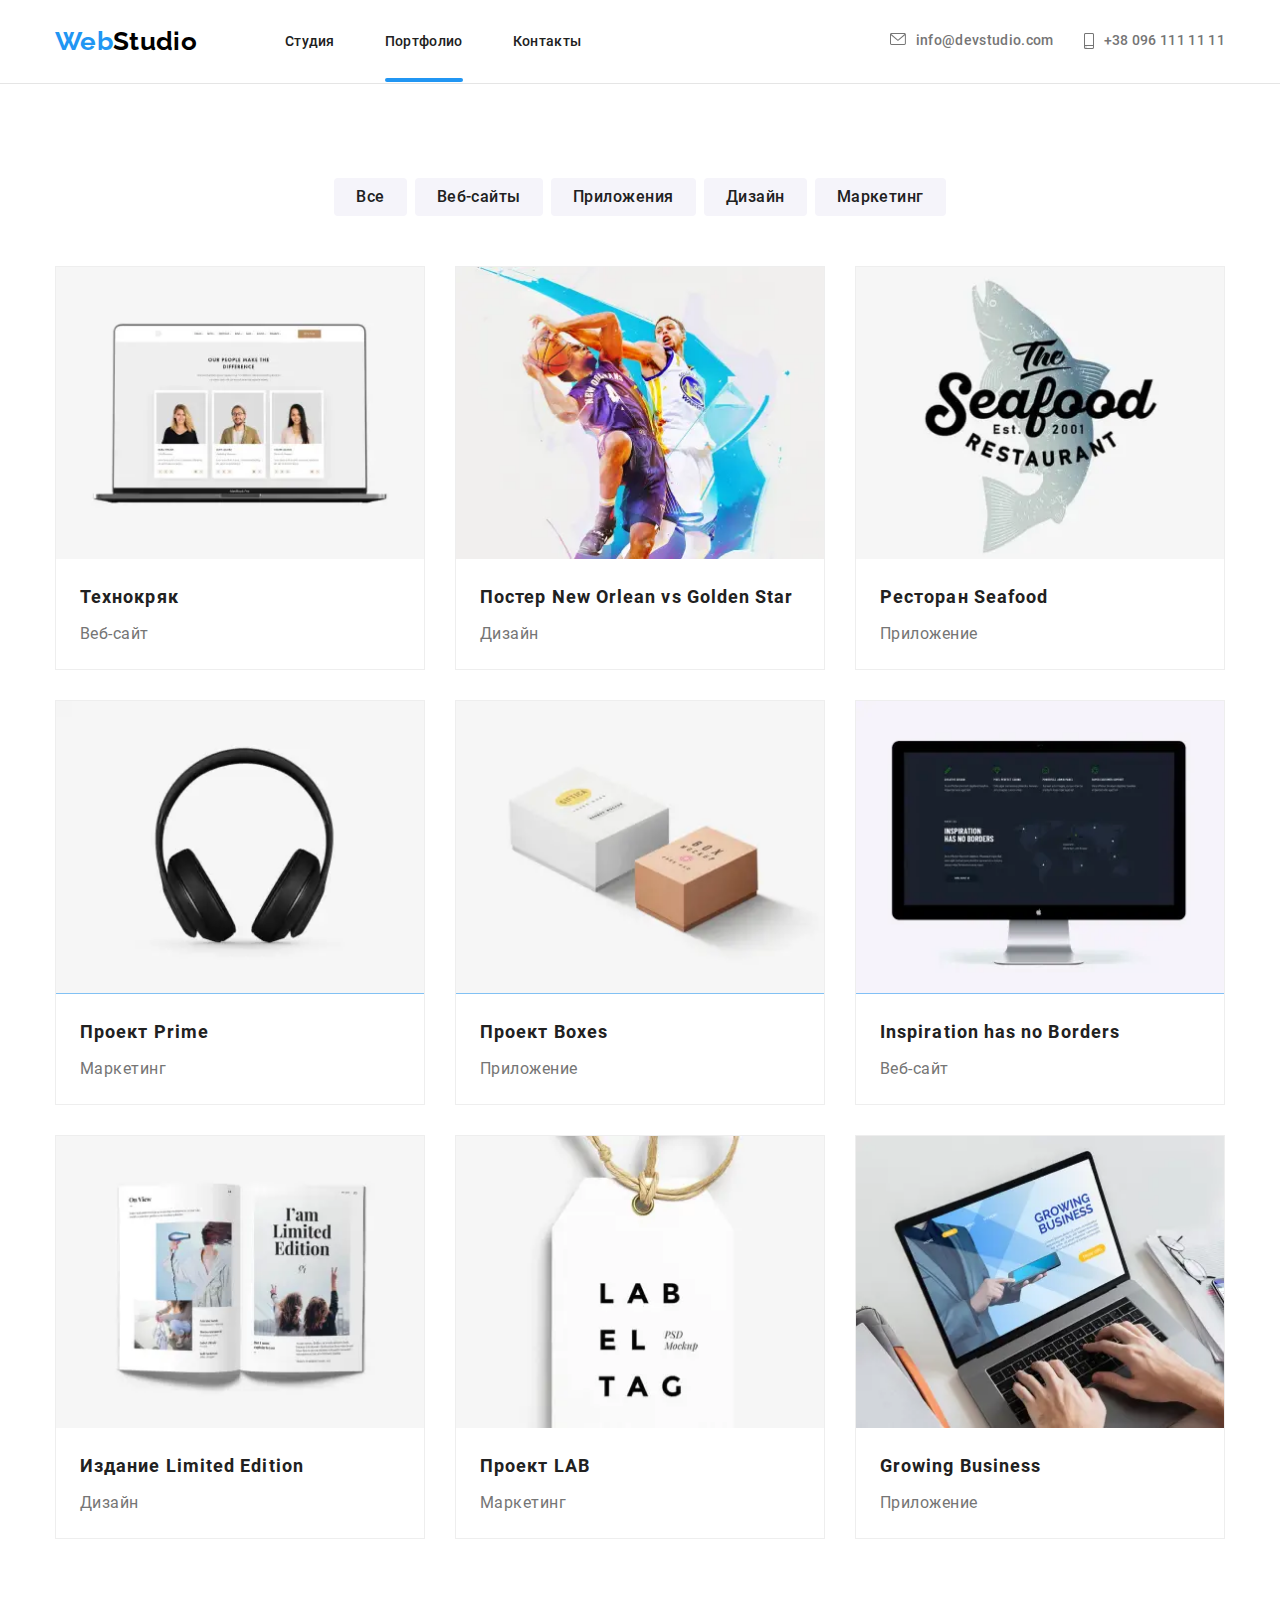
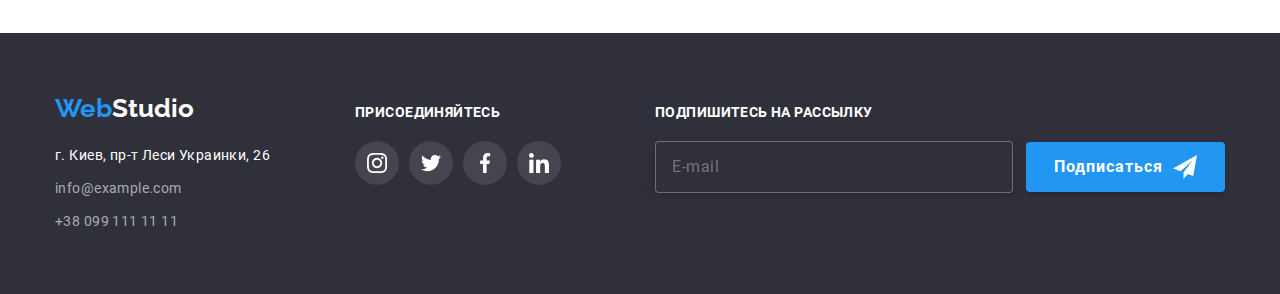
==== commit 6d3b5248: "Вносит правки" ====
--- a/portfolio.html
+++ b/portfolio.html
@@ -651,7 +651,7 @@
                       type="image/webp"
                     />
                     <img
-                      class="portfolio-item__photo"
+                      class="thumb__photo"
                       src="./images/tablet/portfolio/progect-8.jpg"
                       alt="Постер проекта ЛАБ"
                       width="354px"
--- a/css/main.min.css
+++ b/css/main.min.css
@@ -1,2 +1,2 @@
-@font-face{font-family:'Roboto';font-style:normal;font-weight:400;src:url("../fonts/roboto/roboto-v20-latin_cyrillic-regular.eot");src:local(""),url("../fonts/roboto/roboto-v20-latin_cyrillic-regular.eot?#iefix") format("embedded-opentype"),url("../fonts/roboto/roboto-v20-latin_cyrillic-regular.woff2") format("woff2"),url("../fonts/roboto/roboto-v20-latin_cyrillic-regular.woff") format("woff"),url("../fonts/roboto/roboto-v20-latin_cyrillic-regular.ttf") format("truetype"),url("../fonts/roboto/roboto-v20-latin_cyrillic-regular.svg#Roboto") format("svg")}@font-face{font-family:'Roboto';font-style:normal;font-weight:500;src:url("../fonts/roboto/roboto-v20-latin_cyrillic-500.eot");src:local(""),url("../fonts/roboto/roboto-v20-latin_cyrillic-500.eot?#iefix") format("embedded-opentype"),url("../fonts/roboto/roboto-v20-latin_cyrillic-500.woff2") format("woff2"),url("../fonts/roboto/roboto-v20-latin_cyrillic-500.woff") format("woff"),url("../fonts/roboto/roboto-v20-latin_cyrillic-500.ttf") format("truetype"),url("../fonts/roboto/roboto-v20-latin_cyrillic-500.svg#Roboto") format("svg")}@font-face{font-family:'Roboto';font-style:normal;font-weight:700;src:url("../fonts/roboto/roboto-v20-latin_cyrillic-700.eot");src:local(""),url("../fonts/roboto/roboto-v20-latin_cyrillic-700.eot?#iefix") format("embedded-opentype"),url("../fonts/roboto/roboto-v20-latin_cyrillic-700.woff2") format("woff2"),url("../fonts/roboto/roboto-v20-latin_cyrillic-700.woff") format("woff"),url("../fonts/roboto/roboto-v20-latin_cyrillic-700.ttf") format("truetype"),url("../fonts/roboto/roboto-v20-latin_cyrillic-700.svg#Roboto") format("svg")}@font-face{font-family:'Roboto';font-style:normal;font-weight:900;src:url("../fonts/roboto/roboto-v20-latin_cyrillic-900.eot");src:local(""),url("../fonts/roboto/roboto-v20-latin_cyrillic-900.eot?#iefix") format("embedded-opentype"),url("../fonts/roboto/roboto-v20-latin_cyrillic-900.woff2") format("woff2"),url("../fonts/roboto/roboto-v20-latin_cyrillic-900.woff") format("woff"),url("../fonts/roboto/roboto-v20-latin_cyrillic-900.ttf") format("truetype"),url("../fonts/roboto/roboto-v20-latin_cyrillic-900.svg#Roboto") format("svg")}@font-face{font-family:'Raleway';font-style:normal;font-weight:700;src:url("../fonts/raleway/raleway-v19-latin_cyrillic-700.eot");src:local(""),url("../fonts/raleway/raleway-v19-latin_cyrillic-700.eot?#iefix") format("embedded-opentype"),url("../fonts/raleway/raleway-v19-latin_cyrillic-700.woff2") format("woff2"),url("../fonts/raleway/raleway-v19-latin_cyrillic-700.woff") format("woff"),url("../fonts/raleway/raleway-v19-latin_cyrillic-700.ttf") format("truetype"),url("../fonts/raleway/raleway-v19-latin_cyrillic-700.svg#Raleway") format("svg")}/*! normalize.css v8.0.1 | MIT License | github.com/necolas/normalize.css */html{line-height:1.15;-webkit-text-size-adjust:100%}body{margin:0}main{display:block}h1{font-size:2em;margin:0.67em 0}hr{box-sizing:content-box;height:0;overflow:visible}pre{font-family:monospace, monospace;font-size:1em}a{background-color:transparent}abbr[title]{border-bottom:none;text-decoration:underline;text-decoration:underline dotted}b,strong{font-weight:bolder}code,kbd,samp{font-family:monospace, monospace;font-size:1em}small{font-size:80%}sub,sup{font-size:75%;line-height:0;position:relative;vertical-align:baseline}sub{bottom:-0.25em}sup{top:-0.5em}img{border-style:none}button,input,optgroup,select,textarea{font-family:inherit;font-size:100%;line-height:1.15;margin:0}button,input{overflow:visible}button,select{text-transform:none}button,[type="button"],[type="reset"],[type="submit"]{-webkit-appearance:button}button::-moz-focus-inner,[type="button"]::-moz-focus-inner,[type="reset"]::-moz-focus-inner,[type="submit"]::-moz-focus-inner{border-style:none;padding:0}button:-moz-focusring,[type="button"]:-moz-focusring,[type="reset"]:-moz-focusring,[type="submit"]:-moz-focusring{outline:1px dotted ButtonText}fieldset{padding:0.35em 0.75em 0.625em}legend{box-sizing:border-box;color:inherit;display:table;max-width:100%;padding:0;white-space:normal}progress{vertical-align:baseline}textarea{overflow:auto}[type="checkbox"],[type="radio"]{box-sizing:border-box;padding:0}[type="number"]::-webkit-inner-spin-button,[type="number"]::-webkit-outer-spin-button{height:auto}[type="search"]{-webkit-appearance:textfield;outline-offset:-2px}[type="search"]::-webkit-search-decoration{-webkit-appearance:none}::-webkit-file-upload-button{-webkit-appearance:button;font:inherit}details{display:block}summary{display:list-item}template{display:none}[hidden]{display:none}html{box-sizing:border-box}*,::before,::after{box-sizing:inherit}body{font-family:"Roboto",sans-serif;font-style:normal;margin:0}img{display:block}.item,.link,.list,.text,.title{margin:0;padding:0;list-style:none;text-decoration:none}.section__title--hidden{position:absolute;width:1px;height:1px;margin:-1px;border:0;padding:0;white-space:nowrap;clip-path:inset(100%);clip:rect(0 0 0 0);overflow:hidden}.container{padding-left:15px;padding-right:15px;margin-left:auto;margin-right:auto}@media screen and (min-width: 480px){.container{width:480px}}@media screen and (min-width: 768px){.container{width:768px}}@media screen and (min-width: 1200px){.container{width:1200px}}.page-header{position:relative;width:100%;top:0;left:50%;transform:translateX(-50%);border-bottom:#e5e5e5 1px solid;background:#fff}.page-header__flex{display:flex;align-items:center;justify-content:space-between;font-weight:500;letter-spacing:0.02em}@media screen and (max-width: 767px){.page-header__flex{padding-top:10px;padding-bottom:10px}}@media screen and (max-width: 767px){.control-container{display:none}}@media screen and (min-width: 768px){.control-container{display:flex;align-items:center;justify-content:space-between;width:100%;margin-left:88px}}.nav__list{display:flex;align-items:center}.nav__item:not(:last-child){margin-right:50px}.nav .nav__link{font-weight:500;font-size:14px;line-height:1.14;padding-top:32px;padding-bottom:32px;color:#212121;transition-property:color;transition-duration:250ms;transition-timing-function:cubic-bezier(0.4, 0, 0.2, 1)}.nav .nav__link:hover,.nav .nav__link:focus{color:#2196f3}.nav__link--current{position:relative;color:#2196f3}.nav__link--current::after{position:absolute;bottom:-1px;left:0;content:"";width:100%;height:4px;background-color:#2196f3;border-radius:2px}.contacts-header{flex-wrap:wrap;align-items:center;margin-left:auto}@media screen and (min-width: 1200px){.contacts-header{display:flex;flex-wrap:nowrap}}.contacts-header__icon-mail{margin-right:10px;fill:currentColor;width:14px;height:10px}@media screen and (min-width: 1200px){.contacts-header__icon-mail{width:16px;height:12px}}.contacts-header__icon-tel{margin-right:10px;fill:currentColor;width:10px;height:14px}@media screen and (min-width: 1200px){.contacts-header__icon-tel{height:16px}}@media screen and (min-width: 768px) and (max-width: 1199px){.contacts-header .mail-header{margin-bottom:10px}}@media screen and (min-width: 1200px){.contacts-header .mail-header{margin-right:30px}}.contacts-header .contacts-header__link{display:flex;font-weight:500;font-size:12px;line-height:1.16;color:#757575;transition-property:color;transition-duration:250ms;transition-timing-function:cubic-bezier(0.4, 0, 0.2, 1)}@media screen and (min-width: 1200px){.contacts-header .contacts-header__link{padding-top:32px;padding-bottom:32px;font-size:14px;line-height:1.14}}.contacts-header .contacts-header__link:hover,.contacts-header .contacts-header__link:focus{color:#2196f3}.logo{padding:16px 0;font-family:"Raleway",sans-serif;font-weight:700;font-size:24px;line-height:1.17;color:#2196f3}@media screen and (min-width: 768px){.logo{padding:26px 0}}@media screen and (min-width: 1200px){.logo{font-size:26px;line-height:1.19}}.logo--header{color:#000000}.logo--footer{color:#ffffff}.menu{display:none;font-weight:500}@media screen and (max-width: 767px){.menu{position:fixed;top:0;left:0;width:100%;min-height:100vh;line-height:1.7;letter-spacing:0.02em;background-color:#fff;box-shadow:0px 4px 8px rgba(0,0,0,0.04),0px 2px 4px rgba(0,0,0,0.08),0px 1px 3px rgba(0,0,0,0.16)}}@media screen and (max-width: 767px){.menu.is-open{display:block}}.menu-button{padding:11px;background-color:transparent;border:none;transition-property:color;transition-duration:250ms;transition-timing-function:cubic-bezier(0.4, 0, 0.2, 1);z-index:99}.menu-button:hover,.menu-button:focus{color:#2196f3;outline:none}.menu-button .menu-icon{fill:currentColor}.menu-button .icon-close{display:none}.menu-button .icon-menu{display:block}@media screen and (min-width: 768px){.menu-button{display:none}}.menu-button.is-open .icon-close{display:block}.menu-button.is-open .icon-menu{display:none}.menu-container{display:flex;flex-direction:column;justify-content:space-between;min-height:100vh;padding:48px 40px}.mob-nav__list{display:flex;flex-direction:column}.mob-nav__item:not(:last-child),.mob-contacts__item:not(:last-child){margin-bottom:32px}.mob-nav__link{font-size:40px;color:#212121}.mob-nav__link--current{color:#2196f3}.mob-contacts{display:flex;flex-direction:column;margin-bottom:64px}.mob-contacts .tel{font-size:34px;color:#2196f3}.mob-contacts .mail{font-size:24px;color:#757575}.mob-social{display:flex}.mob-social__link{font-size:18px;color:#2196f3}.mob-social__item:not(:last-child){position:relative;margin-right:21px}.mob-social__item:not(:last-child)::after{position:absolute;right:-10px;bottom:0;content:"";width:1px;height:100%;background-color:rgba(33,33,33,0.2)}.section-title{margin-top:0;margin-bottom:30px;text-align:center;color:#212121;font-size:28px;font-weight:700;line-height:1.7}@media screen and (min-width: 1200px){.section-title{margin-bottom:50px;font-size:36px}}.hero{text-align:center;background-color:#c4c4c4}.hero__container{margin-left:auto;margin-right:auto;padding-top:118px;padding-bottom:118px}@media screen and (min-width: 1200px){.hero__container{padding-top:200px;padding-bottom:200px}}.hero__title{max-width:360px;margin-bottom:30px;margin-left:auto;margin-right:auto;font-weight:900;font-size:26px;line-height:1.61;letter-spacing:0.06em;text-align:center;text-transform:uppercase;color:#ffffff}@media screen and (min-width: 1200px){.hero__title{max-width:696px;font-size:44px;line-height:1.36}}.hero__button{padding:10px 32px;font-weight:700;font-size:16px;line-height:1.88;text-align:center;letter-spacing:0.06em;color:#ffffff;background-color:#2196f3;border:transparent;border-radius:4px;transition-property:background-color,box-shadow;transition-duration:250ms;transition-timing-function:cubic-bezier(0.4, 0, 0.2, 1);cursor:pointer}.hero__button:hover,.hero__button:focus{background-color:#188ce8;box-shadow:0px 4px 4px rgba(0,0,0,0.15)}.hero__overlay{margin-left:auto;margin-right:auto;max-width:480px;height:400px;background-size:cover;background-repeat:no-repeat;background-position:center;background-image:linear-gradient(to right, rgba(47,48,58,0.4), rgba(47,48,58,0.4)),url(../images/mobile/studio/hero.jpg)}@media screen and (-webkit-min-device-pixel-ratio: 2), screen and (min-resolution: 192dpi), screen and (min-resolution: 2dppx){.hero__overlay{background-image:linear-gradient(to right, rgba(47,48,58,0.4), rgba(47,48,58,0.4)),url(../images/mobile/studio/hero@2x.jpg)}}@media screen and (min-width: 768px){.hero__overlay{max-width:768px;background-image:linear-gradient(to right, rgba(47,48,58,0.4), rgba(47,48,58,0.4)),url(../images/tablet/studio/hero.jpg)}}@media screen and (min-width: 768px) and (-webkit-min-device-pixel-ratio: 2), screen and (min-width: 768px) and (min-resolution: 192dpi), screen and (min-width: 768px) and (min-resolution: 2dppx){.hero__overlay{background-image:linear-gradient(to right, rgba(47,48,58,0.4), rgba(47,48,58,0.4)),url(../images/tablet/studio/hero@2x.jpg)}}@media screen and (min-width: 1200px){.hero__overlay{max-width:1600px;height:600px;background-image:linear-gradient(to right, rgba(47,48,58,0.4), rgba(47,48,58,0.4)),url(../images/desktop/studio/hero.jpg)}}@media screen and (min-width: 1200px) and (-webkit-min-device-pixel-ratio: 2), screen and (min-width: 1200px) and (min-resolution: 192dpi), screen and (min-width: 1200px) and (min-resolution: 2dppx){.hero__overlay{background-image:linear-gradient(to right, rgba(47,48,58,0.4), rgba(47,48,58,0.4)),url(../images/desktop/studio/hero@2x.jpg)}}.features{padding-top:60px;background:#fff}@media screen and (min-width: 1200px){.features{padding-top:94px}}@media screen and (min-width: 768px){.features__list{display:flex;flex-wrap:wrap;justify-content:space-between}}@media screen and (max-width: 1199px){.features__list{padding-bottom:30px}}.features__item{margin-bottom:30px}@media screen and (min-width: 768px) and (max-width: 1199px){.features__item{width:calc((100% - 30px) / 2)}}@media screen and (min-width: 1200px){.features__item{width:calc((100% - 90px) / 4);margin-bottom:0}}.features__thumb{height:120px;display:flex;justify-content:center;align-items:center;margin-bottom:30px;border-radius:4px;background-color:#f5f4fa}.features__title{margin-bottom:10px;text-align:center;font-weight:700;font-size:14px;line-height:1.14;letter-spacing:0.03em;text-transform:uppercase;color:#212121}@media screen and (min-width: 768px){.features__title{text-align:left}}.features__text{font-weight:400;font-size:14px;line-height:1.71;letter-spacing:0.03em;text-align:center;color:#757575}@media screen and (min-width: 768px){.features__text{text-align:left}}.we-do{padding-top:94px;padding-bottom:94px;background:#fff}@media screen and (max-width: 1199px){.we-do{display:none}}.we-do__list{display:flex}.we-do__item{width:370px}.we-do__item:not(:last-child){margin-right:30px}.we-do__card{position:relative;width:100%}.we-do__card-label{position:absolute;bottom:0;width:100%;height:70px;background:rgba(47,48,58,0.8)}.we-do__card-title{padding:27px 0;font-weight:700;font-size:14px;line-height:1.14;text-align:center;letter-spacing:0.03em;text-transform:uppercase;color:#ffffff}.team{padding-top:60px;padding-bottom:60px;background:#f5f4fa}@media screen and (min-width: 1200px){.team{padding-top:94px;padding-bottom:94px}}@media screen and (min-width: 768px){.team__list{display:flex;flex-wrap:wrap;justify-content:space-between}}@media screen and (min-width: 768px) and (max-width: 1199px){.team__list{margin-top:-30px}}.team__item{max-width:450px;padding-bottom:24px;background-color:#fff;box-shadow:0px 1px 3px rgba(0,0,0,0.12),0px 1px 1px rgba(0,0,0,0.14),0px 2px 1px rgba(0,0,0,0.2);border-radius:0px 0px 4px 4px}@media screen and (min-width: 768px) and (max-width: 1199px){.team__item{width:calc((100% - 30px) / 2)}}@media screen and (min-width: 1200px){.team__item{width:calc((100% - 90px) / 4);padding-bottom:30px}}@media screen and (max-width: 1199px){.team__item{margin-top:30px}}.team .team-card__photo{margin-bottom:30px;display:block;width:100%;height:auto}.team__name{margin-top:30px;font-weight:500;font-size:16px;line-height:1.19;text-align:center;letter-spacing:0.03em;color:#212121}.team__profession{margin-top:10px;font-weight:400;font-size:16px;line-height:1.19;text-align:center;letter-spacing:0.03em;color:#757575}.social{display:flex;justify-content:center;margin-top:16px}.social__item:not(:last-child){margin-right:10px}.social__link{display:flex;align-items:center;padding:12px;color:#afb1b8;border-radius:50%;transition-property:color,background-color;transition-duration:250ms;transition-timing-function:cubic-bezier(0.4, 0, 0.2, 1)}.social__icon{fill:currentColor}.social__link:hover,.social__link:focus{color:#fff;background-color:#2196f3}.clients{padding-top:60px;padding-bottom:60px;background:#fff}@media screen and (min-width: 1200px){.clients{padding-top:94px;padding-bottom:94px}}.clients__list{display:flex;flex-wrap:wrap;justify-content:space-between}@media screen and (max-width: 1199px){.clients__list{margin-top:-30px}}.clients__item{display:flex;justify-content:center;align-items:center;width:calc((100% - 30px) / 2);height:90px}@media screen and (min-width: 768px) and (max-width: 1199px){.clients__item{width:calc((100% - 60px) / 3)}}@media screen and (min-width: 1200px){.clients__item{width:calc((100% - 150px) / 6)}}@media screen and (max-width: 1199px){.clients__item{margin-top:30px}}.clients__link{display:flex;justify-content:center;align-items:center;width:100%;height:100%;color:#afb1b8;border:1px solid #afb1b8;border-radius:4px;transition-property:color;transition-duration:250ms;transition-timing-function:cubic-bezier(0.4, 0, 0.2, 1)}.clients__icon{fill:currentColor}.clients__link:hover,.clients__link:focus{border:1px solid #2196f3;color:#2196f3}.page-footer{padding:60px 0;text-align:center;background-color:#2f303a}@media screen and (min-width: 1200px){.page-footer{text-align:left}}@media screen and (min-width: 768px){.page-footer__flex{display:flex;flex-wrap:wrap;justify-content:space-around;align-items:baseline}}@media screen and (min-width: 1200px){.page-footer{display:flex;flex-wrap:nowrap;justify-content:space-between}}.page-footer__widget{width:100%;margin-bottom:60px}@media screen and (min-width: 1200px){.page-footer__widget{margin-bottom:0}}@media screen and (min-width: 768px){.page-footer__widget:not(:last-child){width:50%}}@media screen and (min-width: 1200px){.page-footer__widget:not(:last-child){width:calc((50% - 45px) / 2);margin-right:30px}}@media screen and (min-width: 1200px){.page-footer__widget:nth-last-child(1){width:calc(50% - 15px);margin-right:30px;margin-right:auto}}.page-footer__address{margin-top:20px;font-style:normal;font-weight:400;font-size:14px;line-height:1.71;letter-spacing:0.03em;color:#ffffff}.contacts-footer{margin-top:9px}.contacts-footer__item:not(:first-child){margin-top:9px}.contacts-footer__link{font-weight:400;font-size:14px;line-height:1.71;letter-spacing:0.03em;color:rgba(255,255,255,0.6)}.join__text{margin-bottom:20px;font-weight:700;font-size:14px;line-height:1.14;letter-spacing:0.03em;text-transform:uppercase;color:#ffffff}.join__list{display:flex;justify-content:center;align-items:center}@media screen and (min-width: 1200px){.join__list{justify-content:flex-start}}.join__item:not(:last-child){margin-right:10px}.join__link{display:flex;align-items:center;padding:12px;border-radius:50%;color:#ffffff;background-color:rgba(255,255,255,0.1);transition-property:background-color;transition-duration:250ms;transition-timing-function:cubic-bezier(0.4, 0, 0.2, 1)}.join__icon{fill:currentColor}.join__link:hover,.join__link:focus{background-color:#2196f3}.subscription__text{margin-bottom:20px;font-weight:700;font-size:14px;line-height:1.14;letter-spacing:0.03em;text-transform:uppercase;color:#ffffff;transition-property:border;transition-duration:250ms;transition-timing-function:cubic-bezier(0.4, 0, 0.2, 1)}.subscription__form{display:block}@media screen and (min-width: 1200px){.subscription__form{display:flex;align-items:center}}.subscription__input{display:flex;width:100%;margin-bottom:20px;padding:15px 16px;font-weight:400;font-size:16px;line-height:1.25;letter-spacing:0.03em;color:rgba(255,255,255,0.6);background-color:#2f303a;border:1px solid rgba(255,255,255,0.3);filter:drop-shadow(0px 4px 4px rgba(0,0,0,0.15));border-radius:4px;transition-property:border-color,outline-color;transition-duration:250ms;transition-timing-function:cubic-bezier(0.4, 0, 0.2, 1)}@media screen and (min-width: 768px){.subscription__input{width:450px;margin-left:auto;margin-right:auto}}@media screen and (min-width: 1200px){.subscription__input{width:358px;margin-bottom:0;margin-right:12px}}.subscription__button{display:flex;align-items:center;margin:0 auto;padding:10px 28px;font-weight:700;font-size:16px;line-height:1.88;text-align:center;letter-spacing:0.06em;color:#ffffff;background:#2196f3;box-shadow:0px 4px 4px rgba(0,0,0,0.15);border:transparent;border-radius:4px;cursor:pointer}.subscription__icon{margin-left:10px}.portfolio{padding-top:60px;padding-bottom:60px}@media screen and (min-width: 1200px){.portfolio{padding-top:94px;padding-bottom:94px}}.filter{display:flex;flex-wrap:wrap;align-content:flex-start}@media screen and (min-width: 768px){.filter{justify-content:center}}.filter__item{margin-bottom:15px}.filter__item:not(:last-child){margin-right:8px}.filter__button{padding:6px 22px;font-weight:500;font-size:16px;line-height:1.63;text-align:center;letter-spacing:0.03em;border:transparent;border-radius:4px;color:#212121;background-color:#f5f4fa;transition-property:color,background-color,box-shadow;transition-duration:250ms;transition-timing-function:cubic-bezier(0.4, 0, 0.2, 1)}.filter__button:hover,.filter__button:focus{color:#ffffff;background-color:#2196f3;box-shadow:0px 3px 1px rgba(0,0,0,0.1),0px 1px 2px rgba(0,0,0,0.08),0px 2px 2px rgba(0,0,0,0.12);cursor:pointer}.progects{display:flex;flex-wrap:wrap;margin-top:40px;margin-right:-30px;margin-bottom:-30px}@media screen and (min-width: 1200px){.progects{margin-top:30px}}@media screen and (min-width: 1200px){.progects{margin-top:50px}}.progects__item{margin-right:30px;margin-bottom:30px;flex-basis:100%;border:1px solid #eeeeee}@media screen and (min-width: 768px){.progects__item{flex-basis:calc(100% / 2 - 30px)}}@media screen and (min-width: 1200px){.progects__item{flex-basis:calc(100% / 3 - 30px)}}.progects__link{display:block;transition-property:box-shadow;transition-duration:250ms;transition-timing-function:cubic-bezier(0.4, 0, 0.2, 1)}.progects__link:hover,.progects__link:focus{box-shadow:0px 1px 1px rgba(0,0,0,0.12),0px 4px 4px rgba(0,0,0,0.06),1px 4px 6px rgba(0,0,0,0.16)}.progects__thumb{position:relative;overflow:hidden}.progects__overlay{position:absolute;top:0;left:0;width:100%;height:100%;padding:63px 24px;transform:translateY(100%);transition:transform 250ms cubic-bezier(0.4, 0, 0.2, 1);background-color:rgba(33,150,243,0.9)}.progects__text{font-weight:400;font-size:18px;line-height:1.56;letter-spacing:0.03em;color:#ffffff}.progects__label{padding:20px 24px}.progects__name{margin-bottom:4px;font-weight:700;font-size:18px;line-height:2;letter-spacing:0.06em;color:#212121}.progects__type{font-weight:400;font-size:16px;line-height:1.88;letter-spacing:0.03em;color:#757575}.thumb__photo{display:block;width:100%;height:auto}.progects__link:hover .progects__overlay,.progects__link:focus .progects__overlay{transform:translateY(0)}.backdrop{position:fixed;top:0;left:0;width:100%;height:100%;background-color:rgba(0,0,0,0.2);opacity:1;transition-property:opacity;transition-duration:250ms;transition-timing-function:cubic-bezier(0.4, 0, 0.2, 1)}.backdrop--is-hidden{opacity:0;pointer-events:none}.backdrop--is-hidden .modal{transform:translate(-50%, -50%) scale(0.75) rotate(90deg)}.modal{position:absolute;top:50%;left:50%;width:450px;padding:40px;background-color:#fff;box-shadow:0px 1px 3px rgba(0,0,0,0.12),0px 1px 1px rgba(0,0,0,0.14),0px 2px 1px rgba(0,0,0,0.2);border-radius:4px;transform:translate(-50%, -50%) scale(1) rotate(360deg);transition-property:transform;transition-duration:250ms;transition-timing-function:cubic-bezier(0.4, 0, 0.2, 1)}@media screen and (min-width: 1200px){.modal{width:528px;max-width:528px}}.modal__title{margin-bottom:12px;font-weight:700;font-size:20px;line-height:1.15;text-align:center;letter-spacing:0.03em;color:#212121}.modal__field{margin-bottom:10px}.modal__field-label{display:block;margin-bottom:4px;font-weight:400;font-size:12px;line-height:1.16;letter-spacing:0.01em;color:#757575;cursor:pointer}.modal__input-block{position:relative}.modal__input{width:100%;height:40px;padding-left:42px;border:1px solid rgba(33,33,33,0.2);border-radius:4px;transition-property:border-color;transition-duration:250ms;transition-timing-function:cubic-bezier(0.4, 0, 0.2, 1)}.modal__icon{position:absolute;top:50%;left:14px;transition-property:fill;transition-duration:250ms;transition-timing-function:cubic-bezier(0.4, 0, 0.2, 1);transform:translateY(-50%);pointer-events:none}.modal__input-block:focus-within .modal__input{border-color:#2196f3;outline:none}.modal__input-block:focus-within .modal__icon{fill:#2196f3}.modal__comment-field{margin-bottom:20px}.modal__comment{width:100%;height:120px;padding-top:12px;padding-right:12px;padding-left:16px;border:1px solid rgba(33,33,33,0.2);border-radius:4px;transition-property:border-color;transition-duration:250ms;transition-timing-function:cubic-bezier(0.4, 0, 0.2, 1);resize:none}.modal__comment::placeholder{font-weight:400;font-size:12px;line-height:1.16;letter-spacing:0.01em;color:rgba(117,117,117,0.5)}.modal__comment:focus{border-color:#2196f3;outline:none}.modal__button--submit{display:block;margin-left:auto;margin-right:auto;padding:10px 55px;font-weight:700;font-size:16px;line-height:1.88;letter-spacing:0.06em;color:#ffffff;background-color:#2196f3;border:none;border-radius:4px;border-color:transparent;transition-property:backgroung-color,box-shadow;transition-duration:250ms;transition-timing-function:cubic-bezier(0.4, 0, 0.2, 1);cursor:pointer}.modal__button--submit:hover,.modal__button--submit:focus{background-color:#188ce8;box-shadow:0px 4px 4px rgba(0,0,0,0.15)}.modal__button--close{position:absolute;top:8px;right:8px;display:flex;justify-content:center;align-items:center;width:30px;height:30px;background-color:#fff;border:1px solid rgba(0,0,0,0.1);border-radius:50%;transition-property:color;transition-duration:250ms;transition-timing-function:cubic-bezier(0.4, 0, 0.2, 1);cursor:pointer}.modal__button--close:hover,.modal__button--close:focus{color:#2196f3}.modal__close-icon{fill:currentColor}.modal__checkbox-label{display:flex;justify-content:center;align-items:center;margin-bottom:30px;font-weight:400;font-size:12px;line-height:1.71;letter-spacing:0.03em;color:#757575}@media screen and (min-width: 1200px){.modal__checkbox-label{font-size:14px}}.modal__link{text-decoration-line:underline;color:#2196f3}.modal__checkbox{appearance:none}.modal__checker{display:inline-block;margin-right:8px;width:16px;height:15px;border:2px solid #212121;border-radius:4px;transition-duration:250ms;transition-timing-function:cubic-bezier(0.4, 0, 0.2, 1)}.modal__checkbox:checked+.modal__checker{border-color:transparent;background-color:#2196f3;background-image:url("../images/svg/icon-modal-checker.svg");background-size:contain;background-origin:border-box}
+@font-face{font-family:'Roboto';font-style:normal;font-weight:400;src:url("../fonts/roboto/roboto-v20-latin_cyrillic-regular.eot");src:local(""),url("../fonts/roboto/roboto-v20-latin_cyrillic-regular.eot?#iefix") format("embedded-opentype"),url("../fonts/roboto/roboto-v20-latin_cyrillic-regular.woff2") format("woff2"),url("../fonts/roboto/roboto-v20-latin_cyrillic-regular.woff") format("woff"),url("../fonts/roboto/roboto-v20-latin_cyrillic-regular.ttf") format("truetype"),url("../fonts/roboto/roboto-v20-latin_cyrillic-regular.svg#Roboto") format("svg")}@font-face{font-family:'Roboto';font-style:normal;font-weight:500;src:url("../fonts/roboto/roboto-v20-latin_cyrillic-500.eot");src:local(""),url("../fonts/roboto/roboto-v20-latin_cyrillic-500.eot?#iefix") format("embedded-opentype"),url("../fonts/roboto/roboto-v20-latin_cyrillic-500.woff2") format("woff2"),url("../fonts/roboto/roboto-v20-latin_cyrillic-500.woff") format("woff"),url("../fonts/roboto/roboto-v20-latin_cyrillic-500.ttf") format("truetype"),url("../fonts/roboto/roboto-v20-latin_cyrillic-500.svg#Roboto") format("svg")}@font-face{font-family:'Roboto';font-style:normal;font-weight:700;src:url("../fonts/roboto/roboto-v20-latin_cyrillic-700.eot");src:local(""),url("../fonts/roboto/roboto-v20-latin_cyrillic-700.eot?#iefix") format("embedded-opentype"),url("../fonts/roboto/roboto-v20-latin_cyrillic-700.woff2") format("woff2"),url("../fonts/roboto/roboto-v20-latin_cyrillic-700.woff") format("woff"),url("../fonts/roboto/roboto-v20-latin_cyrillic-700.ttf") format("truetype"),url("../fonts/roboto/roboto-v20-latin_cyrillic-700.svg#Roboto") format("svg")}@font-face{font-family:'Roboto';font-style:normal;font-weight:900;src:url("../fonts/roboto/roboto-v20-latin_cyrillic-900.eot");src:local(""),url("../fonts/roboto/roboto-v20-latin_cyrillic-900.eot?#iefix") format("embedded-opentype"),url("../fonts/roboto/roboto-v20-latin_cyrillic-900.woff2") format("woff2"),url("../fonts/roboto/roboto-v20-latin_cyrillic-900.woff") format("woff"),url("../fonts/roboto/roboto-v20-latin_cyrillic-900.ttf") format("truetype"),url("../fonts/roboto/roboto-v20-latin_cyrillic-900.svg#Roboto") format("svg")}@font-face{font-family:'Raleway';font-style:normal;font-weight:700;src:url("../fonts/raleway/raleway-v19-latin_cyrillic-700.eot");src:local(""),url("../fonts/raleway/raleway-v19-latin_cyrillic-700.eot?#iefix") format("embedded-opentype"),url("../fonts/raleway/raleway-v19-latin_cyrillic-700.woff2") format("woff2"),url("../fonts/raleway/raleway-v19-latin_cyrillic-700.woff") format("woff"),url("../fonts/raleway/raleway-v19-latin_cyrillic-700.ttf") format("truetype"),url("../fonts/raleway/raleway-v19-latin_cyrillic-700.svg#Raleway") format("svg")}/*! normalize.css v8.0.1 | MIT License | github.com/necolas/normalize.css */html{line-height:1.15;-webkit-text-size-adjust:100%}body{margin:0}main{display:block}h1{font-size:2em;margin:0.67em 0}hr{box-sizing:content-box;height:0;overflow:visible}pre{font-family:monospace, monospace;font-size:1em}a{background-color:transparent}abbr[title]{border-bottom:none;text-decoration:underline;text-decoration:underline dotted}b,strong{font-weight:bolder}code,kbd,samp{font-family:monospace, monospace;font-size:1em}small{font-size:80%}sub,sup{font-size:75%;line-height:0;position:relative;vertical-align:baseline}sub{bottom:-0.25em}sup{top:-0.5em}img{border-style:none}button,input,optgroup,select,textarea{font-family:inherit;font-size:100%;line-height:1.15;margin:0}button,input{overflow:visible}button,select{text-transform:none}button,[type="button"],[type="reset"],[type="submit"]{-webkit-appearance:button}button::-moz-focus-inner,[type="button"]::-moz-focus-inner,[type="reset"]::-moz-focus-inner,[type="submit"]::-moz-focus-inner{border-style:none;padding:0}button:-moz-focusring,[type="button"]:-moz-focusring,[type="reset"]:-moz-focusring,[type="submit"]:-moz-focusring{outline:1px dotted ButtonText}fieldset{padding:0.35em 0.75em 0.625em}legend{box-sizing:border-box;color:inherit;display:table;max-width:100%;padding:0;white-space:normal}progress{vertical-align:baseline}textarea{overflow:auto}[type="checkbox"],[type="radio"]{box-sizing:border-box;padding:0}[type="number"]::-webkit-inner-spin-button,[type="number"]::-webkit-outer-spin-button{height:auto}[type="search"]{-webkit-appearance:textfield;outline-offset:-2px}[type="search"]::-webkit-search-decoration{-webkit-appearance:none}::-webkit-file-upload-button{-webkit-appearance:button;font:inherit}details{display:block}summary{display:list-item}template{display:none}[hidden]{display:none}html{box-sizing:border-box}*,::before,::after{box-sizing:inherit}body{font-family:"Roboto",sans-serif;font-style:normal;margin:0}img{display:block}.item,.link,.list,.text,.title{margin:0;padding:0;list-style:none;text-decoration:none}.section__title--hidden{position:absolute;width:1px;height:1px;margin:-1px;border:0;padding:0;white-space:nowrap;clip-path:inset(100%);clip:rect(0 0 0 0);overflow:hidden}.container{padding-left:15px;padding-right:15px;margin-left:auto;margin-right:auto}@media screen and (min-width: 480px){.container{width:480px}}@media screen and (min-width: 768px){.container{width:768px}}@media screen and (min-width: 1200px){.container{width:1200px}}.page-header{position:relative;width:100%;top:0;left:50%;transform:translateX(-50%);border-bottom:#e5e5e5 1px solid;background:#fff}.page-header__flex{display:flex;align-items:center;justify-content:space-between;font-weight:500;letter-spacing:0.02em}@media screen and (max-width: 767px){.page-header__flex{padding-top:10px;padding-bottom:10px}}@media screen and (max-width: 767px){.control-container{display:none}}@media screen and (min-width: 768px){.control-container{display:flex;align-items:center;justify-content:space-between;width:100%;margin-left:88px}}.nav__list{display:flex;align-items:center}.nav__item:not(:last-child){margin-right:50px}.nav .nav__link{font-weight:500;font-size:14px;line-height:1.14;padding-top:32px;padding-bottom:32px;color:#212121;transition-property:color;transition-duration:250ms;transition-timing-function:cubic-bezier(0.4, 0, 0.2, 1)}.nav .nav__link:hover,.nav .nav__link:focus{color:#2196f3}.nav__link--current{position:relative;color:#2196f3}.nav__link--current::after{position:absolute;bottom:-1px;left:0;content:"";width:100%;height:4px;background-color:#2196f3;border-radius:2px}.contacts-header{flex-wrap:wrap;align-items:center;margin-left:auto}@media screen and (min-width: 1200px){.contacts-header{display:flex;flex-wrap:nowrap}}.contacts-header__icon-mail{margin-right:10px;fill:currentColor;width:14px;height:10px}@media screen and (min-width: 1200px){.contacts-header__icon-mail{width:16px;height:12px}}.contacts-header__icon-tel{margin-right:10px;fill:currentColor;width:10px;height:14px}@media screen and (min-width: 1200px){.contacts-header__icon-tel{height:16px}}@media screen and (min-width: 768px) and (max-width: 1199px){.contacts-header .mail-header{margin-bottom:10px}}@media screen and (min-width: 1200px){.contacts-header .mail-header{margin-right:30px}}.contacts-header .contacts-header__link{display:flex;font-weight:500;font-size:12px;line-height:1.16;color:#757575;transition-property:color;transition-duration:250ms;transition-timing-function:cubic-bezier(0.4, 0, 0.2, 1)}@media screen and (min-width: 1200px){.contacts-header .contacts-header__link{padding-top:32px;padding-bottom:32px;font-size:14px;line-height:1.14}}.contacts-header .contacts-header__link:hover,.contacts-header .contacts-header__link:focus{color:#2196f3}.logo{padding:16px 0;font-family:"Raleway",sans-serif;font-weight:700;font-size:24px;line-height:1.17;color:#2196f3}@media screen and (min-width: 768px){.logo{padding:26px 0}}@media screen and (min-width: 1200px){.logo{font-size:26px;line-height:1.19}}.logo--header{color:#000000}.logo--footer{color:#ffffff}.menu{display:none;font-weight:500}@media screen and (max-width: 767px){.menu{position:fixed;top:0;left:0;width:100%;min-height:100vh;line-height:1.7;letter-spacing:0.02em;background-color:#fff;box-shadow:0px 4px 8px rgba(0,0,0,0.04),0px 2px 4px rgba(0,0,0,0.08),0px 1px 3px rgba(0,0,0,0.16)}}@media screen and (max-width: 767px){.menu.is-open{display:block}}.menu-button{padding:11px;background-color:transparent;border:none;transition-property:color;transition-duration:250ms;transition-timing-function:cubic-bezier(0.4, 0, 0.2, 1);z-index:99}.menu-button:hover,.menu-button:focus{color:#2196f3;outline:none}.menu-button .menu-icon{fill:currentColor}.menu-button .icon-close{display:none}.menu-button .icon-menu{display:block}@media screen and (min-width: 768px){.menu-button{display:none}}.menu-button.is-open .icon-close{display:block}.menu-button.is-open .icon-menu{display:none}.menu-container{display:flex;flex-direction:column;justify-content:space-between;min-height:100vh;padding:48px 40px}.mob-nav__list{display:flex;flex-direction:column}.mob-nav__item:not(:last-child),.mob-contacts__item:not(:last-child){margin-bottom:32px}.mob-nav__link{font-size:40px;color:#212121}.mob-nav__link--current{color:#2196f3}.mob-contacts{display:flex;flex-direction:column;margin-bottom:64px}.mob-contacts .tel{font-size:34px;color:#2196f3}.mob-contacts .mail{font-size:24px;color:#757575}.mob-social{display:flex}.mob-social__link{font-size:18px;color:#2196f3}.mob-social__item:not(:last-child){position:relative;margin-right:21px}.mob-social__item:not(:last-child)::after{position:absolute;right:-10px;bottom:0;content:"";width:1px;height:100%;background-color:rgba(33,33,33,0.2)}.section-title{margin-top:0;margin-bottom:30px;text-align:center;color:#212121;font-size:28px;font-weight:700;line-height:1.7}@media screen and (min-width: 1200px){.section-title{margin-bottom:50px;font-size:36px}}.hero{text-align:center;background-color:#c4c4c4}.hero__container{margin-left:auto;margin-right:auto;padding-top:118px;padding-bottom:118px}@media screen and (min-width: 1200px){.hero__container{padding-top:200px;padding-bottom:200px}}.hero__title{max-width:360px;margin-bottom:30px;margin-left:auto;margin-right:auto;font-weight:900;font-size:26px;line-height:1.61;letter-spacing:0.06em;text-align:center;text-transform:uppercase;color:#ffffff}@media screen and (min-width: 1200px){.hero__title{max-width:696px;font-size:44px;line-height:1.36}}.hero__button{padding:10px 32px;font-weight:700;font-size:16px;line-height:1.88;text-align:center;letter-spacing:0.06em;color:#ffffff;background-color:#2196f3;border:transparent;border-radius:4px;transition-property:background-color,box-shadow;transition-duration:250ms;transition-timing-function:cubic-bezier(0.4, 0, 0.2, 1);cursor:pointer}.hero__button:hover,.hero__button:focus{background-color:#188ce8;box-shadow:0px 4px 4px rgba(0,0,0,0.15)}.hero__overlay{margin-left:auto;margin-right:auto;max-width:480px;height:400px;background-size:cover;background-repeat:no-repeat;background-position:center;background-image:linear-gradient(to right, rgba(47,48,58,0.4), rgba(47,48,58,0.4)),url(../images/mobile/studio/hero.jpg)}@media screen and (-webkit-min-device-pixel-ratio: 2), screen and (min-resolution: 192dpi), screen and (min-resolution: 2dppx){.hero__overlay{background-image:linear-gradient(to right, rgba(47,48,58,0.4), rgba(47,48,58,0.4)),url(../images/mobile/studio/hero@2x.jpg)}}@media screen and (min-width: 768px){.hero__overlay{max-width:768px;background-image:linear-gradient(to right, rgba(47,48,58,0.4), rgba(47,48,58,0.4)),url(../images/tablet/studio/hero.jpg)}}@media screen and (min-width: 768px) and (-webkit-min-device-pixel-ratio: 2), screen and (min-width: 768px) and (min-resolution: 192dpi), screen and (min-width: 768px) and (min-resolution: 2dppx){.hero__overlay{background-image:linear-gradient(to right, rgba(47,48,58,0.4), rgba(47,48,58,0.4)),url(../images/tablet/studio/hero@2x.jpg)}}@media screen and (min-width: 1200px){.hero__overlay{max-width:1600px;height:600px;background-image:linear-gradient(to right, rgba(47,48,58,0.4), rgba(47,48,58,0.4)),url(../images/desktop/studio/hero.jpg)}}@media screen and (min-width: 1200px) and (-webkit-min-device-pixel-ratio: 2), screen and (min-width: 1200px) and (min-resolution: 192dpi), screen and (min-width: 1200px) and (min-resolution: 2dppx){.hero__overlay{background-image:linear-gradient(to right, rgba(47,48,58,0.4), rgba(47,48,58,0.4)),url(../images/desktop/studio/hero@2x.jpg)}}.features{padding-top:60px;background:#fff}@media screen and (min-width: 1200px){.features{padding-top:94px}}@media screen and (min-width: 768px){.features__list{display:flex;flex-wrap:wrap;justify-content:space-between}}@media screen and (max-width: 1199px){.features__list{padding-bottom:30px}}.features__item{margin-bottom:30px}@media screen and (min-width: 768px) and (max-width: 1199px){.features__item{width:calc((100% - 30px) / 2)}}@media screen and (min-width: 1200px){.features__item{width:calc((100% - 90px) / 4);margin-bottom:0}}.features__thumb{height:120px;display:flex;justify-content:center;align-items:center;margin-bottom:30px;border-radius:4px;background-color:#f5f4fa}.features__title{margin-bottom:10px;text-align:center;font-weight:700;font-size:14px;line-height:1.14;letter-spacing:0.03em;text-transform:uppercase;color:#212121}@media screen and (min-width: 768px){.features__title{text-align:left}}.features__text{font-weight:400;font-size:14px;line-height:1.71;letter-spacing:0.03em;text-align:center;color:#757575}@media screen and (min-width: 768px){.features__text{text-align:left}}.we-do{padding-top:94px;padding-bottom:94px;background:#fff}@media screen and (max-width: 1199px){.we-do{display:none}}.we-do__list{display:flex}.we-do__item{width:370px}.we-do__item:not(:last-child){margin-right:30px}.we-do__card{position:relative;width:100%}.we-do__card-label{position:absolute;bottom:0;width:100%;height:70px;background:rgba(47,48,58,0.8)}.we-do__card-title{padding:27px 0;font-weight:700;font-size:14px;line-height:1.14;text-align:center;letter-spacing:0.03em;text-transform:uppercase;color:#ffffff}.team{padding-top:60px;padding-bottom:60px;background:#f5f4fa}@media screen and (min-width: 1200px){.team{padding-top:94px;padding-bottom:94px}}@media screen and (min-width: 768px){.team__list{display:flex;flex-wrap:wrap;justify-content:space-between}}@media screen and (min-width: 768px) and (max-width: 1199px){.team__list{margin-top:-30px}}.team__item{max-width:450px;padding-bottom:24px;background-color:#fff;box-shadow:0px 1px 3px rgba(0,0,0,0.12),0px 1px 1px rgba(0,0,0,0.14),0px 2px 1px rgba(0,0,0,0.2);border-radius:0px 0px 4px 4px}@media screen and (min-width: 768px) and (max-width: 1199px){.team__item{width:calc((100% - 30px) / 2)}}@media screen and (min-width: 1200px){.team__item{width:calc((100% - 90px) / 4);padding-bottom:30px}}@media screen and (max-width: 1199px){.team__item{margin-top:30px}}.team .team-card__photo{margin-bottom:30px;display:block;width:100%;height:auto}.team__name{margin-top:30px;font-weight:500;font-size:16px;line-height:1.19;text-align:center;letter-spacing:0.03em;color:#212121}.team__profession{margin-top:10px;font-weight:400;font-size:16px;line-height:1.19;text-align:center;letter-spacing:0.03em;color:#757575}.social{display:flex;justify-content:center;margin-top:16px}.social__item:not(:last-child){margin-right:10px}.social__link{display:flex;align-items:center;padding:12px;color:#afb1b8;border-radius:50%;transition-property:color,background-color;transition-duration:250ms;transition-timing-function:cubic-bezier(0.4, 0, 0.2, 1)}.social__icon{fill:currentColor}.social__link:hover,.social__link:focus{color:#fff;background-color:#2196f3}.clients{padding-top:60px;padding-bottom:60px;background:#fff}@media screen and (min-width: 1200px){.clients{padding-top:94px;padding-bottom:94px}}.clients__list{display:flex;flex-wrap:wrap;justify-content:space-between}@media screen and (max-width: 1199px){.clients__list{margin-top:-30px}}.clients__item{display:flex;justify-content:center;align-items:center;width:calc((100% - 30px) / 2);height:90px}@media screen and (min-width: 768px) and (max-width: 1199px){.clients__item{width:calc((100% - 60px) / 3)}}@media screen and (min-width: 1200px){.clients__item{width:calc((100% - 150px) / 6)}}@media screen and (max-width: 1199px){.clients__item{margin-top:30px}}.clients__link{display:flex;justify-content:center;align-items:center;width:100%;height:100%;color:#afb1b8;border:1px solid #afb1b8;border-radius:4px;transition-property:color;transition-duration:250ms;transition-timing-function:cubic-bezier(0.4, 0, 0.2, 1)}.clients__icon{fill:currentColor}.clients__link:hover,.clients__link:focus{border:1px solid #2196f3;color:#2196f3}.page-footer{padding:60px 0;text-align:center;background-color:#2f303a}@media screen and (min-width: 1200px){.page-footer{text-align:left}}@media screen and (min-width: 768px){.page-footer__flex{display:flex;flex-wrap:wrap;justify-content:space-around;align-items:baseline}}@media screen and (min-width: 1200px){.page-footer{display:flex;flex-wrap:nowrap;justify-content:space-between}}.page-footer__widget{width:100%;margin-bottom:60px}@media screen and (min-width: 1200px){.page-footer__widget{margin-bottom:0}}@media screen and (min-width: 768px){.page-footer__widget:not(:last-child){width:50%}}@media screen and (min-width: 1200px){.page-footer__widget:not(:last-child){width:calc((50% - 45px) / 2);margin-right:30px}}@media screen and (min-width: 1200px){.page-footer__widget:nth-last-child(1){width:calc(50% - 15px);margin-right:30px;margin-right:auto}}.page-footer__address{margin-top:20px;font-style:normal;font-weight:400;font-size:14px;line-height:1.71;letter-spacing:0.03em;color:#ffffff}.contacts-footer{margin-top:9px}.contacts-footer__item:not(:first-child){margin-top:9px}.contacts-footer__link{font-weight:400;font-size:14px;line-height:1.71;letter-spacing:0.03em;color:rgba(255,255,255,0.6)}.join__text{margin-bottom:20px;font-weight:700;font-size:14px;line-height:1.14;letter-spacing:0.03em;text-transform:uppercase;color:#ffffff}.join__list{display:flex;justify-content:center;align-items:center}@media screen and (min-width: 1200px){.join__list{justify-content:flex-start}}.join__item:not(:last-child){margin-right:10px}.join__link{display:flex;align-items:center;padding:12px;border-radius:50%;color:#ffffff;background-color:rgba(255,255,255,0.1);transition-property:background-color;transition-duration:250ms;transition-timing-function:cubic-bezier(0.4, 0, 0.2, 1)}.join__icon{fill:currentColor}.join__link:hover,.join__link:focus{background-color:#2196f3}.subscription__text{margin-bottom:20px;font-weight:700;font-size:14px;line-height:1.14;letter-spacing:0.03em;text-transform:uppercase;color:#ffffff;transition-property:border;transition-duration:250ms;transition-timing-function:cubic-bezier(0.4, 0, 0.2, 1)}.subscription__form{display:block}@media screen and (min-width: 1200px){.subscription__form{display:flex;align-items:center}}.subscription__input{display:flex;width:100%;margin-bottom:20px;padding:15px 16px;font-weight:400;font-size:16px;line-height:1.25;letter-spacing:0.03em;color:rgba(255,255,255,0.6);background-color:#2f303a;border:1px solid rgba(255,255,255,0.3);filter:drop-shadow(0px 4px 4px rgba(0,0,0,0.15));border-radius:4px;transition-property:border-color,outline-color;transition-duration:250ms;transition-timing-function:cubic-bezier(0.4, 0, 0.2, 1)}@media screen and (min-width: 768px){.subscription__input{width:450px;margin-left:auto;margin-right:auto}}@media screen and (min-width: 1200px){.subscription__input{width:358px;margin-bottom:0;margin-right:12px}}.subscription__button{display:flex;align-items:center;margin:0 auto;padding:10px 28px;font-weight:700;font-size:16px;line-height:1.88;text-align:center;letter-spacing:0.06em;color:#ffffff;background:#2196f3;box-shadow:0px 4px 4px rgba(0,0,0,0.15);border:transparent;border-radius:4px;cursor:pointer}.subscription__icon{margin-left:10px}.portfolio{padding-top:60px;padding-bottom:60px}@media screen and (min-width: 1200px){.portfolio{padding-top:94px;padding-bottom:94px}}.filter{display:flex;flex-wrap:wrap;align-content:flex-start}@media screen and (min-width: 768px){.filter{justify-content:center}}@media screen and (max-width: 767px){.filter__item{margin-bottom:15px}}.filter__item:not(:last-child){margin-right:8px}.filter__button{padding:6px 22px;font-weight:500;font-size:16px;line-height:1.63;text-align:center;letter-spacing:0.03em;border:transparent;border-radius:4px;color:#212121;background-color:#f5f4fa;transition-property:color,background-color,box-shadow;transition-duration:250ms;transition-timing-function:cubic-bezier(0.4, 0, 0.2, 1)}.filter__button:hover,.filter__button:focus{color:#ffffff;background-color:#2196f3;box-shadow:0px 3px 1px rgba(0,0,0,0.1),0px 1px 2px rgba(0,0,0,0.08),0px 2px 2px rgba(0,0,0,0.12);cursor:pointer}.progects{display:flex;flex-wrap:wrap;margin-top:40px;margin-right:-30px;margin-bottom:-30px}@media screen and (min-width: 1200px){.progects{margin-top:30px}}@media screen and (min-width: 1200px){.progects{margin-top:50px}}.progects__item{flex-basis:100%;margin-right:30px;margin-bottom:30px;align-items:center;border:1px solid #eeeeee}@media screen and (min-width: 768px){.progects__item{flex-basis:calc(100% / 2 - 30px)}}@media screen and (min-width: 1200px){.progects__item{flex-basis:calc(100% / 3 - 30px)}}.progects__link{display:block;transition-property:box-shadow;transition-duration:250ms;transition-timing-function:cubic-bezier(0.4, 0, 0.2, 1)}.progects__link:hover,.progects__link:focus{box-shadow:0px 1px 1px rgba(0,0,0,0.12),0px 4px 4px rgba(0,0,0,0.06),1px 4px 6px rgba(0,0,0,0.16)}.progects__thumb{position:relative;overflow:hidden;z-index:-1}.progects__overlay{position:absolute;top:0;left:0;width:100%;height:100%;padding:63px 24px;transform:translateY(100%);transition:transform 250ms cubic-bezier(0.4, 0, 0.2, 1);background-color:rgba(33,150,243,0.9)}.progects__text{font-weight:400;font-size:18px;line-height:1.56;letter-spacing:0.03em;color:#ffffff}.progects__label{padding:20px 24px}.progects__name{margin-bottom:4px;font-weight:700;font-size:18px;line-height:2;letter-spacing:0.06em;color:#212121}.progects__type{font-weight:400;font-size:16px;line-height:1.88;letter-spacing:0.03em;color:#757575}.thumb__photo{display:block;width:100%;height:auto}.progects__link:hover .progects__overlay,.progects__link:focus .progects__overlay{transform:translateY(0)}.backdrop{position:fixed;top:0;left:0;width:100%;height:100%;background-color:rgba(0,0,0,0.2);opacity:1;transition-property:opacity;transition-duration:250ms;transition-timing-function:cubic-bezier(0.4, 0, 0.2, 1)}.backdrop--is-hidden{opacity:0;pointer-events:none}.backdrop--is-hidden .modal{transform:translate(-50%, -50%) scale(0.75) rotate(90deg)}.modal{position:absolute;top:50%;left:50%;width:450px;padding:40px;background-color:#fff;box-shadow:0px 1px 3px rgba(0,0,0,0.12),0px 1px 1px rgba(0,0,0,0.14),0px 2px 1px rgba(0,0,0,0.2);border-radius:4px;transform:translate(-50%, -50%) scale(1) rotate(360deg);transition-property:transform;transition-duration:250ms;transition-timing-function:cubic-bezier(0.4, 0, 0.2, 1)}@media screen and (min-width: 1200px){.modal{width:528px;max-width:528px}}.modal__title{margin-bottom:12px;font-weight:700;font-size:20px;line-height:1.15;text-align:center;letter-spacing:0.03em;color:#212121}.modal__field{margin-bottom:10px}.modal__field-label{display:block;margin-bottom:4px;font-weight:400;font-size:12px;line-height:1.16;letter-spacing:0.01em;color:#757575;cursor:pointer}.modal__input-block{position:relative}.modal__input{width:100%;height:40px;padding-left:42px;border:1px solid rgba(33,33,33,0.2);border-radius:4px;transition-property:border-color;transition-duration:250ms;transition-timing-function:cubic-bezier(0.4, 0, 0.2, 1)}.modal__icon{position:absolute;top:50%;left:14px;transition-property:fill;transition-duration:250ms;transition-timing-function:cubic-bezier(0.4, 0, 0.2, 1);transform:translateY(-50%);pointer-events:none}.modal__input-block:focus-within .modal__input{border-color:#2196f3;outline:none}.modal__input-block:focus-within .modal__icon{fill:#2196f3}.modal__comment-field{margin-bottom:20px}.modal__comment{width:100%;height:120px;padding-top:12px;padding-right:12px;padding-left:16px;border:1px solid rgba(33,33,33,0.2);border-radius:4px;transition-property:border-color;transition-duration:250ms;transition-timing-function:cubic-bezier(0.4, 0, 0.2, 1);resize:none}.modal__comment::placeholder{font-weight:400;font-size:12px;line-height:1.16;letter-spacing:0.01em;color:rgba(117,117,117,0.5)}.modal__comment:focus{border-color:#2196f3;outline:none}.modal__button--submit{display:block;margin-left:auto;margin-right:auto;padding:10px 55px;font-weight:700;font-size:16px;line-height:1.88;letter-spacing:0.06em;color:#ffffff;background-color:#2196f3;border:none;border-radius:4px;border-color:transparent;transition-property:backgroung-color,box-shadow;transition-duration:250ms;transition-timing-function:cubic-bezier(0.4, 0, 0.2, 1);cursor:pointer}.modal__button--submit:hover,.modal__button--submit:focus{background-color:#188ce8;box-shadow:0px 4px 4px rgba(0,0,0,0.15)}.modal__button--close{position:absolute;top:8px;right:8px;display:flex;justify-content:center;align-items:center;width:30px;height:30px;background-color:#fff;border:1px solid rgba(0,0,0,0.1);border-radius:50%;transition-property:color;transition-duration:250ms;transition-timing-function:cubic-bezier(0.4, 0, 0.2, 1);cursor:pointer}.modal__button--close:hover,.modal__button--close:focus{color:#2196f3}.modal__close-icon{fill:currentColor}.modal__checkbox-label{display:flex;justify-content:center;align-items:center;margin-bottom:30px;font-weight:400;font-size:12px;line-height:1.71;letter-spacing:0.03em;color:#757575}@media screen and (min-width: 1200px){.modal__checkbox-label{font-size:14px}}.modal__link{text-decoration-line:underline;color:#2196f3}.modal__checkbox{appearance:none}.modal__checker{display:inline-block;margin-right:8px;width:16px;height:15px;border:2px solid #212121;border-radius:4px;transition-duration:250ms;transition-timing-function:cubic-bezier(0.4, 0, 0.2, 1)}.modal__checkbox:checked+.modal__checker{border-color:transparent;background-color:#2196f3;background-image:url("../images/svg/icon-modal-checker.svg");background-size:contain;background-origin:border-box}
 /*# sourceMappingURL=main.min.css.map */